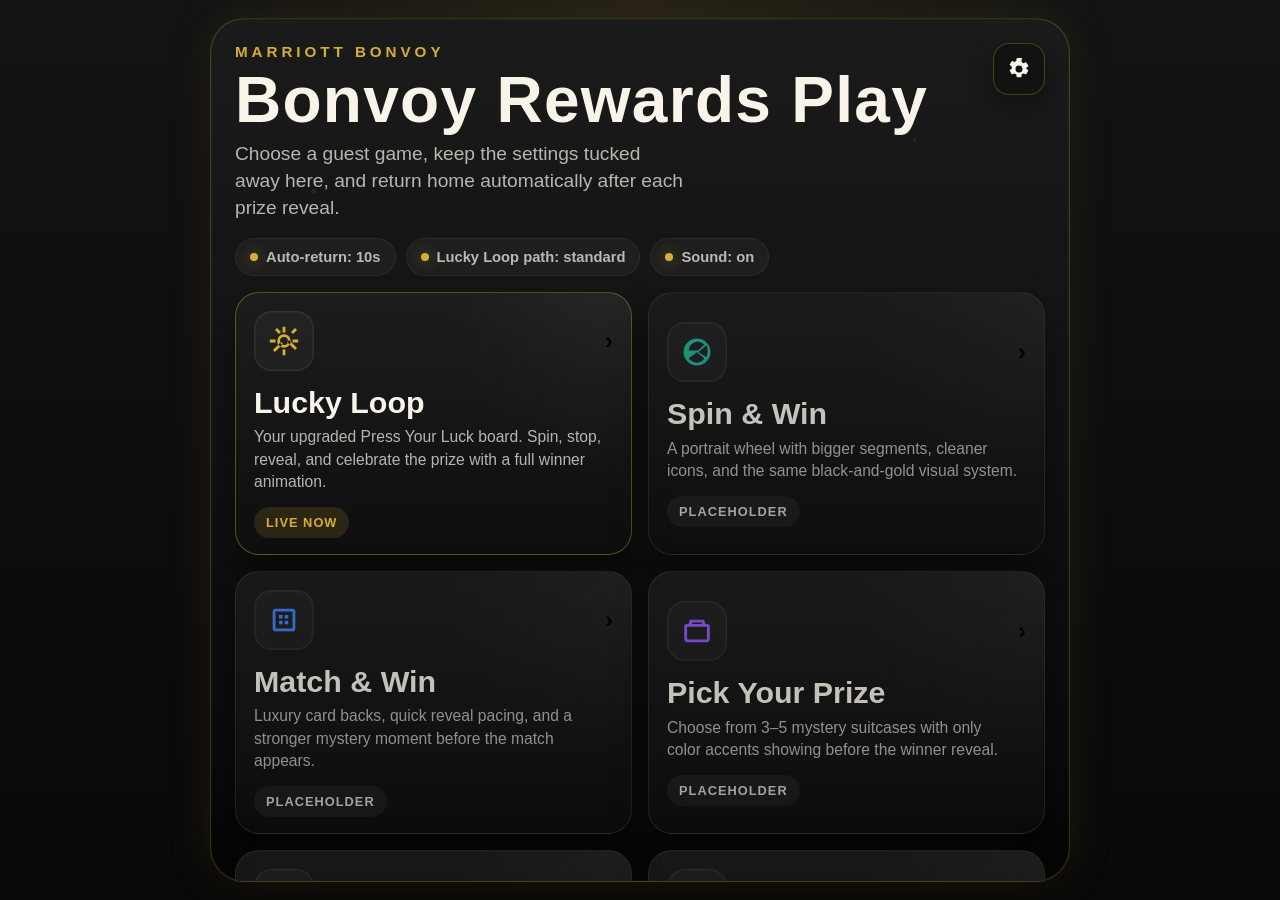
==== index.html @ b02a5aad "Add files via upload" ====
<!DOCTYPE html>
<html lang="en">
<head>
  <meta charset="UTF-8" />
  <meta name="viewport" content="width=device-width, initial-scale=1.0" />
  <title>Bonvoy Rewards Play</title>
  <style>
    :root {
      --bg-1: #090909;
      --bg-2: #131313;
      --panel: rgba(16, 16, 16, 0.9);
      --panel-2: rgba(26, 26, 26, 0.95);
      --gold: #d4af37;
      --gold-soft: rgba(212, 175, 55, 0.22);
      --text: #f8f4ea;
      --muted: rgba(248, 244, 234, 0.72);
      --line: rgba(255,255,255,0.08);
      --shadow: 0 18px 36px rgba(0,0,0,0.45);
      --teal: #20b59a;
      --blue: #3d87ff;
      --purple: #9858ff;
      --amber: #ffb341;
    }

    * { box-sizing: border-box; }
    html, body {
      margin: 0;
      min-height: 100%;
      background:
        radial-gradient(circle at top, rgba(212,175,55,0.08), transparent 35%),
        linear-gradient(180deg, var(--bg-2), var(--bg-1));
      color: var(--text);
      font-family: Arial, Helvetica, sans-serif;
    }

    body {
      min-height: 100vh;
      overflow: hidden;
    }

    .shell {
      min-height: 100vh;
      padding: 18px;
      display: flex;
      align-items: center;
      justify-content: center;
      position: relative;
    }

    .app {
      width: min(100%, 860px);
      height: min(100vh - 36px, 1480px);
      border-radius: 34px;
      border: 1px solid rgba(212,175,55,0.24);
      background:
        linear-gradient(180deg, rgba(28,28,28,0.98), rgba(8,8,8,0.98));
      box-shadow:
        0 0 0 1px rgba(255,255,255,0.03) inset,
        0 0 48px rgba(212,175,55,0.12),
        var(--shadow);
      padding: 24px 24px 20px;
      display: grid;
      grid-template-rows: auto auto 1fr auto;
      gap: 16px;
      position: relative;
      overflow: hidden;
    }

    .sparkles,
    .sparkles::before,
    .sparkles::after {
      position: absolute;
      inset: 0;
      content: "";
      pointer-events: none;
      background-image:
        radial-gradient(circle at 12% 20%, rgba(212,175,55,0.22) 0 2px, transparent 3px),
        radial-gradient(circle at 82% 14%, rgba(212,175,55,0.18) 0 1.5px, transparent 2px),
        radial-gradient(circle at 28% 70%, rgba(212,175,55,0.12) 0 2px, transparent 3px),
        radial-gradient(circle at 76% 74%, rgba(212,175,55,0.18) 0 2px, transparent 3px);
      opacity: 0.45;
    }

    .sparkles::before { transform: scale(1.08); opacity: 0.18; }
    .sparkles::after { transform: scale(0.94); opacity: 0.16; }

    .topbar {
      display: flex;
      align-items: flex-start;
      justify-content: space-between;
      gap: 12px;
      position: relative;
      z-index: 1;
    }

    .eyebrow {
      color: var(--gold);
      font-size: 0.95rem;
      letter-spacing: 0.26em;
      text-transform: uppercase;
      font-weight: 700;
      margin-bottom: 10px;
    }

    h1 {
      margin: 0;
      font-size: clamp(2.2rem, 5vw, 4.4rem);
      line-height: 0.96;
      letter-spacing: 0.02em;
    }

    .subtitle {
      margin: 10px 0 0;
      color: var(--muted);
      font-size: clamp(0.95rem, 1.8vw, 1.2rem);
      max-width: 28rem;
      line-height: 1.4;
    }

    .settings-btn {
      border: 1px solid rgba(212,175,55,0.28);
      background: rgba(18,18,18,0.9);
      color: var(--text);
      width: 52px;
      height: 52px;
      border-radius: 16px;
      cursor: pointer;
      display: grid;
      place-items: center;
      box-shadow: 0 10px 24px rgba(0,0,0,0.32);
      transition: transform 0.18s ease, box-shadow 0.18s ease, border-color 0.18s ease;
      flex: 0 0 auto;
    }

    .settings-btn:hover,
    .settings-btn:focus-visible {
      transform: translateY(-1px);
      border-color: rgba(212,175,55,0.55);
      box-shadow: 0 0 24px rgba(212,175,55,0.16);
      outline: none;
    }

    .settings-btn svg { width: 24px; height: 24px; fill: currentColor; }

    .status-row {
      display: flex;
      gap: 10px;
      flex-wrap: wrap;
      position: relative;
      z-index: 1;
    }

    .pill {
      display: inline-flex;
      align-items: center;
      gap: 8px;
      padding: 10px 14px;
      border-radius: 999px;
      background: rgba(255,255,255,0.04);
      border: 1px solid rgba(255,255,255,0.06);
      color: var(--muted);
      font-size: 0.92rem;
      font-weight: 700;
    }

    .pill .dot {
      width: 8px;
      height: 8px;
      border-radius: 50%;
      background: var(--gold);
      box-shadow: 0 0 14px rgba(212,175,55,0.5);
    }

    .grid {
      position: relative;
      z-index: 1;
      display: grid;
      grid-template-columns: repeat(2, minmax(0, 1fr));
      gap: 16px;
      align-content: start;
    }

    .tile {
      position: relative;
      overflow: hidden;
      padding: 18px 18px 16px;
      border-radius: 24px;
      border: 1px solid rgba(212,175,55,0.16);
      background:
        linear-gradient(180deg, rgba(30,30,30,0.96), rgba(14,14,14,0.98));
      min-height: 180px;
      box-shadow: var(--shadow);
      transition: transform 0.2s ease, box-shadow 0.2s ease, border-color 0.2s ease;
      text-align: left;
      cursor: pointer;
    }

    .tile:before {
      content: "";
      position: absolute;
      inset: 0;
      background: radial-gradient(circle at top right, rgba(255,255,255,0.08), transparent 40%);
      opacity: 0.5;
      pointer-events: none;
    }

    .tile:hover,
    .tile:focus-visible {
      transform: translateY(-2px);
      border-color: rgba(212,175,55,0.34);
      box-shadow: 0 0 28px rgba(212,175,55,0.11), var(--shadow);
      outline: none;
    }

    .tile.disabled {
      opacity: 0.78;
      cursor: default;
    }

    .tile-top {
      display: flex;
      align-items: center;
      justify-content: space-between;
      gap: 8px;
      position: relative;
      z-index: 1;
    }

    .tile-icon {
      width: 60px;
      height: 60px;
      border-radius: 18px;
      display: grid;
      place-items: center;
      border: 1px solid rgba(255,255,255,0.08);
      background: rgba(255,255,255,0.03);
      box-shadow: inset 0 0 0 1px rgba(255,255,255,0.03);
    }

    .tile-icon svg { width: 34px; height: 34px; fill: currentColor; }
    .tile-arrow {
      font-size: 1.5rem;
      color: rgba(248,244,234,0.55);
      font-weight: 700;
    }

    .tile h2 {
      margin: 16px 0 8px;
      font-size: clamp(1.38rem, 2.5vw, 1.9rem);
      line-height: 1.03;
      position: relative;
      z-index: 1;
    }

    .tile p {
      margin: 0;
      color: var(--muted);
      line-height: 1.42;
      font-size: 0.98rem;
      position: relative;
      z-index: 1;
      max-width: 22rem;
    }

    .tile .tag {
      margin-top: 14px;
      display: inline-flex;
      padding: 8px 12px;
      border-radius: 999px;
      font-size: 0.8rem;
      font-weight: 800;
      letter-spacing: 0.08em;
      text-transform: uppercase;
      background: rgba(255,255,255,0.05);
      color: rgba(248,244,234,0.82);
      position: relative;
      z-index: 1;
    }

    .tile.active-tile { border-color: rgba(212,175,55,0.38); }
    .tile.active-tile .tag { background: rgba(212,175,55,0.14); color: var(--gold); }

    .tile.teal { color: var(--teal); }
    .tile.blue { color: var(--blue); }
    .tile.gold { color: var(--gold); }
    .tile.purple { color: var(--purple); }
    .tile.amber { color: var(--amber); }
    .tile.neutral { color: #d9d1ba; }

    .tile h2, .tile p, .tile .tag, .tile-arrow { color: initial; }
    .tile h2 { color: var(--text); }
    .tile p { color: var(--muted); }
    .tile .tag { color: rgba(248,244,234,0.82); }

    .footer {
      position: relative;
      z-index: 1;
      display: flex;
      align-items: center;
      justify-content: space-between;
      gap: 12px;
      flex-wrap: wrap;
      color: var(--muted);
      font-size: 0.9rem;
      padding-top: 4px;
    }

    .footer strong { color: var(--gold); }

    .modal-backdrop {
      position: fixed;
      inset: 0;
      background: rgba(0,0,0,0.56);
      backdrop-filter: blur(6px);
      display: none;
      align-items: center;
      justify-content: center;
      padding: 24px;
      z-index: 100;
    }

    .modal-backdrop.open { display: flex; }

    .modal {
      width: min(100%, 520px);
      border-radius: 26px;
      border: 1px solid rgba(212,175,55,0.22);
      background: linear-gradient(180deg, rgba(24,24,24,0.98), rgba(10,10,10,0.99));
      box-shadow: 0 30px 70px rgba(0,0,0,0.5);
      padding: 22px;
      position: relative;
      color: var(--text);
    }

    .modal h3 {
      margin: 0 0 6px;
      font-size: 1.6rem;
    }

    .modal .modal-sub {
      margin: 0 0 18px;
      color: var(--muted);
      line-height: 1.45;
    }

    .form-grid {
      display: grid;
      gap: 14px;
    }

    .field {
      padding: 14px;
      border-radius: 18px;
      border: 1px solid rgba(255,255,255,0.08);
      background: rgba(255,255,255,0.03);
    }

    .field-header {
      display: flex;
      align-items: center;
      justify-content: space-between;
      gap: 12px;
      margin-bottom: 8px;
    }

    .field strong { display: block; font-size: 1rem; }
    .field small { color: var(--muted); display: block; line-height: 1.35; }

    .switch {
      appearance: none;
      width: 56px;
      height: 32px;
      border-radius: 999px;
      background: rgba(255,255,255,0.15);
      border: 1px solid rgba(255,255,255,0.12);
      position: relative;
      cursor: pointer;
      transition: background 0.18s ease;
    }

    .switch::after {
      content: "";
      position: absolute;
      top: 3px;
      left: 3px;
      width: 24px;
      height: 24px;
      border-radius: 50%;
      background: #fff;
      transition: transform 0.18s ease;
    }

    .switch:checked {
      background: rgba(212,175,55,0.42);
      border-color: rgba(212,175,55,0.48);
    }

    .switch:checked::after { transform: translateX(24px); }

    .number-row {
      display: flex;
      align-items: center;
      gap: 12px;
      margin-top: 8px;
    }

    .number-row input {
      width: 110px;
      border-radius: 14px;
      border: 1px solid rgba(255,255,255,0.12);
      background: rgba(0,0,0,0.35);
      color: var(--text);
      padding: 11px 12px;
      font-size: 1rem;
      font-weight: 700;
    }

    .modal-actions {
      display: flex;
      justify-content: flex-end;
      gap: 10px;
      margin-top: 18px;
    }

    .btn {
      border: 0;
      border-radius: 14px;
      padding: 12px 16px;
      font-size: 0.95rem;
      font-weight: 800;
      cursor: pointer;
    }

    .btn.secondary {
      background: rgba(255,255,255,0.08);
      color: var(--text);
    }

    .btn.primary {
      background: linear-gradient(180deg, #e2c258, #bc9427);
      color: #111;
    }

    .toast {
      position: fixed;
      left: 50%;
      bottom: 24px;
      transform: translateX(-50%) translateY(20px);
      padding: 12px 16px;
      border-radius: 999px;
      background: rgba(18,18,18,0.94);
      border: 1px solid rgba(212,175,55,0.22);
      color: var(--text);
      box-shadow: var(--shadow);
      opacity: 0;
      pointer-events: none;
      transition: opacity 0.22s ease, transform 0.22s ease;
      z-index: 200;
      font-weight: 700;
    }

    .toast.show {
      opacity: 1;
      transform: translateX(-50%) translateY(0);
    }

    @media (max-width: 780px) {
      .shell { padding: 10px; }
      .app {
        width: 100%;
        height: calc(100vh - 20px);
        padding: 18px;
        border-radius: 26px;
      }
      .grid { grid-template-columns: 1fr; }
      .tile { min-height: 156px; }
      .footer { font-size: 0.84rem; }
    }
  </style>
</head>
<body>
  <div class="shell">
    <div class="app">
      <div class="sparkles"></div>

      <div class="topbar">
        <div>
          <div class="eyebrow">Marriott Bonvoy</div>
          <h1>Bonvoy Rewards Play</h1>
          <p class="subtitle">Choose a guest game, keep the settings tucked away here, and return home automatically after each prize reveal.</p>
        </div>
        <button class="settings-btn" id="openSettings" aria-label="Open settings">
          <svg viewBox="0 0 24 24" aria-hidden="true"><path d="M19.14 12.94c.04-.31.06-.63.06-.94s-.02-.63-.06-.94l2.03-1.58a.5.5 0 0 0 .12-.64l-1.92-3.32a.5.5 0 0 0-.6-.22l-2.39.96a7.18 7.18 0 0 0-1.63-.94l-.36-2.54A.5.5 0 0 0 13.9 1h-3.8a.5.5 0 0 0-.49.42l-.36 2.54c-.58.23-1.13.54-1.63.94l-2.39-.96a.5.5 0 0 0-.6.22L2.71 7.48a.5.5 0 0 0 .12.64l2.03 1.58c-.04.31-.06.63-.06.94s.02.63.06.94l-2.03 1.58a.5.5 0 0 0-.12.64l1.92 3.32a.5.5 0 0 0 .6.22l2.39-.96c.5.4 1.05.71 1.63.94l.36 2.54a.5.5 0 0 0 .49.42h3.8a.5.5 0 0 0 .49-.42l.36-2.54c.58-.23 1.13-.54 1.63-.94l2.39.96a.5.5 0 0 0 .6-.22l1.92-3.32a.5.5 0 0 0-.12-.64l-2.03-1.58ZM12 15.5A3.5 3.5 0 1 1 12 8.5a3.5 3.5 0 0 1 0 7Z"/></svg>
        </button>
      </div>

      <div class="status-row">
        <div class="pill"><span class="dot"></span><span id="statusAuto">Auto-return off</span></div>
        <div class="pill"><span class="dot"></span><span id="statusPath">Lucky Loop path: standard</span></div>
        <div class="pill"><span class="dot"></span><span id="statusSound">Sound: on</span></div>
      </div>

      <div class="grid">
        <button class="tile active-tile gold" data-link="lucky-loop.html">
          <div class="tile-top">
            <div class="tile-icon">
              <svg viewBox="0 0 24 24"><path d="M11 2h2v4h-2V2Zm0 16h2v4h-2v-4ZM2 11h4v2H2v-2Zm16 0h4v2h-4v-2ZM5.64 4.22l1.41-1.41 2.83 2.83-1.41 1.41-2.83-2.83Zm8.48 8.48 1.41-1.41 5.66 5.66-1.41 1.41-5.66-5.66ZM4.22 18.36l5.66-5.66 1.41 1.41-5.66 5.66-1.41-1.41Zm12.72-12.72 2.83-2.83 1.41 1.41-2.83 2.83-1.41-1.41ZM12 7.2a4.8 4.8 0 1 0 0 9.6 4.8 4.8 0 0 0 0-9.6Zm0 2a2.8 2.8 0 1 1 0 5.6 2.8 2.8 0 0 1 0-5.6Z"/></svg>
            </div>
            <div class="tile-arrow">›</div>
          </div>
          <h2>Lucky Loop</h2>
          <p>Your upgraded Press Your Luck board. Spin, stop, reveal, and celebrate the prize with a full winner animation.</p>
          <span class="tag">Live now</span>
        </button>

        <button class="tile teal disabled" data-soon="Spin &amp; Win is next in line.">
          <div class="tile-top">
            <div class="tile-icon">
              <svg viewBox="0 0 24 24"><path d="M12 2.5a9.5 9.5 0 1 0 9.5 9.5A9.51 9.51 0 0 0 12 2.5Zm0 2a7.4 7.4 0 0 1 5.23 2.17L12.71 11H6.08A7.49 7.49 0 0 1 12 4.5Zm0 15a7.49 7.49 0 0 1-5.92-2.9l5.92-4.4 5.23 4.33A7.4 7.4 0 0 1 12 19.5ZM13 12l5.68-4.72A7.45 7.45 0 0 1 19.5 12a7.4 7.4 0 0 1-1.02 3.77L13 12Z"/></svg>
            </div>
            <div class="tile-arrow">›</div>
          </div>
          <h2>Spin &amp; Win</h2>
          <p>A portrait wheel with bigger segments, cleaner icons, and the same black-and-gold visual system.</p>
          <span class="tag">Placeholder</span>
        </button>

        <button class="tile blue disabled" data-soon="Match &amp; Win placeholder ready.">
          <div class="tile-top">
            <div class="tile-icon">
              <svg viewBox="0 0 24 24"><path d="M6 4h12a2 2 0 0 1 2 2v12a2 2 0 0 1-2 2H6a2 2 0 0 1-2-2V6a2 2 0 0 1 2-2Zm0 2v12h12V6H6Zm2.5 2.5h2.5V11H8.5V8.5Zm4 0H15V11h-2.5V8.5Zm-4 4h2.5V15H8.5v-2.5Zm4 0H15V15h-2.5v-2.5Z"/></svg>
            </div>
            <div class="tile-arrow">›</div>
          </div>
          <h2>Match &amp; Win</h2>
          <p>Luxury card backs, quick reveal pacing, and a stronger mystery moment before the match appears.</p>
          <span class="tag">Placeholder</span>
        </button>

        <button class="tile purple disabled" data-soon="Pick Your Prize placeholder ready.">
          <div class="tile-top">
            <div class="tile-icon">
              <svg viewBox="0 0 24 24"><path d="M7 4h10l1 3h1a2 2 0 0 1 2 2v8.5A2.5 2.5 0 0 1 18.5 20h-13A2.5 2.5 0 0 1 3 17.5V9a2 2 0 0 1 2-2h1l1-3Zm1.44 3h7.12l-.34-1H8.78l-.34 1ZM5 9v8.5c0 .28.22.5.5.5h13a.5.5 0 0 0 .5-.5V9H5Z"/></svg>
            </div>
            <div class="tile-arrow">›</div>
          </div>
          <h2>Pick Your Prize</h2>
          <p>Choose from 3–5 mystery suitcases with only color accents showing before the winner reveal.</p>
          <span class="tag">Placeholder</span>
        </button>

        <button class="tile amber disabled" data-soon="Points Jackpot placeholder ready.">
          <div class="tile-top">
            <div class="tile-icon">
              <svg viewBox="0 0 24 24"><path d="M4 5h16a2 2 0 0 1 2 2v10a2 2 0 0 1-2 2H4a2 2 0 0 1-2-2V7a2 2 0 0 1 2-2Zm0 2v10h16V7H4Zm2 2h3v6H6V9Zm4.5 0h3v6h-3V9Zm4.5 0h3v6h-3V9Z"/></svg>
            </div>
            <div class="tile-arrow">›</div>
          </div>
          <h2>Points Jackpot</h2>
          <p>Weighted number reels built to favor smaller wins while still leaving room for a fun bigger hit.</p>
          <span class="tag">Placeholder</span>
        </button>

        <button class="tile neutral disabled" data-soon="More game slots are ready when you are.">
          <div class="tile-top">
            <div class="tile-icon">
              <svg viewBox="0 0 24 24"><path d="M11 4h2v7h7v2h-7v7h-2v-7H4v-2h7V4Z"/></svg>
            </div>
            <div class="tile-arrow">›</div>
          </div>
          <h2>Coming Soon</h2>
          <p>Reserved for future seasonal games, holiday promos, or property-specific one-off experiences.</p>
          <span class="tag">Placeholder</span>
        </button>
      </div>

      <div class="footer">
        <div><strong>Current live game:</strong> Lucky Loop</div>
        <div>Main settings stay here so every game can stay clean and guest-facing.</div>
      </div>
    </div>
  </div>

  <div class="modal-backdrop" id="settingsModal" aria-hidden="true">
    <div class="modal" role="dialog" aria-modal="true" aria-labelledby="settingsTitle">
      <h3 id="settingsTitle">Game Center Settings</h3>
      <p class="modal-sub">Keep all operator controls here so the guest games stay clean. These settings apply to Lucky Loop right now and can be expanded later.</p>

      <div class="form-grid">
        <div class="field">
          <div class="field-header">
            <div>
              <strong>Lucky Loop random path</strong>
              <small>Turns on the less predictable highlight path from your current game.</small>
            </div>
            <input class="switch" id="settingRandomPath" type="checkbox" />
          </div>
        </div>

        <div class="field">
          <div class="field-header">
            <div>
              <strong>Lucky Loop sound</strong>
              <small>Leave this on for full win chimes and tile ticks.</small>
            </div>
            <input class="switch" id="settingSound" type="checkbox" />
          </div>
        </div>

        <div class="field">
          <div class="field-header">
            <div>
              <strong>Return to home after prize reveal</strong>
              <small>When enabled, the game returns to this menu after the configured number of seconds.</small>
            </div>
            <input class="switch" id="settingAutoReturn" type="checkbox" />
          </div>
          <div class="number-row">
            <input id="settingReturnSeconds" type="number" min="3" max="45" step="1" />
            <small>seconds</small>
          </div>
        </div>
      </div>

      <div class="modal-actions">
        <button class="btn secondary" id="cancelSettings" type="button">Cancel</button>
        <button class="btn primary" id="saveSettings" type="button">Save Settings</button>
      </div>
    </div>
  </div>

  <div class="toast" id="toast"></div>

  <script>
    const STORAGE_KEY = 'bonvoyRewardsPlaySettings';
    const DEFAULT_SETTINGS = {
      appName: 'Bonvoy Rewards Play',
      autoReturnEnabled: true,
      autoReturnSeconds: 10,
      luckyLoopRandomPath: false,
      luckyLoopSound: true
    };

    function getSettings() {
      try {
        const saved = JSON.parse(localStorage.getItem(STORAGE_KEY) || '{}');
        return { ...DEFAULT_SETTINGS, ...saved };
      } catch (err) {
        return { ...DEFAULT_SETTINGS };
      }
    }

    function saveSettings(settings) {
      localStorage.setItem(STORAGE_KEY, JSON.stringify(settings));
    }

    const modal = document.getElementById('settingsModal');
    const toast = document.getElementById('toast');
    const statusAuto = document.getElementById('statusAuto');
    const statusPath = document.getElementById('statusPath');
    const statusSound = document.getElementById('statusSound');

    const settingRandomPath = document.getElementById('settingRandomPath');
    const settingSound = document.getElementById('settingSound');
    const settingAutoReturn = document.getElementById('settingAutoReturn');
    const settingReturnSeconds = document.getElementById('settingReturnSeconds');

    function renderStatuses() {
      const settings = getSettings();
      statusAuto.textContent = settings.autoReturnEnabled
        ? `Auto-return: ${settings.autoReturnSeconds}s`
        : 'Auto-return off';
      statusPath.textContent = `Lucky Loop path: ${settings.luckyLoopRandomPath ? 'random' : 'standard'}`;
      statusSound.textContent = `Sound: ${settings.luckyLoopSound ? 'on' : 'off'}`;
    }

    function openModal() {
      const settings = getSettings();
      settingRandomPath.checked = !!settings.luckyLoopRandomPath;
      settingSound.checked = !!settings.luckyLoopSound;
      settingAutoReturn.checked = !!settings.autoReturnEnabled;
      settingReturnSeconds.value = settings.autoReturnSeconds;
      modal.classList.add('open');
      modal.setAttribute('aria-hidden', 'false');
    }

    function closeModal() {
      modal.classList.remove('open');
      modal.setAttribute('aria-hidden', 'true');
    }

    let toastTimer = null;
    function showToast(message) {
      toast.textContent = message;
      toast.classList.add('show');
      if (toastTimer) clearTimeout(toastTimer);
      toastTimer = setTimeout(() => toast.classList.remove('show'), 2200);
    }

    document.getElementById('openSettings').addEventListener('click', openModal);
    document.getElementById('cancelSettings').addEventListener('click', closeModal);
    modal.addEventListener('click', (e) => {
      if (e.target === modal) closeModal();
    });

    document.getElementById('saveSettings').addEventListener('click', () => {
      const seconds = Math.max(3, Math.min(45, Number(settingReturnSeconds.value || DEFAULT_SETTINGS.autoReturnSeconds)));
      const settings = {
        ...getSettings(),
        luckyLoopRandomPath: settingRandomPath.checked,
        luckyLoopSound: settingSound.checked,
        autoReturnEnabled: settingAutoReturn.checked,
        autoReturnSeconds: seconds
      };
      saveSettings(settings);
      renderStatuses();
      closeModal();
      showToast('Settings saved');
    });

    document.querySelectorAll('.tile').forEach((tile) => {
      tile.addEventListener('click', () => {
        const link = tile.dataset.link;
        const soon = tile.dataset.soon;
        if (link) {
          window.location.href = link;
          return;
        }
        if (soon) showToast(soon);
      });
    });

    window.addEventListener('keydown', (e) => {
      if (e.key === 'Escape') closeModal();
    });

    renderStatuses();
  </script>
</body>
</html>
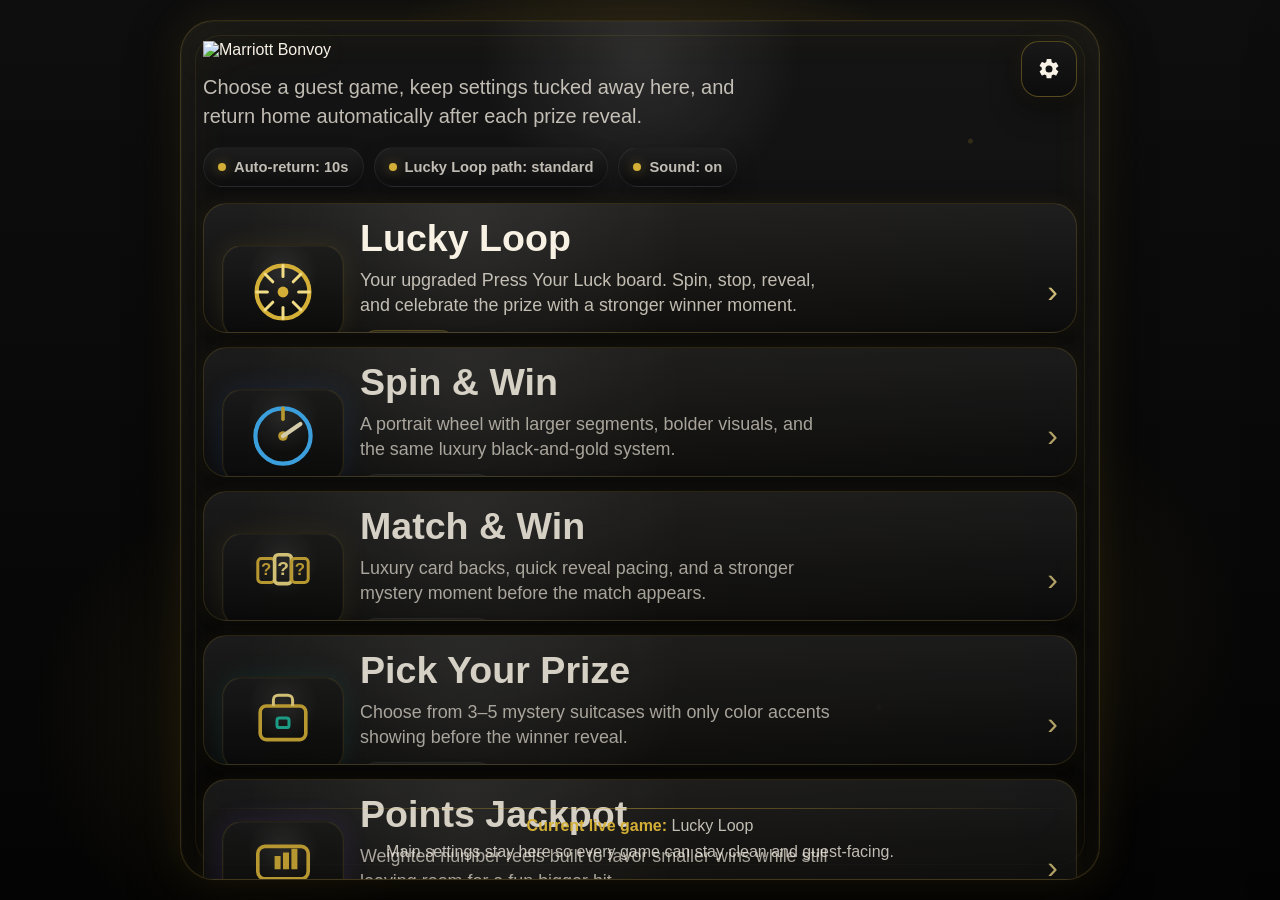
==== commit f86b132a: "Add files via upload" ====
--- a/index.html
+++ b/index.html
@@ -6,735 +6,507 @@
   <title>Bonvoy Rewards Play</title>
   <style>
     :root {
-      --bg-1: #090909;
-      --bg-2: #131313;
-      --panel: rgba(16, 16, 16, 0.9);
-      --panel-2: rgba(26, 26, 26, 0.95);
-      --gold: #d4af37;
-      --gold-soft: rgba(212, 175, 55, 0.22);
-      --text: #f8f4ea;
-      --muted: rgba(248, 244, 234, 0.72);
-      --line: rgba(255,255,255,0.08);
-      --shadow: 0 18px 36px rgba(0,0,0,0.45);
-      --teal: #20b59a;
-      --blue: #3d87ff;
-      --purple: #9858ff;
-      --amber: #ffb341;
-    }
-
-    * { box-sizing: border-box; }
-    html, body {
-      margin: 0;
-      min-height: 100%;
+      --bg:#050505;
+      --bg2:#111111;
+      --panel:#0d0d0d;
+      --panel2:#161616;
+      --gold:#d4af37;
+      --gold-strong:#f0cf68;
+      --gold-soft:rgba(212,175,55,.18);
+      --text:#f8f2e6;
+      --muted:rgba(248,242,230,.76);
+      --line:rgba(212,175,55,.22);
+      --shadow:0 18px 50px rgba(0,0,0,.55);
+      --card-shadow:0 12px 32px rgba(0,0,0,.45), 0 0 18px rgba(212,175,55,.08);
+    }
+    *{box-sizing:border-box}
+    html,body{height:100%;margin:0}
+    body{
+      font-family: Arial, Helvetica, sans-serif;
+      color:var(--text);
       background:
-        radial-gradient(circle at top, rgba(212,175,55,0.08), transparent 35%),
-        linear-gradient(180deg, var(--bg-2), var(--bg-1));
-      color: var(--text);
-      font-family: Arial, Helvetica, sans-serif;
-    }
-
-    body {
-      min-height: 100vh;
-      overflow: hidden;
-    }
-
-    .shell {
-      min-height: 100vh;
-      padding: 18px;
-      display: flex;
-      align-items: center;
-      justify-content: center;
-      position: relative;
-    }
-
-    .app {
-      width: min(100%, 860px);
-      height: min(100vh - 36px, 1480px);
-      border-radius: 34px;
-      border: 1px solid rgba(212,175,55,0.24);
+        radial-gradient(circle at 50% 10%, rgba(212,175,55,.12), transparent 24%),
+        radial-gradient(circle at 20% 80%, rgba(212,175,55,.08), transparent 18%),
+        radial-gradient(circle at 80% 70%, rgba(212,175,55,.07), transparent 18%),
+        linear-gradient(180deg,#0e0e0e 0%, #040404 100%);
+      overflow:hidden;
+    }
+    .screen{
+      height:100vh;
+      width:100vw;
+      padding:20px;
+      display:flex;
+      justify-content:center;
+      align-items:center;
+    }
+    .frame{
+      position:relative;
+      width:min(100%, 920px);
+      height:min(calc(100vh - 40px), 1600px);
+      border-radius:34px;
+      border:1px solid var(--line);
       background:
-        linear-gradient(180deg, rgba(28,28,28,0.98), rgba(8,8,8,0.98));
+        linear-gradient(180deg, rgba(21,21,21,.985), rgba(6,6,6,.995));
       box-shadow:
-        0 0 0 1px rgba(255,255,255,0.03) inset,
-        0 0 48px rgba(212,175,55,0.12),
+        inset 0 0 0 1px rgba(255,255,255,.03),
+        inset 0 0 60px rgba(212,175,55,.06),
+        0 0 42px rgba(212,175,55,.12),
         var(--shadow);
-      padding: 24px 24px 20px;
-      display: grid;
-      grid-template-rows: auto auto 1fr auto;
-      gap: 16px;
-      position: relative;
-      overflow: hidden;
-    }
-
-    .sparkles,
-    .sparkles::before,
-    .sparkles::after {
-      position: absolute;
-      inset: 0;
-      content: "";
-      pointer-events: none;
-      background-image:
-        radial-gradient(circle at 12% 20%, rgba(212,175,55,0.22) 0 2px, transparent 3px),
-        radial-gradient(circle at 82% 14%, rgba(212,175,55,0.18) 0 1.5px, transparent 2px),
-        radial-gradient(circle at 28% 70%, rgba(212,175,55,0.12) 0 2px, transparent 3px),
-        radial-gradient(circle at 76% 74%, rgba(212,175,55,0.18) 0 2px, transparent 3px);
-      opacity: 0.45;
-    }
-
-    .sparkles::before { transform: scale(1.08); opacity: 0.18; }
-    .sparkles::after { transform: scale(0.94); opacity: 0.16; }
-
-    .topbar {
-      display: flex;
-      align-items: flex-start;
-      justify-content: space-between;
-      gap: 12px;
-      position: relative;
-      z-index: 1;
-    }
-
-    .eyebrow {
-      color: var(--gold);
-      font-size: 0.95rem;
-      letter-spacing: 0.26em;
-      text-transform: uppercase;
-      font-weight: 700;
-      margin-bottom: 10px;
-    }
-
-    h1 {
-      margin: 0;
-      font-size: clamp(2.2rem, 5vw, 4.4rem);
-      line-height: 0.96;
-      letter-spacing: 0.02em;
-    }
-
-    .subtitle {
-      margin: 10px 0 0;
-      color: var(--muted);
-      font-size: clamp(0.95rem, 1.8vw, 1.2rem);
-      max-width: 28rem;
-      line-height: 1.4;
-    }
-
-    .settings-btn {
-      border: 1px solid rgba(212,175,55,0.28);
-      background: rgba(18,18,18,0.9);
-      color: var(--text);
-      width: 52px;
-      height: 52px;
-      border-radius: 16px;
-      cursor: pointer;
-      display: grid;
-      place-items: center;
-      box-shadow: 0 10px 24px rgba(0,0,0,0.32);
-      transition: transform 0.18s ease, box-shadow 0.18s ease, border-color 0.18s ease;
-      flex: 0 0 auto;
-    }
-
-    .settings-btn:hover,
-    .settings-btn:focus-visible {
-      transform: translateY(-1px);
-      border-color: rgba(212,175,55,0.55);
-      box-shadow: 0 0 24px rgba(212,175,55,0.16);
-      outline: none;
-    }
-
-    .settings-btn svg { width: 24px; height: 24px; fill: currentColor; }
-
-    .status-row {
-      display: flex;
-      gap: 10px;
-      flex-wrap: wrap;
-      position: relative;
-      z-index: 1;
-    }
-
-    .pill {
-      display: inline-flex;
-      align-items: center;
-      gap: 8px;
-      padding: 10px 14px;
-      border-radius: 999px;
-      background: rgba(255,255,255,0.04);
-      border: 1px solid rgba(255,255,255,0.06);
-      color: var(--muted);
-      font-size: 0.92rem;
-      font-weight: 700;
-    }
-
-    .pill .dot {
-      width: 8px;
-      height: 8px;
-      border-radius: 50%;
-      background: var(--gold);
-      box-shadow: 0 0 14px rgba(212,175,55,0.5);
-    }
-
-    .grid {
-      position: relative;
-      z-index: 1;
-      display: grid;
-      grid-template-columns: repeat(2, minmax(0, 1fr));
-      gap: 16px;
-      align-content: start;
-    }
-
-    .tile {
-      position: relative;
-      overflow: hidden;
-      padding: 18px 18px 16px;
-      border-radius: 24px;
-      border: 1px solid rgba(212,175,55,0.16);
+      overflow:hidden;
+      display:grid;
+      grid-template-rows:auto auto 1fr auto;
+      gap:16px;
+      padding:20px 22px 18px;
+    }
+    .frame::before,
+    .frame::after{
+      content:"";
+      position:absolute;
+      inset:0;
+      pointer-events:none;
+    }
+    .frame::before{
       background:
-        linear-gradient(180deg, rgba(30,30,30,0.96), rgba(14,14,14,0.98));
-      min-height: 180px;
-      box-shadow: var(--shadow);
-      transition: transform 0.2s ease, box-shadow 0.2s ease, border-color 0.2s ease;
-      text-align: left;
-      cursor: pointer;
-    }
-
-    .tile:before {
-      content: "";
-      position: absolute;
-      inset: 0;
-      background: radial-gradient(circle at top right, rgba(255,255,255,0.08), transparent 40%);
-      opacity: 0.5;
-      pointer-events: none;
-    }
-
-    .tile:hover,
-    .tile:focus-visible {
-      transform: translateY(-2px);
-      border-color: rgba(212,175,55,0.34);
-      box-shadow: 0 0 28px rgba(212,175,55,0.11), var(--shadow);
-      outline: none;
-    }
-
-    .tile.disabled {
-      opacity: 0.78;
-      cursor: default;
-    }
-
-    .tile-top {
-      display: flex;
-      align-items: center;
-      justify-content: space-between;
-      gap: 8px;
-      position: relative;
-      z-index: 1;
-    }
-
-    .tile-icon {
-      width: 60px;
-      height: 60px;
-      border-radius: 18px;
-      display: grid;
-      place-items: center;
-      border: 1px solid rgba(255,255,255,0.08);
-      background: rgba(255,255,255,0.03);
-      box-shadow: inset 0 0 0 1px rgba(255,255,255,0.03);
-    }
-
-    .tile-icon svg { width: 34px; height: 34px; fill: currentColor; }
-    .tile-arrow {
-      font-size: 1.5rem;
-      color: rgba(248,244,234,0.55);
-      font-weight: 700;
-    }
-
-    .tile h2 {
-      margin: 16px 0 8px;
-      font-size: clamp(1.38rem, 2.5vw, 1.9rem);
-      line-height: 1.03;
-      position: relative;
-      z-index: 1;
-    }
-
-    .tile p {
-      margin: 0;
-      color: var(--muted);
-      line-height: 1.42;
-      font-size: 0.98rem;
-      position: relative;
-      z-index: 1;
-      max-width: 22rem;
-    }
-
-    .tile .tag {
-      margin-top: 14px;
-      display: inline-flex;
-      padding: 8px 12px;
-      border-radius: 999px;
-      font-size: 0.8rem;
-      font-weight: 800;
-      letter-spacing: 0.08em;
-      text-transform: uppercase;
-      background: rgba(255,255,255,0.05);
-      color: rgba(248,244,234,0.82);
-      position: relative;
-      z-index: 1;
-    }
-
-    .tile.active-tile { border-color: rgba(212,175,55,0.38); }
-    .tile.active-tile .tag { background: rgba(212,175,55,0.14); color: var(--gold); }
-
-    .tile.teal { color: var(--teal); }
-    .tile.blue { color: var(--blue); }
-    .tile.gold { color: var(--gold); }
-    .tile.purple { color: var(--purple); }
-    .tile.amber { color: var(--amber); }
-    .tile.neutral { color: #d9d1ba; }
-
-    .tile h2, .tile p, .tile .tag, .tile-arrow { color: initial; }
-    .tile h2 { color: var(--text); }
-    .tile p { color: var(--muted); }
-    .tile .tag { color: rgba(248,244,234,0.82); }
-
-    .footer {
-      position: relative;
-      z-index: 1;
-      display: flex;
-      align-items: center;
-      justify-content: space-between;
-      gap: 12px;
-      flex-wrap: wrap;
-      color: var(--muted);
-      font-size: 0.9rem;
-      padding-top: 4px;
-    }
-
-    .footer strong { color: var(--gold); }
-
-    .modal-backdrop {
-      position: fixed;
-      inset: 0;
-      background: rgba(0,0,0,0.56);
-      backdrop-filter: blur(6px);
-      display: none;
-      align-items: center;
-      justify-content: center;
-      padding: 24px;
-      z-index: 100;
-    }
-
-    .modal-backdrop.open { display: flex; }
-
-    .modal {
-      width: min(100%, 520px);
-      border-radius: 26px;
-      border: 1px solid rgba(212,175,55,0.22);
-      background: linear-gradient(180deg, rgba(24,24,24,0.98), rgba(10,10,10,0.99));
-      box-shadow: 0 30px 70px rgba(0,0,0,0.5);
-      padding: 22px;
-      position: relative;
-      color: var(--text);
-    }
-
-    .modal h3 {
-      margin: 0 0 6px;
-      font-size: 1.6rem;
-    }
-
-    .modal .modal-sub {
-      margin: 0 0 18px;
-      color: var(--muted);
-      line-height: 1.45;
-    }
-
-    .form-grid {
-      display: grid;
-      gap: 14px;
-    }
-
-    .field {
-      padding: 14px;
-      border-radius: 18px;
-      border: 1px solid rgba(255,255,255,0.08);
-      background: rgba(255,255,255,0.03);
-    }
-
-    .field-header {
-      display: flex;
-      align-items: center;
-      justify-content: space-between;
-      gap: 12px;
-      margin-bottom: 8px;
-    }
-
-    .field strong { display: block; font-size: 1rem; }
-    .field small { color: var(--muted); display: block; line-height: 1.35; }
-
-    .switch {
-      appearance: none;
-      width: 56px;
-      height: 32px;
-      border-radius: 999px;
-      background: rgba(255,255,255,0.15);
-      border: 1px solid rgba(255,255,255,0.12);
-      position: relative;
-      cursor: pointer;
-      transition: background 0.18s ease;
-    }
-
-    .switch::after {
-      content: "";
-      position: absolute;
-      top: 3px;
-      left: 3px;
-      width: 24px;
-      height: 24px;
-      border-radius: 50%;
-      background: #fff;
-      transition: transform 0.18s ease;
-    }
-
-    .switch:checked {
-      background: rgba(212,175,55,0.42);
-      border-color: rgba(212,175,55,0.48);
-    }
-
-    .switch:checked::after { transform: translateX(24px); }
-
-    .number-row {
-      display: flex;
-      align-items: center;
-      gap: 12px;
-      margin-top: 8px;
-    }
-
-    .number-row input {
-      width: 110px;
-      border-radius: 14px;
-      border: 1px solid rgba(255,255,255,0.12);
-      background: rgba(0,0,0,0.35);
-      color: var(--text);
-      padding: 11px 12px;
-      font-size: 1rem;
-      font-weight: 700;
-    }
-
-    .modal-actions {
-      display: flex;
-      justify-content: flex-end;
-      gap: 10px;
-      margin-top: 18px;
-    }
-
-    .btn {
-      border: 0;
-      border-radius: 14px;
-      padding: 12px 16px;
-      font-size: 0.95rem;
-      font-weight: 800;
-      cursor: pointer;
-    }
-
-    .btn.secondary {
-      background: rgba(255,255,255,0.08);
-      color: var(--text);
-    }
-
-    .btn.primary {
-      background: linear-gradient(180deg, #e2c258, #bc9427);
-      color: #111;
-    }
-
-    .toast {
-      position: fixed;
-      left: 50%;
-      bottom: 24px;
-      transform: translateX(-50%) translateY(20px);
-      padding: 12px 16px;
-      border-radius: 999px;
-      background: rgba(18,18,18,0.94);
-      border: 1px solid rgba(212,175,55,0.22);
-      color: var(--text);
-      box-shadow: var(--shadow);
-      opacity: 0;
-      pointer-events: none;
-      transition: opacity 0.22s ease, transform 0.22s ease;
-      z-index: 200;
-      font-weight: 700;
-    }
-
-    .toast.show {
-      opacity: 1;
-      transform: translateX(-50%) translateY(0);
-    }
-
-    @media (max-width: 780px) {
-      .shell { padding: 10px; }
-      .app {
-        width: 100%;
-        height: calc(100vh - 20px);
-        padding: 18px;
-        border-radius: 26px;
-      }
-      .grid { grid-template-columns: 1fr; }
-      .tile { min-height: 156px; }
-      .footer { font-size: 0.84rem; }
+        radial-gradient(circle at 12% 18%, rgba(212,175,55,.22) 0 2px, transparent 3px),
+        radial-gradient(circle at 86% 14%, rgba(212,175,55,.18) 0 2px, transparent 3px),
+        radial-gradient(circle at 20% 76%, rgba(212,175,55,.14) 0 2px, transparent 3px),
+        radial-gradient(circle at 76% 80%, rgba(212,175,55,.2) 0 2px, transparent 3px),
+        radial-gradient(circle at 50% 4%, rgba(255,255,255,.12), transparent 18%);
+      opacity:.9;
+    }
+    .frame::after{
+      inset:14px;
+      border-radius:26px;
+      border:1px solid rgba(212,175,55,.1);
+    }
+    .topline{
+      position:relative;
+      z-index:1;
+      display:flex;
+      align-items:flex-start;
+      justify-content:space-between;
+      gap:16px;
+    }
+    .brand{
+      display:grid;
+      gap:12px;
+      max-width:80%;
+    }
+    .brand img{
+      width:min(100%, 520px);
+      max-width:100%;
+      height:auto;
+      display:block;
+      filter: drop-shadow(0 0 18px rgba(212,175,55,.12));
+    }
+    .subtitle{
+      color:var(--muted);
+      font-size:clamp(1rem, 1.65vw, 1.25rem);
+      line-height:1.45;
+      max-width:34rem;
+      margin-top:2px;
+    }
+    .settings-btn{
+      width:56px;height:56px;border-radius:18px;
+      border:1px solid rgba(212,175,55,.34);
+      background:linear-gradient(180deg, #181818, #0c0c0c);
+      color:var(--text);
+      display:grid;place-items:center;cursor:pointer;
+      box-shadow: var(--card-shadow);
+      transition:transform .18s ease, border-color .18s ease, box-shadow .18s ease;
+    }
+    .settings-btn:hover,.settings-btn:focus-visible{transform:translateY(-1px);border-color:rgba(212,175,55,.55);box-shadow:0 0 24px rgba(212,175,55,.14), var(--card-shadow);outline:none}
+    .settings-btn svg{width:24px;height:24px;fill:currentColor}
+    .status-row{
+      position:relative;z-index:1;
+      display:flex;flex-wrap:wrap;gap:10px;
+    }
+    .pill{
+      display:inline-flex;align-items:center;gap:8px;
+      min-height:40px;
+      padding:8px 14px;border-radius:999px;
+      background:linear-gradient(180deg, rgba(31,31,31,.96), rgba(14,14,14,.98));
+      border:1px solid rgba(255,255,255,.06);
+      color:var(--muted);font-weight:700;font-size:.92rem;
+      box-shadow:0 8px 20px rgba(0,0,0,.28);
+    }
+    .pill .dot{width:8px;height:8px;border-radius:50%;background:var(--gold);box-shadow:0 0 12px rgba(212,175,55,.4)}
+    .games{
+      position:relative;z-index:1;
+      display:grid;
+      grid-template-columns:1fr;
+      gap:14px;
+      align-content:start;
+      min-height:0;
+    }
+    .game-card{
+      position:relative;
+      display:grid;
+      grid-template-columns:122px 1fr 34px;
+      gap:16px;
+      align-items:center;
+      min-height:130px;
+      padding:16px 18px;
+      border-radius:24px;
+      border:1px solid rgba(212,175,55,.18);
+      background:
+        radial-gradient(circle at 30% 25%, rgba(255,255,255,.08), transparent 35%),
+        linear-gradient(180deg, rgba(31,31,31,.98), rgba(12,12,12,.99));
+      box-shadow:var(--card-shadow);
+      text-decoration:none;
+      color:inherit;
+      overflow:hidden;
+      transition: transform .2s ease, border-color .2s ease, box-shadow .2s ease;
+    }
+    .game-card::after{
+      content:"";
+      position:absolute;inset:0;
+      background:linear-gradient(90deg, transparent, rgba(212,175,55,.06), transparent);
+      opacity:.35;pointer-events:none;
+    }
+    .game-card:hover,.game-card:focus-visible{transform:translateY(-2px);border-color:rgba(212,175,55,.4);box-shadow:0 0 30px rgba(212,175,55,.12), var(--card-shadow);outline:none}
+    .icon-hero{
+      position:relative;
+      height:94px;
+      border-radius:20px;
+      display:grid;
+      place-items:center;
+      background:
+        radial-gradient(circle at 50% 30%, rgba(255,255,255,.09), transparent 40%),
+        linear-gradient(180deg, rgba(28,28,28,.94), rgba(10,10,10,.98));
+      border:1px solid rgba(212,175,55,.16);
+      box-shadow: inset 0 0 0 1px rgba(255,255,255,.03), 0 0 22px rgba(212,175,55,.08);
+    }
+    .icon-hero svg{width:72px;height:72px;display:block}
+    .accent-gold .icon-hero{box-shadow: inset 0 0 0 1px rgba(255,255,255,.03), 0 0 24px rgba(212,175,55,.12)}
+    .accent-blue .icon-hero{box-shadow: inset 0 0 0 1px rgba(255,255,255,.03), 0 0 24px rgba(61,135,255,.14)}
+    .accent-teal .icon-hero{box-shadow: inset 0 0 0 1px rgba(255,255,255,.03), 0 0 24px rgba(32,181,154,.14)}
+    .accent-purple .icon-hero{box-shadow: inset 0 0 0 1px rgba(255,255,255,.03), 0 0 24px rgba(152,88,255,.16)}
+    .game-title{font-size:clamp(1.8rem, 3.2vw, 2.35rem);font-weight:900;line-height:1;margin:0 0 10px}
+    .game-desc{margin:0;color:var(--muted);font-size:clamp(.95rem,1.5vw,1.12rem);line-height:1.42;max-width:30rem}
+    .badge{display:inline-flex;margin-top:12px;padding:8px 12px;border-radius:999px;font-weight:800;font-size:.82rem;letter-spacing:.06em;text-transform:uppercase;background:rgba(255,255,255,.04);border:1px solid rgba(255,255,255,.06);color:var(--muted)}
+    .badge.live{color:#fff6cb;background:rgba(212,175,55,.14);border-color:rgba(212,175,55,.2)}
+    .arrow{font-size:2rem;color:#f0d989;opacity:.85;text-align:right}
+    .footer{
+      position:relative;z-index:1;
+      display:grid;gap:8px;align-content:end;
+      min-height:96px;
+      padding-top:8px;
+    }
+    .footer-line{height:1px;background:linear-gradient(90deg, transparent, rgba(212,175,55,.45), transparent)}
+    .footer-copy{color:var(--muted);font-size:1rem;text-align:center}
+    .footer-copy strong{color:var(--gold)}
+    .drawer-backdrop{
+      position:fixed;inset:0;background:rgba(0,0,0,.45);backdrop-filter:blur(3px);
+      display:none;z-index:90;
+    }
+    .drawer-backdrop.show{display:block}
+    .drawer{
+      position:fixed;top:20px;right:20px;bottom:20px;width:min(86vw, 430px);
+      background:linear-gradient(180deg, rgba(20,20,20,.99), rgba(7,7,7,.995));
+      border:1px solid rgba(212,175,55,.24);border-radius:28px;
+      box-shadow:0 20px 70px rgba(0,0,0,.55), 0 0 26px rgba(212,175,55,.12);
+      padding:20px 18px 18px;z-index:100;transform:translateX(115%);
+      transition:transform .24s ease;display:grid;grid-template-rows:auto 1fr auto;gap:14px;
+    }
+    .drawer.show{transform:translateX(0)}
+    .drawer h2{margin:0;font-size:1.7rem}
+    .drawer p{margin:6px 0 0;color:var(--muted);line-height:1.45}
+    .settings-grid{display:grid;gap:14px;align-content:start;overflow:auto;padding-right:4px}
+    .setting-card{padding:14px;border-radius:20px;background:linear-gradient(180deg, rgba(29,29,29,.97), rgba(13,13,13,.99));border:1px solid rgba(255,255,255,.06)}
+    .setting-title{font-size:1rem;font-weight:800;margin:0 0 6px}
+    .setting-help{margin:0 0 12px;color:var(--muted);font-size:.92rem;line-height:1.45}
+    .row{display:flex;align-items:center;justify-content:space-between;gap:12px;flex-wrap:wrap}
+    .segmented{display:inline-flex;gap:8px;flex-wrap:wrap}
+    .segmented button,.small-btn{
+      border:1px solid rgba(255,255,255,.08);
+      background:rgba(255,255,255,.04);color:var(--text);cursor:pointer;
+      min-height:38px;padding:8px 12px;border-radius:12px;font-weight:800
+    }
+    .segmented button.active{background:rgba(212,175,55,.16);border-color:rgba(212,175,55,.28);color:#fff6cc}
+    .small-btn{background:rgba(212,175,55,.12);border-color:rgba(212,175,55,.18)}
+    .switch{position:relative;display:inline-flex;align-items:center;gap:10px;font-weight:800}
+    .switch input{display:none}
+    .track{width:56px;height:32px;background:#2a2a2a;border-radius:999px;position:relative;border:1px solid rgba(255,255,255,.08);transition:.18s}
+    .track::after{content:"";position:absolute;top:3px;left:3px;width:24px;height:24px;border-radius:50%;background:#fff;transition:.18s}
+    .switch input:checked + .track{background:rgba(212,175,55,.34);border-color:rgba(212,175,55,.45)}
+    .switch input:checked + .track::after{left:27px;background:#ffe89c}
+    .seconds-wrap{display:flex;align-items:center;gap:8px}
+    .seconds-wrap input{width:86px;min-height:40px;background:#121212;color:var(--text);border:1px solid rgba(255,255,255,.08);border-radius:12px;padding:8px 10px;font-size:1rem;font-weight:800}
+    .drawer-actions{display:flex;justify-content:flex-end;gap:10px}
+    .placeholder{opacity:.86}
+    @media (max-width: 760px){
+      .screen{padding:10px}
+      .frame{height:calc(100vh - 20px);padding:16px 16px 14px;gap:12px;border-radius:28px}
+      .topline{align-items:flex-start}
+      .brand{max-width:calc(100% - 68px)}
+      .brand img{width:min(100%, 420px)}
+      .subtitle{font-size:.98rem;max-width:unset}
+      .games{gap:12px}
+      .game-card{grid-template-columns:82px 1fr 22px;min-height:108px;padding:14px 14px}
+      .icon-hero{height:72px;border-radius:16px}
+      .icon-hero svg{width:52px;height:52px}
+      .game-title{font-size:1.5rem}
+      .game-desc{font-size:.94rem;max-width:unset}
+      .badge{margin-top:10px}
+      .footer{min-height:74px}
+      .drawer{top:10px;right:10px;bottom:10px;width:min(92vw,420px)}
     }
   </style>
 </head>
 <body>
-  <div class="shell">
-    <div class="app">
-      <div class="sparkles"></div>
-
-      <div class="topbar">
-        <div>
-          <div class="eyebrow">Marriott Bonvoy</div>
-          <h1>Bonvoy Rewards Play</h1>
-          <p class="subtitle">Choose a guest game, keep the settings tucked away here, and return home automatically after each prize reveal.</p>
-        </div>
-        <button class="settings-btn" id="openSettings" aria-label="Open settings">
-          <svg viewBox="0 0 24 24" aria-hidden="true"><path d="M19.14 12.94c.04-.31.06-.63.06-.94s-.02-.63-.06-.94l2.03-1.58a.5.5 0 0 0 .12-.64l-1.92-3.32a.5.5 0 0 0-.6-.22l-2.39.96a7.18 7.18 0 0 0-1.63-.94l-.36-2.54A.5.5 0 0 0 13.9 1h-3.8a.5.5 0 0 0-.49.42l-.36 2.54c-.58.23-1.13.54-1.63.94l-2.39-.96a.5.5 0 0 0-.6.22L2.71 7.48a.5.5 0 0 0 .12.64l2.03 1.58c-.04.31-.06.63-.06.94s.02.63.06.94l-2.03 1.58a.5.5 0 0 0-.12.64l1.92 3.32a.5.5 0 0 0 .6.22l2.39-.96c.5.4 1.05.71 1.63.94l.36 2.54a.5.5 0 0 0 .49.42h3.8a.5.5 0 0 0 .49-.42l.36-2.54c.58-.23 1.13-.54 1.63-.94l2.39.96a.5.5 0 0 0 .6-.22l1.92-3.32a.5.5 0 0 0-.12-.64l-2.03-1.58ZM12 15.5A3.5 3.5 0 1 1 12 8.5a3.5 3.5 0 0 1 0 7Z"/></svg>
+  <div class="screen">
+    <main class="frame">
+      <div class="topline">
+        <div class="brand">
+          <img src="BONVOY_WORDMARK_2C_REV_RGB.png" alt="Marriott Bonvoy" />
+          <div class="subtitle">Choose a guest game, keep settings tucked away here, and return home automatically after each prize reveal.</div>
+        </div>
+        <button class="settings-btn" id="settingsBtn" aria-label="Open settings">
+          <svg viewBox="0 0 24 24" aria-hidden="true"><path d="M19.14 12.94a7.96 7.96 0 0 0 .06-.94c0-.32-.02-.63-.06-.94l2.03-1.58a.5.5 0 0 0 .12-.64l-1.92-3.32a.5.5 0 0 0-.6-.22l-2.39.96a7.41 7.41 0 0 0-1.63-.94l-.36-2.54A.5.5 0 0 0 13.9 2h-3.8a.5.5 0 0 0-.49.42l-.36 2.54c-.58.22-1.12.54-1.63.94l-2.39-.96a.5.5 0 0 0-.6.22L2.71 8.48a.5.5 0 0 0 .12.64l2.03 1.58c-.04.31-.06.62-.06.94s.02.63.06.94L2.83 14.2a.5.5 0 0 0-.12.64l1.92 3.32c.13.22.39.31.6.22l2.39-.96c.5.4 1.05.72 1.63.94l.36 2.54c.04.24.24.42.49.42h3.8c.25 0 .45-.18.49-.42l.36-2.54c.58-.22 1.13-.54 1.63-.94l2.39.96c.22.09.47 0 .6-.22l1.92-3.32a.5.5 0 0 0-.12-.64l-2.03-1.58ZM12 15.5A3.5 3.5 0 1 1 12 8.5a3.5 3.5 0 0 1 0 7Z"/></svg>
         </button>
       </div>
 
-      <div class="status-row">
-        <div class="pill"><span class="dot"></span><span id="statusAuto">Auto-return off</span></div>
-        <div class="pill"><span class="dot"></span><span id="statusPath">Lucky Loop path: standard</span></div>
-        <div class="pill"><span class="dot"></span><span id="statusSound">Sound: on</span></div>
-      </div>
-
-      <div class="grid">
-        <button class="tile active-tile gold" data-link="lucky-loop.html">
-          <div class="tile-top">
-            <div class="tile-icon">
-              <svg viewBox="0 0 24 24"><path d="M11 2h2v4h-2V2Zm0 16h2v4h-2v-4ZM2 11h4v2H2v-2Zm16 0h4v2h-4v-2ZM5.64 4.22l1.41-1.41 2.83 2.83-1.41 1.41-2.83-2.83Zm8.48 8.48 1.41-1.41 5.66 5.66-1.41 1.41-5.66-5.66ZM4.22 18.36l5.66-5.66 1.41 1.41-5.66 5.66-1.41-1.41Zm12.72-12.72 2.83-2.83 1.41 1.41-2.83 2.83-1.41-1.41ZM12 7.2a4.8 4.8 0 1 0 0 9.6 4.8 4.8 0 0 0 0-9.6Zm0 2a2.8 2.8 0 1 1 0 5.6 2.8 2.8 0 0 1 0-5.6Z"/></svg>
-            </div>
-            <div class="tile-arrow">›</div>
-          </div>
-          <h2>Lucky Loop</h2>
-          <p>Your upgraded Press Your Luck board. Spin, stop, reveal, and celebrate the prize with a full winner animation.</p>
-          <span class="tag">Live now</span>
-        </button>
-
-        <button class="tile teal disabled" data-soon="Spin &amp; Win is next in line.">
-          <div class="tile-top">
-            <div class="tile-icon">
-              <svg viewBox="0 0 24 24"><path d="M12 2.5a9.5 9.5 0 1 0 9.5 9.5A9.51 9.51 0 0 0 12 2.5Zm0 2a7.4 7.4 0 0 1 5.23 2.17L12.71 11H6.08A7.49 7.49 0 0 1 12 4.5Zm0 15a7.49 7.49 0 0 1-5.92-2.9l5.92-4.4 5.23 4.33A7.4 7.4 0 0 1 12 19.5ZM13 12l5.68-4.72A7.45 7.45 0 0 1 19.5 12a7.4 7.4 0 0 1-1.02 3.77L13 12Z"/></svg>
-            </div>
-            <div class="tile-arrow">›</div>
-          </div>
-          <h2>Spin &amp; Win</h2>
-          <p>A portrait wheel with bigger segments, cleaner icons, and the same black-and-gold visual system.</p>
-          <span class="tag">Placeholder</span>
-        </button>
-
-        <button class="tile blue disabled" data-soon="Match &amp; Win placeholder ready.">
-          <div class="tile-top">
-            <div class="tile-icon">
-              <svg viewBox="0 0 24 24"><path d="M6 4h12a2 2 0 0 1 2 2v12a2 2 0 0 1-2 2H6a2 2 0 0 1-2-2V6a2 2 0 0 1 2-2Zm0 2v12h12V6H6Zm2.5 2.5h2.5V11H8.5V8.5Zm4 0H15V11h-2.5V8.5Zm-4 4h2.5V15H8.5v-2.5Zm4 0H15V15h-2.5v-2.5Z"/></svg>
-            </div>
-            <div class="tile-arrow">›</div>
-          </div>
-          <h2>Match &amp; Win</h2>
-          <p>Luxury card backs, quick reveal pacing, and a stronger mystery moment before the match appears.</p>
-          <span class="tag">Placeholder</span>
-        </button>
-
-        <button class="tile purple disabled" data-soon="Pick Your Prize placeholder ready.">
-          <div class="tile-top">
-            <div class="tile-icon">
-              <svg viewBox="0 0 24 24"><path d="M7 4h10l1 3h1a2 2 0 0 1 2 2v8.5A2.5 2.5 0 0 1 18.5 20h-13A2.5 2.5 0 0 1 3 17.5V9a2 2 0 0 1 2-2h1l1-3Zm1.44 3h7.12l-.34-1H8.78l-.34 1ZM5 9v8.5c0 .28.22.5.5.5h13a.5.5 0 0 0 .5-.5V9H5Z"/></svg>
-            </div>
-            <div class="tile-arrow">›</div>
-          </div>
-          <h2>Pick Your Prize</h2>
-          <p>Choose from 3–5 mystery suitcases with only color accents showing before the winner reveal.</p>
-          <span class="tag">Placeholder</span>
-        </button>
-
-        <button class="tile amber disabled" data-soon="Points Jackpot placeholder ready.">
-          <div class="tile-top">
-            <div class="tile-icon">
-              <svg viewBox="0 0 24 24"><path d="M4 5h16a2 2 0 0 1 2 2v10a2 2 0 0 1-2 2H4a2 2 0 0 1-2-2V7a2 2 0 0 1 2-2Zm0 2v10h16V7H4Zm2 2h3v6H6V9Zm4.5 0h3v6h-3V9Zm4.5 0h3v6h-3V9Z"/></svg>
-            </div>
-            <div class="tile-arrow">›</div>
-          </div>
-          <h2>Points Jackpot</h2>
-          <p>Weighted number reels built to favor smaller wins while still leaving room for a fun bigger hit.</p>
-          <span class="tag">Placeholder</span>
-        </button>
-
-        <button class="tile neutral disabled" data-soon="More game slots are ready when you are.">
-          <div class="tile-top">
-            <div class="tile-icon">
-              <svg viewBox="0 0 24 24"><path d="M11 4h2v7h7v2h-7v7h-2v-7H4v-2h7V4Z"/></svg>
-            </div>
-            <div class="tile-arrow">›</div>
-          </div>
-          <h2>Coming Soon</h2>
-          <p>Reserved for future seasonal games, holiday promos, or property-specific one-off experiences.</p>
-          <span class="tag">Placeholder</span>
-        </button>
-      </div>
-
-      <div class="footer">
-        <div><strong>Current live game:</strong> Lucky Loop</div>
-        <div>Main settings stay here so every game can stay clean and guest-facing.</div>
-      </div>
+      <div class="status-row" id="statusRow"></div>
+
+      <section class="games">
+        <a class="game-card accent-gold" href="lucky-loop.html">
+          <div class="icon-hero">
+            <svg viewBox="0 0 120 120" aria-hidden="true">
+              <circle cx="60" cy="60" r="44" fill="none" stroke="#d4af37" stroke-width="7"/>
+              <circle cx="60" cy="60" r="9" fill="#d4af37"/>
+              <path d="M60 16v18M60 86v18M16 60h18M86 60h18M30 30l13 13M77 77l13 13M90 30 77 43M43 77 30 90" stroke="#f2dd87" stroke-width="5" stroke-linecap="round"/>
+            </svg>
+          </div>
+          <div>
+            <h2 class="game-title">Lucky Loop</h2>
+            <p class="game-desc">Your upgraded Press Your Luck board. Spin, stop, reveal, and celebrate the prize with a stronger winner moment.</p>
+            <span class="badge live">Live now</span>
+          </div>
+          <div class="arrow">›</div>
+        </a>
+
+        <div class="game-card accent-blue placeholder" tabindex="0">
+          <div class="icon-hero">
+            <svg viewBox="0 0 120 120" aria-hidden="true"><circle cx="60" cy="60" r="46" fill="none" stroke="#43b7ff" stroke-width="7"/><path d="M60 14v18" stroke="#d4af37" stroke-width="6" stroke-linecap="round"/><circle cx="60" cy="60" r="8" fill="#d4af37"/><path d="M60 60 89 40" stroke="#f5ebc4" stroke-width="7" stroke-linecap="round"/></svg>
+          </div>
+          <div>
+            <h2 class="game-title">Spin &amp; Win</h2>
+            <p class="game-desc">A portrait wheel with larger segments, bolder visuals, and the same luxury black-and-gold system.</p>
+            <span class="badge">Placeholder</span>
+          </div>
+          <div class="arrow">›</div>
+        </div>
+
+        <div class="game-card accent-gold placeholder" tabindex="0">
+          <div class="icon-hero">
+            <svg viewBox="0 0 120 120" aria-hidden="true"><rect x="18" y="24" width="28" height="40" rx="6" fill="none" stroke="#d4af37" stroke-width="5"/><rect x="46" y="18" width="28" height="48" rx="6" fill="none" stroke="#f2dd87" stroke-width="6"/><rect x="74" y="24" width="28" height="40" rx="6" fill="none" stroke="#d4af37" stroke-width="5"/><text x="32" y="51" text-anchor="middle" font-size="28" fill="#d4af37" font-weight="900">?</text><text x="60" y="51" text-anchor="middle" font-size="32" fill="#f2dd87" font-weight="900">?</text><text x="88" y="51" text-anchor="middle" font-size="28" fill="#d4af37" font-weight="900">?</text></svg>
+          </div>
+          <div>
+            <h2 class="game-title">Match &amp; Win</h2>
+            <p class="game-desc">Luxury card backs, quick reveal pacing, and a stronger mystery moment before the match appears.</p>
+            <span class="badge">Placeholder</span>
+          </div>
+          <div class="arrow">›</div>
+        </div>
+
+        <div class="game-card accent-teal placeholder" tabindex="0">
+          <div class="icon-hero">
+            <svg viewBox="0 0 120 120" aria-hidden="true"><rect x="22" y="30" width="76" height="56" rx="10" fill="none" stroke="#d4af37" stroke-width="6"/><path d="M44 30v-10c0-5 4-8 8-8h16c4 0 8 3 8 8v10" fill="none" stroke="#f2dd87" stroke-width="5"/><rect x="50" y="50" width="20" height="16" rx="4" fill="none" stroke="#20b59a" stroke-width="5"/></svg>
+          </div>
+          <div>
+            <h2 class="game-title">Pick Your Prize</h2>
+            <p class="game-desc">Choose from 3–5 mystery suitcases with only color accents showing before the winner reveal.</p>
+            <span class="badge">Placeholder</span>
+          </div>
+          <div class="arrow">›</div>
+        </div>
+
+        <div class="game-card accent-purple placeholder" tabindex="0">
+          <div class="icon-hero">
+            <svg viewBox="0 0 120 120" aria-hidden="true"><rect x="18" y="24" width="84" height="54" rx="12" fill="none" stroke="#d4af37" stroke-width="6"/><path d="M46 40h10v22H46zM60 34h10v28H60zM74 28h10v34H74z" fill="#d4af37"/><path d="M28 92h64" stroke="#9b63ff" stroke-width="6" stroke-linecap="round"/></svg>
+          </div>
+          <div>
+            <h2 class="game-title">Points Jackpot</h2>
+            <p class="game-desc">Weighted number reels built to favor smaller wins while still leaving room for a fun bigger hit.</p>
+            <span class="badge">Placeholder</span>
+          </div>
+          <div class="arrow">›</div>
+        </div>
+
+        <div class="game-card placeholder" tabindex="0">
+          <div class="icon-hero">
+            <svg viewBox="0 0 120 120" aria-hidden="true"><path d="M60 28v64M28 60h64" stroke="#d4af37" stroke-width="8" stroke-linecap="round"/></svg>
+          </div>
+          <div>
+            <h2 class="game-title">Coming Soon</h2>
+            <p class="game-desc">Reserved for seasonal games, holiday promos, or property-specific one-off experiences.</p>
+            <span class="badge">Placeholder</span>
+          </div>
+          <div class="arrow">›</div>
+        </div>
+      </section>
+
+      <footer class="footer">
+        <div class="footer-line"></div>
+        <div class="footer-copy"><strong>Current live game:</strong> Lucky Loop</div>
+        <div class="footer-copy">Main settings stay here so every game can stay clean and guest-facing.</div>
+      </footer>
+    </main>
+  </div>
+
+  <div class="drawer-backdrop" id="drawerBackdrop"></div>
+  <aside class="drawer" id="drawer" aria-hidden="true">
+    <div>
+      <h2>Game settings</h2>
+      <p>Keep controls here so the guest screens stay clean. These settings currently affect Lucky Loop and home return timing.</p>
     </div>
-  </div>
-
-  <div class="modal-backdrop" id="settingsModal" aria-hidden="true">
-    <div class="modal" role="dialog" aria-modal="true" aria-labelledby="settingsTitle">
-      <h3 id="settingsTitle">Game Center Settings</h3>
-      <p class="modal-sub">Keep all operator controls here so the guest games stay clean. These settings apply to Lucky Loop right now and can be expanded later.</p>
-
-      <div class="form-grid">
-        <div class="field">
-          <div class="field-header">
-            <div>
-              <strong>Lucky Loop random path</strong>
-              <small>Turns on the less predictable highlight path from your current game.</small>
-            </div>
-            <input class="switch" id="settingRandomPath" type="checkbox" />
-          </div>
-        </div>
-
-        <div class="field">
-          <div class="field-header">
-            <div>
-              <strong>Lucky Loop sound</strong>
-              <small>Leave this on for full win chimes and tile ticks.</small>
-            </div>
-            <input class="switch" id="settingSound" type="checkbox" />
-          </div>
-        </div>
-
-        <div class="field">
-          <div class="field-header">
-            <div>
-              <strong>Return to home after prize reveal</strong>
-              <small>When enabled, the game returns to this menu after the configured number of seconds.</small>
-            </div>
-            <input class="switch" id="settingAutoReturn" type="checkbox" />
-          </div>
-          <div class="number-row">
-            <input id="settingReturnSeconds" type="number" min="3" max="45" step="1" />
-            <small>seconds</small>
-          </div>
-        </div>
-      </div>
-
-      <div class="modal-actions">
-        <button class="btn secondary" id="cancelSettings" type="button">Cancel</button>
-        <button class="btn primary" id="saveSettings" type="button">Save Settings</button>
-      </div>
+    <div class="settings-grid">
+      <section class="setting-card">
+        <h3 class="setting-title">Lucky Loop path</h3>
+        <p class="setting-help">Choose the board travel style for the live game.</p>
+        <div class="segmented" id="pathButtons">
+          <button type="button" data-path="standard">Standard</button>
+          <button type="button" data-path="random">Random</button>
+        </div>
+      </section>
+
+      <section class="setting-card">
+        <h3 class="setting-title">Lucky Loop sound</h3>
+        <p class="setting-help">Turn game sound on or off from the main hub.</p>
+        <label class="switch">
+          <input type="checkbox" id="soundToggle" />
+          <span class="track"></span>
+          <span id="soundLabel">On</span>
+        </label>
+      </section>
+
+      <section class="setting-card">
+        <h3 class="setting-title">Auto-return to home</h3>
+        <p class="setting-help">After a prize is shown, go back to the game menu automatically.</p>
+        <div class="row">
+          <label class="switch">
+            <input type="checkbox" id="autoReturnToggle" />
+            <span class="track"></span>
+            <span id="returnLabel">On</span>
+          </label>
+          <div class="seconds-wrap">
+            <input type="number" id="autoReturnSeconds" min="3" max="60" step="1" />
+            <span>sec</span>
+          </div>
+        </div>
+      </section>
     </div>
-  </div>
-
-  <div class="toast" id="toast"></div>
+    <div class="drawer-actions">
+      <button class="small-btn" type="button" id="closeDrawerBtn">Done</button>
+    </div>
+  </aside>
 
   <script>
     const STORAGE_KEY = 'bonvoyRewardsPlaySettings';
-    const DEFAULT_SETTINGS = {
-      appName: 'Bonvoy Rewards Play',
+    const defaults = {
       autoReturnEnabled: true,
       autoReturnSeconds: 10,
       luckyLoopRandomPath: false,
       luckyLoopSound: true
     };
 
-    function getSettings() {
+    const settingsBtn = document.getElementById('settingsBtn');
+    const drawer = document.getElementById('drawer');
+    const drawerBackdrop = document.getElementById('drawerBackdrop');
+    const closeDrawerBtn = document.getElementById('closeDrawerBtn');
+    const pathButtons = [...document.querySelectorAll('#pathButtons button')];
+    const soundToggle = document.getElementById('soundToggle');
+    const autoReturnToggle = document.getElementById('autoReturnToggle');
+    const autoReturnSeconds = document.getElementById('autoReturnSeconds');
+    const soundLabel = document.getElementById('soundLabel');
+    const returnLabel = document.getElementById('returnLabel');
+    const statusRow = document.getElementById('statusRow');
+
+    function loadSettings(){
       try {
-        const saved = JSON.parse(localStorage.getItem(STORAGE_KEY) || '{}');
-        return { ...DEFAULT_SETTINGS, ...saved };
-      } catch (err) {
-        return { ...DEFAULT_SETTINGS };
+        return { ...defaults, ...(JSON.parse(localStorage.getItem(STORAGE_KEY)) || {}) };
+      } catch (e) {
+        return { ...defaults };
       }
     }
 
-    function saveSettings(settings) {
+    function saveSettings(settings){
       localStorage.setItem(STORAGE_KEY, JSON.stringify(settings));
     }
 
-    const modal = document.getElementById('settingsModal');
-    const toast = document.getElementById('toast');
-    const statusAuto = document.getElementById('statusAuto');
-    const statusPath = document.getElementById('statusPath');
-    const statusSound = document.getElementById('statusSound');
-
-    const settingRandomPath = document.getElementById('settingRandomPath');
-    const settingSound = document.getElementById('settingSound');
-    const settingAutoReturn = document.getElementById('settingAutoReturn');
-    const settingReturnSeconds = document.getElementById('settingReturnSeconds');
-
-    function renderStatuses() {
-      const settings = getSettings();
-      statusAuto.textContent = settings.autoReturnEnabled
-        ? `Auto-return: ${settings.autoReturnSeconds}s`
-        : 'Auto-return off';
-      statusPath.textContent = `Lucky Loop path: ${settings.luckyLoopRandomPath ? 'random' : 'standard'}`;
-      statusSound.textContent = `Sound: ${settings.luckyLoopSound ? 'on' : 'off'}`;
-    }
-
-    function openModal() {
-      const settings = getSettings();
-      settingRandomPath.checked = !!settings.luckyLoopRandomPath;
-      settingSound.checked = !!settings.luckyLoopSound;
-      settingAutoReturn.checked = !!settings.autoReturnEnabled;
-      settingReturnSeconds.value = settings.autoReturnSeconds;
-      modal.classList.add('open');
-      modal.setAttribute('aria-hidden', 'false');
-    }
-
-    function closeModal() {
-      modal.classList.remove('open');
-      modal.setAttribute('aria-hidden', 'true');
-    }
-
-    let toastTimer = null;
-    function showToast(message) {
-      toast.textContent = message;
-      toast.classList.add('show');
-      if (toastTimer) clearTimeout(toastTimer);
-      toastTimer = setTimeout(() => toast.classList.remove('show'), 2200);
-    }
-
-    document.getElementById('openSettings').addEventListener('click', openModal);
-    document.getElementById('cancelSettings').addEventListener('click', closeModal);
-    modal.addEventListener('click', (e) => {
-      if (e.target === modal) closeModal();
+    let settings = loadSettings();
+
+    function renderStatus(){
+      statusRow.innerHTML = '';
+      const items = [
+        settings.autoReturnEnabled ? `Auto-return: ${settings.autoReturnSeconds}s` : 'Auto-return: off',
+        `Lucky Loop path: ${settings.luckyLoopRandomPath ? 'random' : 'standard'}`,
+        `Sound: ${settings.luckyLoopSound ? 'on' : 'off'}`
+      ];
+      items.forEach(text => {
+        const pill = document.createElement('div');
+        pill.className = 'pill';
+        pill.innerHTML = '<span class="dot"></span><span>' + text + '</span>';
+        statusRow.appendChild(pill);
+      });
+    }
+
+    function renderDrawer(){
+      pathButtons.forEach(btn => btn.classList.toggle('active', btn.dataset.path === (settings.luckyLoopRandomPath ? 'random' : 'standard')));
+      soundToggle.checked = !!settings.luckyLoopSound;
+      autoReturnToggle.checked = !!settings.autoReturnEnabled;
+      autoReturnSeconds.value = settings.autoReturnSeconds;
+      autoReturnSeconds.disabled = !settings.autoReturnEnabled;
+      soundLabel.textContent = settings.luckyLoopSound ? 'On' : 'Off';
+      returnLabel.textContent = settings.autoReturnEnabled ? 'On' : 'Off';
+      renderStatus();
+    }
+
+    function openDrawer(){
+      drawer.classList.add('show');
+      drawerBackdrop.classList.add('show');
+      drawer.setAttribute('aria-hidden', 'false');
+    }
+    function closeDrawer(){
+      drawer.classList.remove('show');
+      drawerBackdrop.classList.remove('show');
+      drawer.setAttribute('aria-hidden', 'true');
+    }
+
+    settingsBtn.addEventListener('click', openDrawer);
+    closeDrawerBtn.addEventListener('click', closeDrawer);
+    drawerBackdrop.addEventListener('click', closeDrawer);
+    document.addEventListener('keydown', (e)=>{ if(e.key === 'Escape') closeDrawer(); });
+
+    pathButtons.forEach(btn => btn.addEventListener('click', () => {
+      settings.luckyLoopRandomPath = btn.dataset.path === 'random';
+      saveSettings(settings);
+      renderDrawer();
+    }));
+
+    soundToggle.addEventListener('change', () => {
+      settings.luckyLoopSound = soundToggle.checked;
+      saveSettings(settings);
+      renderDrawer();
     });
 
-    document.getElementById('saveSettings').addEventListener('click', () => {
-      const seconds = Math.max(3, Math.min(45, Number(settingReturnSeconds.value || DEFAULT_SETTINGS.autoReturnSeconds)));
-      const settings = {
-        ...getSettings(),
-        luckyLoopRandomPath: settingRandomPath.checked,
-        luckyLoopSound: settingSound.checked,
-        autoReturnEnabled: settingAutoReturn.checked,
-        autoReturnSeconds: seconds
-      };
+    autoReturnToggle.addEventListener('change', () => {
+      settings.autoReturnEnabled = autoReturnToggle.checked;
       saveSettings(settings);
-      renderStatuses();
-      closeModal();
-      showToast('Settings saved');
+      renderDrawer();
     });
 
-    document.querySelectorAll('.tile').forEach((tile) => {
-      tile.addEventListener('click', () => {
-        const link = tile.dataset.link;
-        const soon = tile.dataset.soon;
-        if (link) {
-          window.location.href = link;
-          return;
-        }
-        if (soon) showToast(soon);
-      });
+    autoReturnSeconds.addEventListener('change', () => {
+      let n = parseInt(autoReturnSeconds.value || defaults.autoReturnSeconds, 10);
+      if (Number.isNaN(n)) n = defaults.autoReturnSeconds;
+      n = Math.max(3, Math.min(60, n));
+      settings.autoReturnSeconds = n;
+      saveSettings(settings);
+      renderDrawer();
     });
 
-    window.addEventListener('keydown', (e) => {
-      if (e.key === 'Escape') closeModal();
-    });
-
-    renderStatuses();
+    renderDrawer();
   </script>
 </body>
 </html>
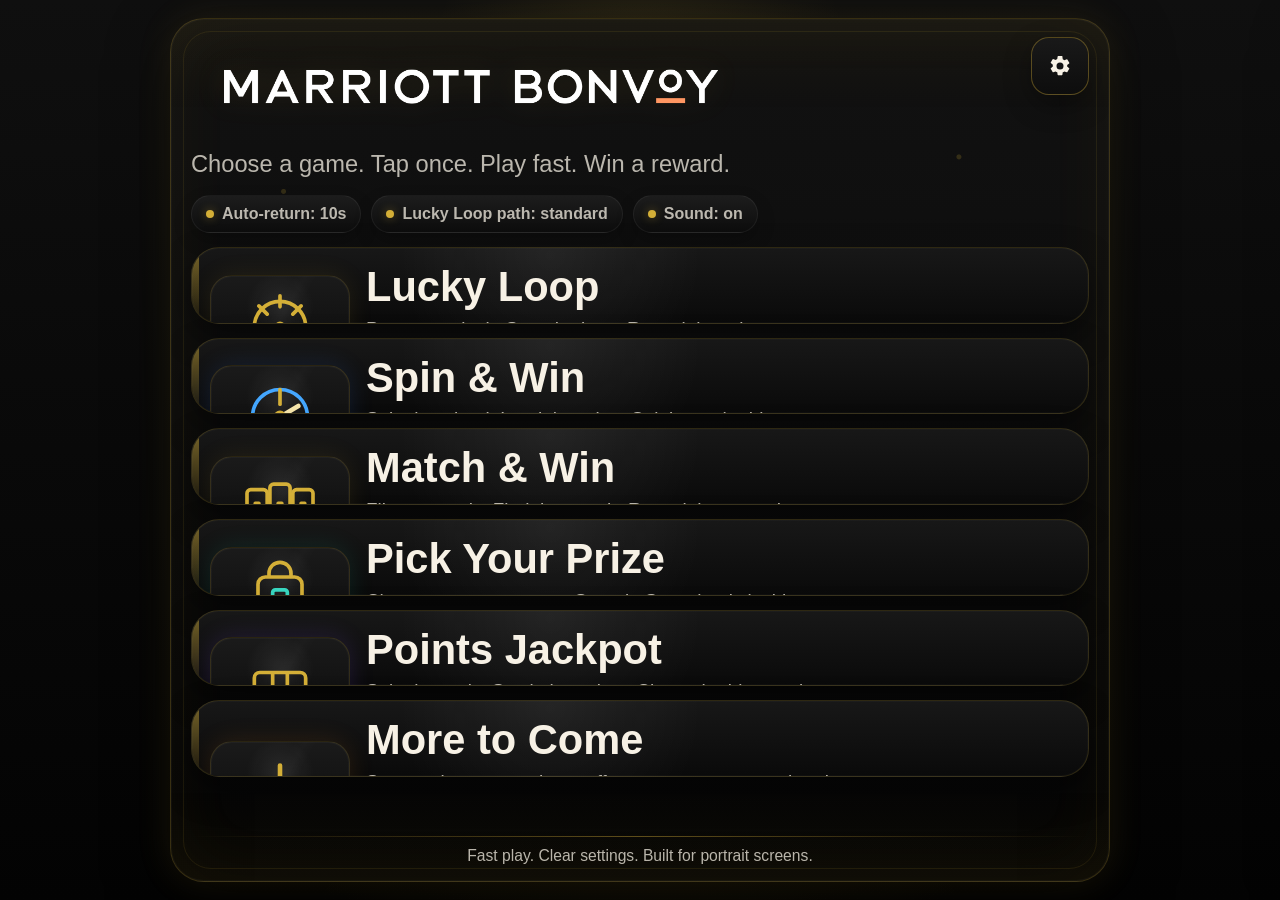
==== commit 7b724beb: "Add files via upload" ====
--- a/index.html
+++ b/index.html
@@ -1,512 +1,177 @@
 <!DOCTYPE html>
 <html lang="en">
 <head>
-  <meta charset="UTF-8" />
-  <meta name="viewport" content="width=device-width, initial-scale=1.0" />
-  <title>Bonvoy Rewards Play</title>
-  <style>
-    :root {
-      --bg:#050505;
-      --bg2:#111111;
-      --panel:#0d0d0d;
-      --panel2:#161616;
-      --gold:#d4af37;
-      --gold-strong:#f0cf68;
-      --gold-soft:rgba(212,175,55,.18);
-      --text:#f8f2e6;
-      --muted:rgba(248,242,230,.76);
-      --line:rgba(212,175,55,.22);
-      --shadow:0 18px 50px rgba(0,0,0,.55);
-      --card-shadow:0 12px 32px rgba(0,0,0,.45), 0 0 18px rgba(212,175,55,.08);
-    }
-    *{box-sizing:border-box}
-    html,body{height:100%;margin:0}
-    body{
-      font-family: Arial, Helvetica, sans-serif;
-      color:var(--text);
-      background:
-        radial-gradient(circle at 50% 10%, rgba(212,175,55,.12), transparent 24%),
-        radial-gradient(circle at 20% 80%, rgba(212,175,55,.08), transparent 18%),
-        radial-gradient(circle at 80% 70%, rgba(212,175,55,.07), transparent 18%),
-        linear-gradient(180deg,#0e0e0e 0%, #040404 100%);
-      overflow:hidden;
-    }
-    .screen{
-      height:100vh;
-      width:100vw;
-      padding:20px;
-      display:flex;
-      justify-content:center;
-      align-items:center;
-    }
-    .frame{
-      position:relative;
-      width:min(100%, 920px);
-      height:min(calc(100vh - 40px), 1600px);
-      border-radius:34px;
-      border:1px solid var(--line);
-      background:
-        linear-gradient(180deg, rgba(21,21,21,.985), rgba(6,6,6,.995));
-      box-shadow:
-        inset 0 0 0 1px rgba(255,255,255,.03),
-        inset 0 0 60px rgba(212,175,55,.06),
-        0 0 42px rgba(212,175,55,.12),
-        var(--shadow);
-      overflow:hidden;
-      display:grid;
-      grid-template-rows:auto auto 1fr auto;
-      gap:16px;
-      padding:20px 22px 18px;
-    }
-    .frame::before,
-    .frame::after{
-      content:"";
-      position:absolute;
-      inset:0;
-      pointer-events:none;
-    }
-    .frame::before{
-      background:
-        radial-gradient(circle at 12% 18%, rgba(212,175,55,.22) 0 2px, transparent 3px),
-        radial-gradient(circle at 86% 14%, rgba(212,175,55,.18) 0 2px, transparent 3px),
-        radial-gradient(circle at 20% 76%, rgba(212,175,55,.14) 0 2px, transparent 3px),
-        radial-gradient(circle at 76% 80%, rgba(212,175,55,.2) 0 2px, transparent 3px),
-        radial-gradient(circle at 50% 4%, rgba(255,255,255,.12), transparent 18%);
-      opacity:.9;
-    }
-    .frame::after{
-      inset:14px;
-      border-radius:26px;
-      border:1px solid rgba(212,175,55,.1);
-    }
-    .topline{
-      position:relative;
-      z-index:1;
-      display:flex;
-      align-items:flex-start;
-      justify-content:space-between;
-      gap:16px;
-    }
-    .brand{
-      display:grid;
-      gap:12px;
-      max-width:80%;
-    }
-    .brand img{
-      width:min(100%, 520px);
-      max-width:100%;
-      height:auto;
-      display:block;
-      filter: drop-shadow(0 0 18px rgba(212,175,55,.12));
-    }
-    .subtitle{
-      color:var(--muted);
-      font-size:clamp(1rem, 1.65vw, 1.25rem);
-      line-height:1.45;
-      max-width:34rem;
-      margin-top:2px;
-    }
-    .settings-btn{
-      width:56px;height:56px;border-radius:18px;
-      border:1px solid rgba(212,175,55,.34);
-      background:linear-gradient(180deg, #181818, #0c0c0c);
-      color:var(--text);
-      display:grid;place-items:center;cursor:pointer;
-      box-shadow: var(--card-shadow);
-      transition:transform .18s ease, border-color .18s ease, box-shadow .18s ease;
-    }
-    .settings-btn:hover,.settings-btn:focus-visible{transform:translateY(-1px);border-color:rgba(212,175,55,.55);box-shadow:0 0 24px rgba(212,175,55,.14), var(--card-shadow);outline:none}
-    .settings-btn svg{width:24px;height:24px;fill:currentColor}
-    .status-row{
-      position:relative;z-index:1;
-      display:flex;flex-wrap:wrap;gap:10px;
-    }
-    .pill{
-      display:inline-flex;align-items:center;gap:8px;
-      min-height:40px;
-      padding:8px 14px;border-radius:999px;
-      background:linear-gradient(180deg, rgba(31,31,31,.96), rgba(14,14,14,.98));
-      border:1px solid rgba(255,255,255,.06);
-      color:var(--muted);font-weight:700;font-size:.92rem;
-      box-shadow:0 8px 20px rgba(0,0,0,.28);
-    }
-    .pill .dot{width:8px;height:8px;border-radius:50%;background:var(--gold);box-shadow:0 0 12px rgba(212,175,55,.4)}
-    .games{
-      position:relative;z-index:1;
-      display:grid;
-      grid-template-columns:1fr;
-      gap:14px;
-      align-content:start;
-      min-height:0;
-    }
-    .game-card{
-      position:relative;
-      display:grid;
-      grid-template-columns:122px 1fr 34px;
-      gap:16px;
-      align-items:center;
-      min-height:130px;
-      padding:16px 18px;
-      border-radius:24px;
-      border:1px solid rgba(212,175,55,.18);
-      background:
-        radial-gradient(circle at 30% 25%, rgba(255,255,255,.08), transparent 35%),
-        linear-gradient(180deg, rgba(31,31,31,.98), rgba(12,12,12,.99));
-      box-shadow:var(--card-shadow);
-      text-decoration:none;
-      color:inherit;
-      overflow:hidden;
-      transition: transform .2s ease, border-color .2s ease, box-shadow .2s ease;
-    }
-    .game-card::after{
-      content:"";
-      position:absolute;inset:0;
-      background:linear-gradient(90deg, transparent, rgba(212,175,55,.06), transparent);
-      opacity:.35;pointer-events:none;
-    }
-    .game-card:hover,.game-card:focus-visible{transform:translateY(-2px);border-color:rgba(212,175,55,.4);box-shadow:0 0 30px rgba(212,175,55,.12), var(--card-shadow);outline:none}
-    .icon-hero{
-      position:relative;
-      height:94px;
-      border-radius:20px;
-      display:grid;
-      place-items:center;
-      background:
-        radial-gradient(circle at 50% 30%, rgba(255,255,255,.09), transparent 40%),
-        linear-gradient(180deg, rgba(28,28,28,.94), rgba(10,10,10,.98));
-      border:1px solid rgba(212,175,55,.16);
-      box-shadow: inset 0 0 0 1px rgba(255,255,255,.03), 0 0 22px rgba(212,175,55,.08);
-    }
-    .icon-hero svg{width:72px;height:72px;display:block}
-    .accent-gold .icon-hero{box-shadow: inset 0 0 0 1px rgba(255,255,255,.03), 0 0 24px rgba(212,175,55,.12)}
-    .accent-blue .icon-hero{box-shadow: inset 0 0 0 1px rgba(255,255,255,.03), 0 0 24px rgba(61,135,255,.14)}
-    .accent-teal .icon-hero{box-shadow: inset 0 0 0 1px rgba(255,255,255,.03), 0 0 24px rgba(32,181,154,.14)}
-    .accent-purple .icon-hero{box-shadow: inset 0 0 0 1px rgba(255,255,255,.03), 0 0 24px rgba(152,88,255,.16)}
-    .game-title{font-size:clamp(1.8rem, 3.2vw, 2.35rem);font-weight:900;line-height:1;margin:0 0 10px}
-    .game-desc{margin:0;color:var(--muted);font-size:clamp(.95rem,1.5vw,1.12rem);line-height:1.42;max-width:30rem}
-    .badge{display:inline-flex;margin-top:12px;padding:8px 12px;border-radius:999px;font-weight:800;font-size:.82rem;letter-spacing:.06em;text-transform:uppercase;background:rgba(255,255,255,.04);border:1px solid rgba(255,255,255,.06);color:var(--muted)}
-    .badge.live{color:#fff6cb;background:rgba(212,175,55,.14);border-color:rgba(212,175,55,.2)}
-    .arrow{font-size:2rem;color:#f0d989;opacity:.85;text-align:right}
-    .footer{
-      position:relative;z-index:1;
-      display:grid;gap:8px;align-content:end;
-      min-height:96px;
-      padding-top:8px;
-    }
-    .footer-line{height:1px;background:linear-gradient(90deg, transparent, rgba(212,175,55,.45), transparent)}
-    .footer-copy{color:var(--muted);font-size:1rem;text-align:center}
-    .footer-copy strong{color:var(--gold)}
-    .drawer-backdrop{
-      position:fixed;inset:0;background:rgba(0,0,0,.45);backdrop-filter:blur(3px);
-      display:none;z-index:90;
-    }
-    .drawer-backdrop.show{display:block}
-    .drawer{
-      position:fixed;top:20px;right:20px;bottom:20px;width:min(86vw, 430px);
-      background:linear-gradient(180deg, rgba(20,20,20,.99), rgba(7,7,7,.995));
-      border:1px solid rgba(212,175,55,.24);border-radius:28px;
-      box-shadow:0 20px 70px rgba(0,0,0,.55), 0 0 26px rgba(212,175,55,.12);
-      padding:20px 18px 18px;z-index:100;transform:translateX(115%);
-      transition:transform .24s ease;display:grid;grid-template-rows:auto 1fr auto;gap:14px;
-    }
-    .drawer.show{transform:translateX(0)}
-    .drawer h2{margin:0;font-size:1.7rem}
-    .drawer p{margin:6px 0 0;color:var(--muted);line-height:1.45}
-    .settings-grid{display:grid;gap:14px;align-content:start;overflow:auto;padding-right:4px}
-    .setting-card{padding:14px;border-radius:20px;background:linear-gradient(180deg, rgba(29,29,29,.97), rgba(13,13,13,.99));border:1px solid rgba(255,255,255,.06)}
-    .setting-title{font-size:1rem;font-weight:800;margin:0 0 6px}
-    .setting-help{margin:0 0 12px;color:var(--muted);font-size:.92rem;line-height:1.45}
-    .row{display:flex;align-items:center;justify-content:space-between;gap:12px;flex-wrap:wrap}
-    .segmented{display:inline-flex;gap:8px;flex-wrap:wrap}
-    .segmented button,.small-btn{
-      border:1px solid rgba(255,255,255,.08);
-      background:rgba(255,255,255,.04);color:var(--text);cursor:pointer;
-      min-height:38px;padding:8px 12px;border-radius:12px;font-weight:800
-    }
-    .segmented button.active{background:rgba(212,175,55,.16);border-color:rgba(212,175,55,.28);color:#fff6cc}
-    .small-btn{background:rgba(212,175,55,.12);border-color:rgba(212,175,55,.18)}
-    .switch{position:relative;display:inline-flex;align-items:center;gap:10px;font-weight:800}
-    .switch input{display:none}
-    .track{width:56px;height:32px;background:#2a2a2a;border-radius:999px;position:relative;border:1px solid rgba(255,255,255,.08);transition:.18s}
-    .track::after{content:"";position:absolute;top:3px;left:3px;width:24px;height:24px;border-radius:50%;background:#fff;transition:.18s}
-    .switch input:checked + .track{background:rgba(212,175,55,.34);border-color:rgba(212,175,55,.45)}
-    .switch input:checked + .track::after{left:27px;background:#ffe89c}
-    .seconds-wrap{display:flex;align-items:center;gap:8px}
-    .seconds-wrap input{width:86px;min-height:40px;background:#121212;color:var(--text);border:1px solid rgba(255,255,255,.08);border-radius:12px;padding:8px 10px;font-size:1rem;font-weight:800}
-    .drawer-actions{display:flex;justify-content:flex-end;gap:10px}
-    .placeholder{opacity:.86}
-    @media (max-width: 760px){
-      .screen{padding:10px}
-      .frame{height:calc(100vh - 20px);padding:16px 16px 14px;gap:12px;border-radius:28px}
-      .topline{align-items:flex-start}
-      .brand{max-width:calc(100% - 68px)}
-      .brand img{width:min(100%, 420px)}
-      .subtitle{font-size:.98rem;max-width:unset}
-      .games{gap:12px}
-      .game-card{grid-template-columns:82px 1fr 22px;min-height:108px;padding:14px 14px}
-      .icon-hero{height:72px;border-radius:16px}
-      .icon-hero svg{width:52px;height:52px}
-      .game-title{font-size:1.5rem}
-      .game-desc{font-size:.94rem;max-width:unset}
-      .badge{margin-top:10px}
-      .footer{min-height:74px}
-      .drawer{top:10px;right:10px;bottom:10px;width:min(92vw,420px)}
-    }
-  </style>
+<meta charset="UTF-8" />
+<meta name="viewport" content="width=device-width, initial-scale=1.0" />
+<title>Bonvoy Rewards Play</title>
+<style>
+:root{--bg:#040404;--bg2:#0d0d0d;--panel:#101010;--panel2:#171717;--gold:#d4af37;--gold2:#f0d37a;--line:rgba(212,175,55,.24);--soft:rgba(212,175,55,.10);--text:#f7f1e5;--muted:rgba(247,241,229,.74);--shadow:0 20px 60px rgba(0,0,0,.55);}
+*{box-sizing:border-box} html,body{height:100%;margin:0}
+body{font-family:Arial,Helvetica,sans-serif;color:var(--text);background:radial-gradient(circle at 50% 8%, rgba(212,175,55,.12), transparent 20%), radial-gradient(circle at 50% 120%, rgba(212,175,55,.08), transparent 30%), linear-gradient(180deg,#0f0f0f 0%, #030303 100%);overflow:hidden;}
+.screen{height:100vh;padding:18px;display:flex;justify-content:center;align-items:center}
+.frame{position:relative;width:min(100%,940px);height:min(calc(100vh - 36px), 1600px);border-radius:34px;border:1px solid var(--line);background:linear-gradient(180deg, rgba(18,18,18,.995), rgba(5,5,5,.998));box-shadow:inset 0 0 0 1px rgba(255,255,255,.03), inset 0 0 70px rgba(212,175,55,.05), 0 0 36px rgba(212,175,55,.10), var(--shadow);overflow:hidden;padding:18px 20px 16px;display:grid;grid-template-rows:auto auto 1fr auto;gap:14px}
+.frame:before,.frame:after{content:"";position:absolute;inset:0;pointer-events:none}
+.frame:before{background:radial-gradient(circle at 12% 20%, rgba(212,175,55,.2) 0 2px, transparent 3px),radial-gradient(circle at 84% 16%, rgba(212,175,55,.2) 0 2px, transparent 3px),radial-gradient(circle at 14% 84%, rgba(212,175,55,.16) 0 2px, transparent 3px),radial-gradient(circle at 86% 86%, rgba(212,175,55,.16) 0 2px, transparent 3px),linear-gradient(180deg, rgba(212,175,55,.04), transparent 12%, transparent 88%, rgba(212,175,55,.04));opacity:.95}
+.frame:after{inset:12px;border-radius:28px;border:1px solid rgba(212,175,55,.10)}
+.top{position:relative;z-index:1;display:flex;justify-content:space-between;gap:14px;align-items:flex-start}
+.brand{display:grid;gap:14px;max-width:80%}
+.brand img{width:min(100%,560px);height:auto;display:block;filter:drop-shadow(0 0 14px rgba(212,175,55,.12))}
+.kicker{color:var(--gold2);font-size:.95rem;letter-spacing:.26em;text-transform:uppercase;font-weight:800}
+.headline{font-size:clamp(1.25rem,1.85vw,1.55rem);line-height:1.38;color:var(--muted);max-width:34rem;margin-top:-2px}
+.settings-btn{width:58px;height:58px;border-radius:18px;border:1px solid rgba(212,175,55,.36);background:linear-gradient(180deg,#191919,#0d0d0d);color:var(--text);display:grid;place-items:center;cursor:pointer;box-shadow:0 10px 28px rgba(0,0,0,.32)}
+.settings-btn svg{width:24px;height:24px;fill:currentColor}
+.status-row{display:flex;gap:10px;flex-wrap:wrap;position:relative;z-index:1}
+.pill{display:inline-flex;align-items:center;gap:8px;padding:9px 14px;border-radius:999px;background:linear-gradient(180deg, rgba(29,29,29,.97), rgba(13,13,13,.99));border:1px solid rgba(255,255,255,.06);box-shadow:0 8px 18px rgba(0,0,0,.22);font-weight:800;color:var(--muted)}
+.dot{width:8px;height:8px;border-radius:50%;background:var(--gold);box-shadow:0 0 10px rgba(212,175,55,.4)}
+.games{position:relative;z-index:1;display:grid;grid-template-columns:1fr;gap:14px;align-content:start;min-height:0}
+.game{position:relative;display:grid;grid-template-columns:140px 1fr 28px;gap:16px;align-items:center;padding:18px 18px;border-radius:28px;border:1px solid rgba(212,175,55,.18);background:radial-gradient(circle at 40% 10%, rgba(255,255,255,.06), transparent 28%), linear-gradient(180deg, rgba(24,24,24,.98), rgba(10,10,10,.995));box-shadow:0 14px 34px rgba(0,0,0,.38), inset 0 0 0 1px rgba(255,255,255,.02);text-decoration:none;color:inherit;overflow:hidden;transition:transform .18s ease,border-color .18s ease,box-shadow .18s ease}
+.game:hover,.game:focus-visible{transform:translateY(-2px);border-color:rgba(212,175,55,.38);box-shadow:0 0 24px rgba(212,175,55,.10),0 14px 34px rgba(0,0,0,.4);outline:none}
+.game:before{content:"";position:absolute;left:0;top:0;bottom:0;width:7px;background:linear-gradient(180deg, rgba(212,175,55,.8), rgba(212,175,55,.08));opacity:.65}
+.thumb{position:relative;height:104px;border-radius:22px;border:1px solid rgba(212,175,55,.16);background:radial-gradient(circle at 50% 30%, rgba(255,255,255,.08), transparent 34%), linear-gradient(180deg, rgba(27,27,27,.98), rgba(9,9,9,.995));display:grid;place-items:center;box-shadow:inset 0 0 0 1px rgba(255,255,255,.03)}
+.thumb:after{content:"";position:absolute;inset:0;border-radius:22px;background:linear-gradient(120deg, transparent 0 42%, rgba(255,255,255,.06) 48%, transparent 54%);opacity:.25}
+.thumb svg{width:88px;height:88px;display:block}
+.game-title{font-size:clamp(2rem,3.25vw,2.8rem);font-weight:900;line-height:1;margin:0 0 8px}
+.game-desc{margin:0;color:var(--muted);font-size:clamp(1rem,1.55vw,1.18rem);line-height:1.42;max-width:32rem}
+.badge{display:inline-flex;align-items:center;margin-top:12px;padding:8px 12px;border-radius:999px;font-weight:900;letter-spacing:.06em;text-transform:uppercase;font-size:.8rem;border:1px solid rgba(255,255,255,.06);background:rgba(255,255,255,.04);color:var(--muted)}
+.badge.live{background:rgba(212,175,55,.16);border-color:rgba(212,175,55,.2);color:#fff3bf}
+.arrow{font-size:2.1rem;color:#f0d57f;opacity:.88;text-align:right}
+.accent-gold .thumb{box-shadow:inset 0 0 0 1px rgba(255,255,255,.03),0 0 24px rgba(212,175,55,.10)}
+.accent-blue .thumb{box-shadow:inset 0 0 0 1px rgba(255,255,255,.03),0 0 24px rgba(58,127,255,.14)}
+.accent-teal .thumb{box-shadow:inset 0 0 0 1px rgba(255,255,255,.03),0 0 24px rgba(27,183,158,.14)}
+.accent-purple .thumb{box-shadow:inset 0 0 0 1px rgba(255,255,255,.03),0 0 24px rgba(139,88,255,.16)}
+.accent-amber .thumb{box-shadow:inset 0 0 0 1px rgba(255,255,255,.03),0 0 24px rgba(207,119,34,.15)}
+.footer{position:relative;z-index:1;display:grid;align-content:end;gap:10px;min-height:74px}
+.line{height:1px;background:linear-gradient(90deg, transparent, rgba(212,175,55,.42), transparent)}
+.footer-copy{text-align:center;color:var(--muted);font-size:.98rem}
+.drawer-backdrop{position:fixed;inset:0;background:rgba(0,0,0,.46);backdrop-filter:blur(3px);display:none;z-index:90}
+.drawer-backdrop.show{display:block}
+.drawer{position:fixed;top:18px;right:18px;bottom:18px;width:min(88vw,430px);background:linear-gradient(180deg, rgba(20,20,20,.99), rgba(7,7,7,.998));border:1px solid rgba(212,175,55,.24);border-radius:28px;padding:18px;box-shadow:0 20px 70px rgba(0,0,0,.55),0 0 28px rgba(212,175,55,.10);transform:translateX(115%);transition:transform .22s ease;z-index:100;display:grid;grid-template-rows:auto 1fr auto;gap:14px}
+.drawer.show{transform:translateX(0)}
+.drawer h2{margin:0;font-size:1.7rem} .drawer p{margin:6px 0 0;color:var(--muted);line-height:1.45}
+.settings-grid{display:grid;gap:14px;align-content:start;overflow:auto}
+.setting-card{padding:14px;border-radius:18px;background:linear-gradient(180deg, rgba(29,29,29,.98), rgba(12,12,12,.99));border:1px solid rgba(255,255,255,.06)}
+.setting-title{margin:0 0 6px;font-size:1rem;font-weight:900} .setting-help{margin:0 0 12px;color:var(--muted);font-size:.92rem;line-height:1.42}
+.row{display:flex;align-items:center;justify-content:space-between;gap:12px;flex-wrap:wrap}
+.segmented{display:inline-flex;gap:8px;flex-wrap:wrap}
+.segmented button,.small-btn{border:1px solid rgba(255,255,255,.08);background:rgba(255,255,255,.04);color:var(--text);cursor:pointer;min-height:38px;padding:8px 12px;border-radius:12px;font-weight:800}
+.segmented button.active{background:rgba(212,175,55,.16);border-color:rgba(212,175,55,.28);color:#fff3bf}
+.small-btn{background:rgba(212,175,55,.12);border-color:rgba(212,175,55,.18)}
+.switch{display:inline-flex;align-items:center;gap:10px;font-weight:800} .switch input{display:none}
+.track{width:56px;height:32px;background:#2a2a2a;border-radius:999px;position:relative;border:1px solid rgba(255,255,255,.08);transition:.18s} .track:after{content:"";position:absolute;top:3px;left:3px;width:24px;height:24px;border-radius:50%;background:#fff;transition:.18s}
+.switch input:checked + .track{background:rgba(212,175,55,.34);border-color:rgba(212,175,55,.45)} .switch input:checked + .track:after{left:27px;background:#ffe89c}
+.seconds-wrap{display:flex;align-items:center;gap:8px} .seconds-wrap input{width:86px;min-height:40px;background:#121212;color:var(--text);border:1px solid rgba(255,255,255,.08);border-radius:12px;padding:8px 10px;font-size:1rem;font-weight:800}
+.drawer-actions{display:flex;justify-content:flex-end;gap:10px}
+@media (max-width:760px){.screen{padding:10px} .frame{height:calc(100vh - 20px);padding:14px 14px 12px;border-radius:28px} .game{grid-template-columns:108px 1fr 22px;padding:14px 14px;min-height:120px} .thumb{height:88px} .thumb svg{width:74px;height:74px} .game-title{font-size:1.65rem} .brand img{width:min(100%,420px)} .headline{font-size:.98rem} .settings-btn{width:52px;height:52px} }
+</style>
 </head>
 <body>
-  <div class="screen">
-    <main class="frame">
-      <div class="topline">
-        <div class="brand">
-          <img src="BONVOY_WORDMARK_2C_REV_RGB.png" alt="Marriott Bonvoy" />
-          <div class="subtitle">Choose a guest game, keep settings tucked away here, and return home automatically after each prize reveal.</div>
-        </div>
-        <button class="settings-btn" id="settingsBtn" aria-label="Open settings">
-          <svg viewBox="0 0 24 24" aria-hidden="true"><path d="M19.14 12.94a7.96 7.96 0 0 0 .06-.94c0-.32-.02-.63-.06-.94l2.03-1.58a.5.5 0 0 0 .12-.64l-1.92-3.32a.5.5 0 0 0-.6-.22l-2.39.96a7.41 7.41 0 0 0-1.63-.94l-.36-2.54A.5.5 0 0 0 13.9 2h-3.8a.5.5 0 0 0-.49.42l-.36 2.54c-.58.22-1.12.54-1.63.94l-2.39-.96a.5.5 0 0 0-.6.22L2.71 8.48a.5.5 0 0 0 .12.64l2.03 1.58c-.04.31-.06.62-.06.94s.02.63.06.94L2.83 14.2a.5.5 0 0 0-.12.64l1.92 3.32c.13.22.39.31.6.22l2.39-.96c.5.4 1.05.72 1.63.94l.36 2.54c.04.24.24.42.49.42h3.8c.25 0 .45-.18.49-.42l.36-2.54c.58-.22 1.13-.54 1.63-.94l2.39.96c.22.09.47 0 .6-.22l1.92-3.32a.5.5 0 0 0-.12-.64l-2.03-1.58ZM12 15.5A3.5 3.5 0 1 1 12 8.5a3.5 3.5 0 0 1 0 7Z"/></svg>
-        </button>
-      </div>
+<div class="screen"><main class="frame">
+  <section class="top">
+    <div class="brand">
+      <img src="[data-uri]" alt="Marriott Bonvoy" />
+      <div class="headline">Choose a game. Tap once. Play fast. Win a reward.</div>
+    </div>
+    <button class="settings-btn" id="settingsBtn" aria-label="Open settings"><svg viewBox="0 0 24 24"><path d="M19.14 12.94c.04-.31.06-.63.06-.94s-.02-.63-.06-.94l2.03-1.58a.5.5 0 0 0 .12-.64l-1.92-3.32a.5.5 0 0 0-.6-.22l-2.39.96a7.26 7.26 0 0 0-1.63-.94l-.36-2.54A.5.5 0 0 0 13.9 2h-3.8a.5.5 0 0 0-.49.42l-.36 2.54c-.58.22-1.13.54-1.63.94l-2.39-.96a.5.5 0 0 0-.6.22L2.71 8.48a.5.5 0 0 0 .12.64l2.03 1.58c-.04.31-.06.63-.06.94s.02.63.06.94l-2.03 1.58a.5.5 0 0 0-.12.64l1.92 3.32c.13.22.39.31.6.22l2.39-.96c.5.4 1.05.72 1.63.94l.36 2.54c.04.24.25.42.49.42h3.8c.24 0 .45-.18.49-.42l.36-2.54c.58-.22 1.13-.54 1.63-.94l2.39.96c.22.09.47 0 .6-.22l1.92-3.32a.5.5 0 0 0-.12-.64l-2.03-1.58ZM12 15.5A3.5 3.5 0 1 1 12 8.5a3.5 3.5 0 0 1 0 7Z"/></svg></button>
+  </section>
+  <section class="status-row">
+    <div class="pill"><span class="dot"></span><span id="statusReturn">Auto-return: 10s</span></div>
+    <div class="pill"><span class="dot"></span><span id="statusPath">Lucky Loop path: standard</span></div>
+    <div class="pill"><span class="dot"></span><span id="statusSound">Sound: on</span></div>
+  </section>
+  <section class="games">
+    <a class="game accent-gold" href="lucky-loop.html">
+      <div class="thumb"><svg viewBox="0 0 96 96" fill="none"><circle cx="48" cy="48" r="28" stroke="#D4AF37" stroke-width="4"/><circle cx="48" cy="48" r="6" fill="#D4AF37"/><path d="M48 14v12M48 70v12M14 48h12M70 48h12M25 25l9 9M62 62l9 9M71 25l-9 9M34 62l-9 9" stroke="#D4AF37" stroke-width="4" stroke-linecap="round"/></svg></div>
+      <div><h3 class="game-title">Lucky Loop</h3><p class="game-desc">Press your luck. Stop the loop. Reveal the prize.</p><span class="badge live">Live now</span></div><div class="arrow">›</div>
+    </a>
+    <a class="game accent-blue" href="spin-win.html">
+      <div class="thumb"><svg viewBox="0 0 96 96" fill="none"><circle cx="48" cy="48" r="30" stroke="#44A7FF" stroke-width="4"/><path d="M48 18v16" stroke="#D4AF37" stroke-width="4" stroke-linecap="round"/><path d="M48 48 68 36" stroke="#F6E5AA" stroke-width="5" stroke-linecap="round"/><circle cx="48" cy="48" r="7" fill="#D4AF37"/></svg></div>
+      <div><h3 class="game-title">Spin &amp; Win</h3><p class="game-desc">Spin the wheel. Land the prize. Celebrate the hit.</p><span class="badge">Ready next</span></div><div class="arrow">›</div>
+    </a>
+    <a class="game accent-gold" href="#" onclick="return false;">
+      <div class="thumb"><svg viewBox="0 0 96 96" fill="none"><rect x="12" y="28" width="22" height="28" rx="4" stroke="#D4AF37" stroke-width="4"/><rect x="37" y="22" width="22" height="34" rx="4" stroke="#D4AF37" stroke-width="4"/><rect x="62" y="28" width="22" height="28" rx="4" stroke="#D4AF37" stroke-width="4"/><path d="M21 43h4m21 0h4m21 0h4" stroke="#D4AF37" stroke-width="4" stroke-linecap="round"/></svg></div>
+      <div><h3 class="game-title">Match &amp; Win</h3><p class="game-desc">Flip two cards. Find the match. Reveal the reward.</p><span class="badge">Coming soon</span></div><div class="arrow">›</div>
+    </a>
+    <a class="game accent-teal" href="#" onclick="return false;">
+      <div class="thumb"><svg viewBox="0 0 96 96" fill="none"><rect x="24" y="24" width="48" height="44" rx="8" stroke="#D4AF37" stroke-width="4"/><path d="M36 24v-4a12 12 0 0 1 24 0v4" stroke="#D4AF37" stroke-width="4"/><rect x="40" y="38" width="16" height="14" rx="3" stroke="#37D7C0" stroke-width="4"/></svg></div>
+      <div><h3 class="game-title">Pick Your Prize</h3><p class="game-desc">Choose a mystery case. Open it. See what is inside.</p><span class="badge">Coming soon</span></div><div class="arrow">›</div>
+    </a>
+    <a class="game accent-purple" href="#" onclick="return false;">
+      <div class="thumb"><svg viewBox="0 0 96 96" fill="none"><rect x="20" y="30" width="56" height="36" rx="6" stroke="#D4AF37" stroke-width="4"/><path d="M40 30v36M56 30v36" stroke="#D4AF37" stroke-width="4"/><path d="M25 72h46" stroke="#9858FF" stroke-width="4" stroke-linecap="round"/></svg></div>
+      <div><h3 class="game-title">Points Jackpot</h3><p class="game-desc">Spin the reels. Stack the points. Chase the bigger win.</p><span class="badge">Coming soon</span></div><div class="arrow">›</div>
+    </a>
+    <a class="game accent-amber" href="#" onclick="return false;">
+      <div class="thumb"><svg viewBox="0 0 96 96" fill="none"><path d="M48 18v60M18 48h60" stroke="#D4AF37" stroke-width="5" stroke-linecap="round"/></svg></div>
+      <div><h3 class="game-title">More to Come</h3><p class="game-desc">Seasonal games and one-off guest moments can drop in here.</p><span class="badge">Open slot</span></div><div class="arrow">›</div>
+    </a>
+  </section>
+  <section class="footer"><div class="line"></div><div class="footer-copy">Fast play. Clear settings. Built for portrait screens.</div></section>
+</main></div>
+<div class="drawer-backdrop" id="drawerBackdrop"></div>
+<aside class="drawer" id="drawer" aria-hidden="true">
+  <div><h2>Game settings</h2><p>Update Lucky Loop here. The live game stays guest-facing and clean.</p></div>
+  <div class="settings-grid">
+    <div class="setting-card"><div class="setting-title">Lucky Loop path</div><p class="setting-help">Choose the standard loop or a random jump path.</p><div class="segmented"><button id="pathStandard">Standard</button><button id="pathRandom">Random</button></div></div>
+    <div class="setting-card"><div class="setting-title">Sound</div><p class="setting-help">Turn game audio on or off.</p><label class="switch"><input type="checkbox" id="soundToggle"><span class="track"></span><span id="soundLabel">On</span></label></div>
+    <div class="setting-card"><div class="setting-title">Auto-return to menu</div><p class="setting-help">Send the guest back to the main menu after the prize reveal.</p><div class="row"><label class="switch"><input type="checkbox" id="returnToggle"><span class="track"></span><span id="returnLabel">On</span></label><div class="seconds-wrap"><span>Seconds</span><input id="secondsInput" type="number" min="3" max="30" step="1"></div></div></div>
+  </div>
+  <div class="drawer-actions"><button class="small-btn" id="closeDrawer">Done</button></div>
+</aside>
+<script>
 
-      <div class="status-row" id="statusRow"></div>
+const STORAGE_KEY = "bonvoyRewardsPlaySettings";
+function loadSettings(){
+  try{
+    const raw = localStorage.getItem(STORAGE_KEY);
+    const parsed = raw ? JSON.parse(raw) : {};
+    return {
+      randomPath: !!parsed.randomPath,
+      soundOn: parsed.soundOn !== false,
+      autoReturnOn: parsed.autoReturnOn !== false,
+      autoReturnSeconds: Math.max(3, Math.min(30, Number(parsed.autoReturnSeconds || 10)))
+    };
+  } catch(e){
+    return { randomPath:false, soundOn:true, autoReturnOn:true, autoReturnSeconds:10 };
+  }
+}
+function saveSettings(next){ localStorage.setItem(STORAGE_KEY, JSON.stringify(next)); }
 
-      <section class="games">
-        <a class="game-card accent-gold" href="lucky-loop.html">
-          <div class="icon-hero">
-            <svg viewBox="0 0 120 120" aria-hidden="true">
-              <circle cx="60" cy="60" r="44" fill="none" stroke="#d4af37" stroke-width="7"/>
-              <circle cx="60" cy="60" r="9" fill="#d4af37"/>
-              <path d="M60 16v18M60 86v18M16 60h18M86 60h18M30 30l13 13M77 77l13 13M90 30 77 43M43 77 30 90" stroke="#f2dd87" stroke-width="5" stroke-linecap="round"/>
-            </svg>
-          </div>
-          <div>
-            <h2 class="game-title">Lucky Loop</h2>
-            <p class="game-desc">Your upgraded Press Your Luck board. Spin, stop, reveal, and celebrate the prize with a stronger winner moment.</p>
-            <span class="badge live">Live now</span>
-          </div>
-          <div class="arrow">›</div>
-        </a>
-
-        <div class="game-card accent-blue placeholder" tabindex="0">
-          <div class="icon-hero">
-            <svg viewBox="0 0 120 120" aria-hidden="true"><circle cx="60" cy="60" r="46" fill="none" stroke="#43b7ff" stroke-width="7"/><path d="M60 14v18" stroke="#d4af37" stroke-width="6" stroke-linecap="round"/><circle cx="60" cy="60" r="8" fill="#d4af37"/><path d="M60 60 89 40" stroke="#f5ebc4" stroke-width="7" stroke-linecap="round"/></svg>
-          </div>
-          <div>
-            <h2 class="game-title">Spin &amp; Win</h2>
-            <p class="game-desc">A portrait wheel with larger segments, bolder visuals, and the same luxury black-and-gold system.</p>
-            <span class="badge">Placeholder</span>
-          </div>
-          <div class="arrow">›</div>
-        </div>
-
-        <div class="game-card accent-gold placeholder" tabindex="0">
-          <div class="icon-hero">
-            <svg viewBox="0 0 120 120" aria-hidden="true"><rect x="18" y="24" width="28" height="40" rx="6" fill="none" stroke="#d4af37" stroke-width="5"/><rect x="46" y="18" width="28" height="48" rx="6" fill="none" stroke="#f2dd87" stroke-width="6"/><rect x="74" y="24" width="28" height="40" rx="6" fill="none" stroke="#d4af37" stroke-width="5"/><text x="32" y="51" text-anchor="middle" font-size="28" fill="#d4af37" font-weight="900">?</text><text x="60" y="51" text-anchor="middle" font-size="32" fill="#f2dd87" font-weight="900">?</text><text x="88" y="51" text-anchor="middle" font-size="28" fill="#d4af37" font-weight="900">?</text></svg>
-          </div>
-          <div>
-            <h2 class="game-title">Match &amp; Win</h2>
-            <p class="game-desc">Luxury card backs, quick reveal pacing, and a stronger mystery moment before the match appears.</p>
-            <span class="badge">Placeholder</span>
-          </div>
-          <div class="arrow">›</div>
-        </div>
-
-        <div class="game-card accent-teal placeholder" tabindex="0">
-          <div class="icon-hero">
-            <svg viewBox="0 0 120 120" aria-hidden="true"><rect x="22" y="30" width="76" height="56" rx="10" fill="none" stroke="#d4af37" stroke-width="6"/><path d="M44 30v-10c0-5 4-8 8-8h16c4 0 8 3 8 8v10" fill="none" stroke="#f2dd87" stroke-width="5"/><rect x="50" y="50" width="20" height="16" rx="4" fill="none" stroke="#20b59a" stroke-width="5"/></svg>
-          </div>
-          <div>
-            <h2 class="game-title">Pick Your Prize</h2>
-            <p class="game-desc">Choose from 3–5 mystery suitcases with only color accents showing before the winner reveal.</p>
-            <span class="badge">Placeholder</span>
-          </div>
-          <div class="arrow">›</div>
-        </div>
-
-        <div class="game-card accent-purple placeholder" tabindex="0">
-          <div class="icon-hero">
-            <svg viewBox="0 0 120 120" aria-hidden="true"><rect x="18" y="24" width="84" height="54" rx="12" fill="none" stroke="#d4af37" stroke-width="6"/><path d="M46 40h10v22H46zM60 34h10v28H60zM74 28h10v34H74z" fill="#d4af37"/><path d="M28 92h64" stroke="#9b63ff" stroke-width="6" stroke-linecap="round"/></svg>
-          </div>
-          <div>
-            <h2 class="game-title">Points Jackpot</h2>
-            <p class="game-desc">Weighted number reels built to favor smaller wins while still leaving room for a fun bigger hit.</p>
-            <span class="badge">Placeholder</span>
-          </div>
-          <div class="arrow">›</div>
-        </div>
-
-        <div class="game-card placeholder" tabindex="0">
-          <div class="icon-hero">
-            <svg viewBox="0 0 120 120" aria-hidden="true"><path d="M60 28v64M28 60h64" stroke="#d4af37" stroke-width="8" stroke-linecap="round"/></svg>
-          </div>
-          <div>
-            <h2 class="game-title">Coming Soon</h2>
-            <p class="game-desc">Reserved for seasonal games, holiday promos, or property-specific one-off experiences.</p>
-            <span class="badge">Placeholder</span>
-          </div>
-          <div class="arrow">›</div>
-        </div>
-      </section>
-
-      <footer class="footer">
-        <div class="footer-line"></div>
-        <div class="footer-copy"><strong>Current live game:</strong> Lucky Loop</div>
-        <div class="footer-copy">Main settings stay here so every game can stay clean and guest-facing.</div>
-      </footer>
-    </main>
-  </div>
-
-  <div class="drawer-backdrop" id="drawerBackdrop"></div>
-  <aside class="drawer" id="drawer" aria-hidden="true">
-    <div>
-      <h2>Game settings</h2>
-      <p>Keep controls here so the guest screens stay clean. These settings currently affect Lucky Loop and home return timing.</p>
-    </div>
-    <div class="settings-grid">
-      <section class="setting-card">
-        <h3 class="setting-title">Lucky Loop path</h3>
-        <p class="setting-help">Choose the board travel style for the live game.</p>
-        <div class="segmented" id="pathButtons">
-          <button type="button" data-path="standard">Standard</button>
-          <button type="button" data-path="random">Random</button>
-        </div>
-      </section>
-
-      <section class="setting-card">
-        <h3 class="setting-title">Lucky Loop sound</h3>
-        <p class="setting-help">Turn game sound on or off from the main hub.</p>
-        <label class="switch">
-          <input type="checkbox" id="soundToggle" />
-          <span class="track"></span>
-          <span id="soundLabel">On</span>
-        </label>
-      </section>
-
-      <section class="setting-card">
-        <h3 class="setting-title">Auto-return to home</h3>
-        <p class="setting-help">After a prize is shown, go back to the game menu automatically.</p>
-        <div class="row">
-          <label class="switch">
-            <input type="checkbox" id="autoReturnToggle" />
-            <span class="track"></span>
-            <span id="returnLabel">On</span>
-          </label>
-          <div class="seconds-wrap">
-            <input type="number" id="autoReturnSeconds" min="3" max="60" step="1" />
-            <span>sec</span>
-          </div>
-        </div>
-      </section>
-    </div>
-    <div class="drawer-actions">
-      <button class="small-btn" type="button" id="closeDrawerBtn">Done</button>
-    </div>
-  </aside>
-
-  <script>
-    const STORAGE_KEY = 'bonvoyRewardsPlaySettings';
-    const defaults = {
-      autoReturnEnabled: true,
-      autoReturnSeconds: 10,
-      luckyLoopRandomPath: false,
-      luckyLoopSound: true
-    };
-
-    const settingsBtn = document.getElementById('settingsBtn');
-    const drawer = document.getElementById('drawer');
-    const drawerBackdrop = document.getElementById('drawerBackdrop');
-    const closeDrawerBtn = document.getElementById('closeDrawerBtn');
-    const pathButtons = [...document.querySelectorAll('#pathButtons button')];
-    const soundToggle = document.getElementById('soundToggle');
-    const autoReturnToggle = document.getElementById('autoReturnToggle');
-    const autoReturnSeconds = document.getElementById('autoReturnSeconds');
-    const soundLabel = document.getElementById('soundLabel');
-    const returnLabel = document.getElementById('returnLabel');
-    const statusRow = document.getElementById('statusRow');
-
-    function loadSettings(){
-      try {
-        return { ...defaults, ...(JSON.parse(localStorage.getItem(STORAGE_KEY)) || {}) };
-      } catch (e) {
-        return { ...defaults };
-      }
-    }
-
-    function saveSettings(settings){
-      localStorage.setItem(STORAGE_KEY, JSON.stringify(settings));
-    }
-
-    let settings = loadSettings();
-
-    function renderStatus(){
-      statusRow.innerHTML = '';
-      const items = [
-        settings.autoReturnEnabled ? `Auto-return: ${settings.autoReturnSeconds}s` : 'Auto-return: off',
-        `Lucky Loop path: ${settings.luckyLoopRandomPath ? 'random' : 'standard'}`,
-        `Sound: ${settings.luckyLoopSound ? 'on' : 'off'}`
-      ];
-      items.forEach(text => {
-        const pill = document.createElement('div');
-        pill.className = 'pill';
-        pill.innerHTML = '<span class="dot"></span><span>' + text + '</span>';
-        statusRow.appendChild(pill);
-      });
-    }
-
-    function renderDrawer(){
-      pathButtons.forEach(btn => btn.classList.toggle('active', btn.dataset.path === (settings.luckyLoopRandomPath ? 'random' : 'standard')));
-      soundToggle.checked = !!settings.luckyLoopSound;
-      autoReturnToggle.checked = !!settings.autoReturnEnabled;
-      autoReturnSeconds.value = settings.autoReturnSeconds;
-      autoReturnSeconds.disabled = !settings.autoReturnEnabled;
-      soundLabel.textContent = settings.luckyLoopSound ? 'On' : 'Off';
-      returnLabel.textContent = settings.autoReturnEnabled ? 'On' : 'Off';
-      renderStatus();
-    }
-
-    function openDrawer(){
-      drawer.classList.add('show');
-      drawerBackdrop.classList.add('show');
-      drawer.setAttribute('aria-hidden', 'false');
-    }
-    function closeDrawer(){
-      drawer.classList.remove('show');
-      drawerBackdrop.classList.remove('show');
-      drawer.setAttribute('aria-hidden', 'true');
-    }
-
-    settingsBtn.addEventListener('click', openDrawer);
-    closeDrawerBtn.addEventListener('click', closeDrawer);
-    drawerBackdrop.addEventListener('click', closeDrawer);
-    document.addEventListener('keydown', (e)=>{ if(e.key === 'Escape') closeDrawer(); });
-
-    pathButtons.forEach(btn => btn.addEventListener('click', () => {
-      settings.luckyLoopRandomPath = btn.dataset.path === 'random';
-      saveSettings(settings);
-      renderDrawer();
-    }));
-
-    soundToggle.addEventListener('change', () => {
-      settings.luckyLoopSound = soundToggle.checked;
-      saveSettings(settings);
-      renderDrawer();
-    });
-
-    autoReturnToggle.addEventListener('change', () => {
-      settings.autoReturnEnabled = autoReturnToggle.checked;
-      saveSettings(settings);
-      renderDrawer();
-    });
-
-    autoReturnSeconds.addEventListener('change', () => {
-      let n = parseInt(autoReturnSeconds.value || defaults.autoReturnSeconds, 10);
-      if (Number.isNaN(n)) n = defaults.autoReturnSeconds;
-      n = Math.max(3, Math.min(60, n));
-      settings.autoReturnSeconds = n;
-      saveSettings(settings);
-      renderDrawer();
-    });
-
-    renderDrawer();
-  </script>
-</body>
-</html>
+const settingsBtn = document.getElementById('settingsBtn');
+const drawer = document.getElementById('drawer');
+const backdrop = document.getElementById('drawerBackdrop');
+const closeDrawer = document.getElementById('closeDrawer');
+const pathStandard = document.getElementById('pathStandard');
+const pathRandom = document.getElementById('pathRandom');
+const soundToggle = document.getElementById('soundToggle');
+const soundLabel = document.getElementById('soundLabel');
+const returnToggle = document.getElementById('returnToggle');
+const returnLabel = document.getElementById('returnLabel');
+const secondsInput = document.getElementById('secondsInput');
+const statusPath = document.getElementById('statusPath');
+const statusSound = document.getElementById('statusSound');
+const statusReturn = document.getElementById('statusReturn');
+let settings = loadSettings();
+function applySettings(){
+  pathStandard.classList.toggle('active', !settings.randomPath);
+  pathRandom.classList.toggle('active', settings.randomPath);
+  soundToggle.checked = settings.soundOn;
+  soundLabel.textContent = settings.soundOn ? 'On' : 'Off';
+  returnToggle.checked = settings.autoReturnOn;
+  returnLabel.textContent = settings.autoReturnOn ? 'On' : 'Off';
+  secondsInput.value = settings.autoReturnSeconds;
+  statusPath.textContent = 'Lucky Loop path: ' + (settings.randomPath ? 'random' : 'standard');
+  statusSound.textContent = 'Sound: ' + (settings.soundOn ? 'on' : 'off');
+  statusReturn.textContent = settings.autoReturnOn ? ('Auto-return: ' + settings.autoReturnSeconds + 's') : 'Auto-return: off';
+  saveSettings(settings);
+}
+function openDrawer(){ drawer.classList.add('show'); backdrop.classList.add('show'); drawer.setAttribute('aria-hidden','false'); }
+function hideDrawer(){ drawer.classList.remove('show'); backdrop.classList.remove('show'); drawer.setAttribute('aria-hidden','true'); }
+settingsBtn.addEventListener('click', openDrawer); closeDrawer.addEventListener('click', hideDrawer); backdrop.addEventListener('click', hideDrawer);
+pathStandard.addEventListener('click', ()=>{ settings.randomPath = false; applySettings(); });
+pathRandom.addEventListener('click', ()=>{ settings.randomPath = true; applySettings(); });
+soundToggle.addEventListener('change', ()=>{ settings.soundOn = soundToggle.checked; applySettings(); });
+returnToggle.addEventListener('change', ()=>{ settings.autoReturnOn = returnToggle.checked; applySettings(); });
+secondsInput.addEventListener('input', ()=>{ settings.autoReturnSeconds = Math.max(3, Math.min(30, Number(secondsInput.value||10))); applySettings(); });
+document.addEventListener('keydown', e=>{ if(e.key === 'Escape') hideDrawer(); });
+applySettings();
+</script>
+</body></html>
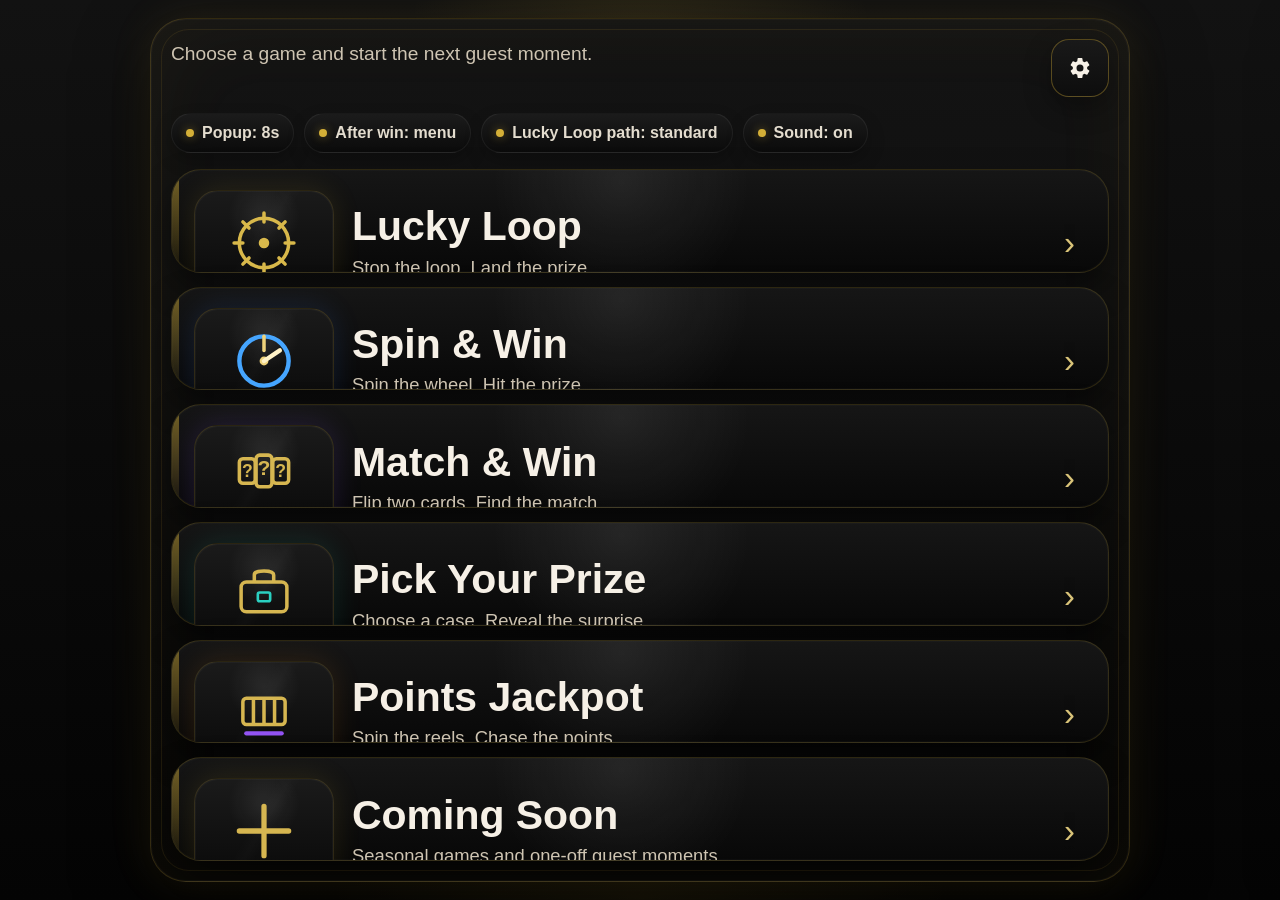
==== commit 291f18e0: "Add files via upload" ====
--- a/index.html
+++ b/index.html
@@ -1,177 +1,45 @@
-<!DOCTYPE html>
-<html lang="en">
-<head>
-<meta charset="UTF-8" />
-<meta name="viewport" content="width=device-width, initial-scale=1.0" />
-<title>Bonvoy Rewards Play</title>
-<style>
-:root{--bg:#040404;--bg2:#0d0d0d;--panel:#101010;--panel2:#171717;--gold:#d4af37;--gold2:#f0d37a;--line:rgba(212,175,55,.24);--soft:rgba(212,175,55,.10);--text:#f7f1e5;--muted:rgba(247,241,229,.74);--shadow:0 20px 60px rgba(0,0,0,.55);}
-*{box-sizing:border-box} html,body{height:100%;margin:0}
-body{font-family:Arial,Helvetica,sans-serif;color:var(--text);background:radial-gradient(circle at 50% 8%, rgba(212,175,55,.12), transparent 20%), radial-gradient(circle at 50% 120%, rgba(212,175,55,.08), transparent 30%), linear-gradient(180deg,#0f0f0f 0%, #030303 100%);overflow:hidden;}
-.screen{height:100vh;padding:18px;display:flex;justify-content:center;align-items:center}
-.frame{position:relative;width:min(100%,940px);height:min(calc(100vh - 36px), 1600px);border-radius:34px;border:1px solid var(--line);background:linear-gradient(180deg, rgba(18,18,18,.995), rgba(5,5,5,.998));box-shadow:inset 0 0 0 1px rgba(255,255,255,.03), inset 0 0 70px rgba(212,175,55,.05), 0 0 36px rgba(212,175,55,.10), var(--shadow);overflow:hidden;padding:18px 20px 16px;display:grid;grid-template-rows:auto auto 1fr auto;gap:14px}
-.frame:before,.frame:after{content:"";position:absolute;inset:0;pointer-events:none}
-.frame:before{background:radial-gradient(circle at 12% 20%, rgba(212,175,55,.2) 0 2px, transparent 3px),radial-gradient(circle at 84% 16%, rgba(212,175,55,.2) 0 2px, transparent 3px),radial-gradient(circle at 14% 84%, rgba(212,175,55,.16) 0 2px, transparent 3px),radial-gradient(circle at 86% 86%, rgba(212,175,55,.16) 0 2px, transparent 3px),linear-gradient(180deg, rgba(212,175,55,.04), transparent 12%, transparent 88%, rgba(212,175,55,.04));opacity:.95}
-.frame:after{inset:12px;border-radius:28px;border:1px solid rgba(212,175,55,.10)}
-.top{position:relative;z-index:1;display:flex;justify-content:space-between;gap:14px;align-items:flex-start}
-.brand{display:grid;gap:14px;max-width:80%}
-.brand img{width:min(100%,560px);height:auto;display:block;filter:drop-shadow(0 0 14px rgba(212,175,55,.12))}
-.kicker{color:var(--gold2);font-size:.95rem;letter-spacing:.26em;text-transform:uppercase;font-weight:800}
-.headline{font-size:clamp(1.25rem,1.85vw,1.55rem);line-height:1.38;color:var(--muted);max-width:34rem;margin-top:-2px}
-.settings-btn{width:58px;height:58px;border-radius:18px;border:1px solid rgba(212,175,55,.36);background:linear-gradient(180deg,#191919,#0d0d0d);color:var(--text);display:grid;place-items:center;cursor:pointer;box-shadow:0 10px 28px rgba(0,0,0,.32)}
-.settings-btn svg{width:24px;height:24px;fill:currentColor}
-.status-row{display:flex;gap:10px;flex-wrap:wrap;position:relative;z-index:1}
-.pill{display:inline-flex;align-items:center;gap:8px;padding:9px 14px;border-radius:999px;background:linear-gradient(180deg, rgba(29,29,29,.97), rgba(13,13,13,.99));border:1px solid rgba(255,255,255,.06);box-shadow:0 8px 18px rgba(0,0,0,.22);font-weight:800;color:var(--muted)}
-.dot{width:8px;height:8px;border-radius:50%;background:var(--gold);box-shadow:0 0 10px rgba(212,175,55,.4)}
-.games{position:relative;z-index:1;display:grid;grid-template-columns:1fr;gap:14px;align-content:start;min-height:0}
-.game{position:relative;display:grid;grid-template-columns:140px 1fr 28px;gap:16px;align-items:center;padding:18px 18px;border-radius:28px;border:1px solid rgba(212,175,55,.18);background:radial-gradient(circle at 40% 10%, rgba(255,255,255,.06), transparent 28%), linear-gradient(180deg, rgba(24,24,24,.98), rgba(10,10,10,.995));box-shadow:0 14px 34px rgba(0,0,0,.38), inset 0 0 0 1px rgba(255,255,255,.02);text-decoration:none;color:inherit;overflow:hidden;transition:transform .18s ease,border-color .18s ease,box-shadow .18s ease}
-.game:hover,.game:focus-visible{transform:translateY(-2px);border-color:rgba(212,175,55,.38);box-shadow:0 0 24px rgba(212,175,55,.10),0 14px 34px rgba(0,0,0,.4);outline:none}
-.game:before{content:"";position:absolute;left:0;top:0;bottom:0;width:7px;background:linear-gradient(180deg, rgba(212,175,55,.8), rgba(212,175,55,.08));opacity:.65}
-.thumb{position:relative;height:104px;border-radius:22px;border:1px solid rgba(212,175,55,.16);background:radial-gradient(circle at 50% 30%, rgba(255,255,255,.08), transparent 34%), linear-gradient(180deg, rgba(27,27,27,.98), rgba(9,9,9,.995));display:grid;place-items:center;box-shadow:inset 0 0 0 1px rgba(255,255,255,.03)}
-.thumb:after{content:"";position:absolute;inset:0;border-radius:22px;background:linear-gradient(120deg, transparent 0 42%, rgba(255,255,255,.06) 48%, transparent 54%);opacity:.25}
-.thumb svg{width:88px;height:88px;display:block}
-.game-title{font-size:clamp(2rem,3.25vw,2.8rem);font-weight:900;line-height:1;margin:0 0 8px}
-.game-desc{margin:0;color:var(--muted);font-size:clamp(1rem,1.55vw,1.18rem);line-height:1.42;max-width:32rem}
-.badge{display:inline-flex;align-items:center;margin-top:12px;padding:8px 12px;border-radius:999px;font-weight:900;letter-spacing:.06em;text-transform:uppercase;font-size:.8rem;border:1px solid rgba(255,255,255,.06);background:rgba(255,255,255,.04);color:var(--muted)}
-.badge.live{background:rgba(212,175,55,.16);border-color:rgba(212,175,55,.2);color:#fff3bf}
-.arrow{font-size:2.1rem;color:#f0d57f;opacity:.88;text-align:right}
-.accent-gold .thumb{box-shadow:inset 0 0 0 1px rgba(255,255,255,.03),0 0 24px rgba(212,175,55,.10)}
-.accent-blue .thumb{box-shadow:inset 0 0 0 1px rgba(255,255,255,.03),0 0 24px rgba(58,127,255,.14)}
-.accent-teal .thumb{box-shadow:inset 0 0 0 1px rgba(255,255,255,.03),0 0 24px rgba(27,183,158,.14)}
-.accent-purple .thumb{box-shadow:inset 0 0 0 1px rgba(255,255,255,.03),0 0 24px rgba(139,88,255,.16)}
-.accent-amber .thumb{box-shadow:inset 0 0 0 1px rgba(255,255,255,.03),0 0 24px rgba(207,119,34,.15)}
-.footer{position:relative;z-index:1;display:grid;align-content:end;gap:10px;min-height:74px}
-.line{height:1px;background:linear-gradient(90deg, transparent, rgba(212,175,55,.42), transparent)}
-.footer-copy{text-align:center;color:var(--muted);font-size:.98rem}
-.drawer-backdrop{position:fixed;inset:0;background:rgba(0,0,0,.46);backdrop-filter:blur(3px);display:none;z-index:90}
-.drawer-backdrop.show{display:block}
-.drawer{position:fixed;top:18px;right:18px;bottom:18px;width:min(88vw,430px);background:linear-gradient(180deg, rgba(20,20,20,.99), rgba(7,7,7,.998));border:1px solid rgba(212,175,55,.24);border-radius:28px;padding:18px;box-shadow:0 20px 70px rgba(0,0,0,.55),0 0 28px rgba(212,175,55,.10);transform:translateX(115%);transition:transform .22s ease;z-index:100;display:grid;grid-template-rows:auto 1fr auto;gap:14px}
-.drawer.show{transform:translateX(0)}
-.drawer h2{margin:0;font-size:1.7rem} .drawer p{margin:6px 0 0;color:var(--muted);line-height:1.45}
-.settings-grid{display:grid;gap:14px;align-content:start;overflow:auto}
-.setting-card{padding:14px;border-radius:18px;background:linear-gradient(180deg, rgba(29,29,29,.98), rgba(12,12,12,.99));border:1px solid rgba(255,255,255,.06)}
-.setting-title{margin:0 0 6px;font-size:1rem;font-weight:900} .setting-help{margin:0 0 12px;color:var(--muted);font-size:.92rem;line-height:1.42}
-.row{display:flex;align-items:center;justify-content:space-between;gap:12px;flex-wrap:wrap}
-.segmented{display:inline-flex;gap:8px;flex-wrap:wrap}
-.segmented button,.small-btn{border:1px solid rgba(255,255,255,.08);background:rgba(255,255,255,.04);color:var(--text);cursor:pointer;min-height:38px;padding:8px 12px;border-radius:12px;font-weight:800}
-.segmented button.active{background:rgba(212,175,55,.16);border-color:rgba(212,175,55,.28);color:#fff3bf}
-.small-btn{background:rgba(212,175,55,.12);border-color:rgba(212,175,55,.18)}
-.switch{display:inline-flex;align-items:center;gap:10px;font-weight:800} .switch input{display:none}
-.track{width:56px;height:32px;background:#2a2a2a;border-radius:999px;position:relative;border:1px solid rgba(255,255,255,.08);transition:.18s} .track:after{content:"";position:absolute;top:3px;left:3px;width:24px;height:24px;border-radius:50%;background:#fff;transition:.18s}
-.switch input:checked + .track{background:rgba(212,175,55,.34);border-color:rgba(212,175,55,.45)} .switch input:checked + .track:after{left:27px;background:#ffe89c}
-.seconds-wrap{display:flex;align-items:center;gap:8px} .seconds-wrap input{width:86px;min-height:40px;background:#121212;color:var(--text);border:1px solid rgba(255,255,255,.08);border-radius:12px;padding:8px 10px;font-size:1rem;font-weight:800}
-.drawer-actions{display:flex;justify-content:flex-end;gap:10px}
-@media (max-width:760px){.screen{padding:10px} .frame{height:calc(100vh - 20px);padding:14px 14px 12px;border-radius:28px} .game{grid-template-columns:108px 1fr 22px;padding:14px 14px;min-height:120px} .thumb{height:88px} .thumb svg{width:74px;height:74px} .game-title{font-size:1.65rem} .brand img{width:min(100%,420px)} .headline{font-size:.98rem} .settings-btn{width:52px;height:52px} }
-</style>
-</head>
-<body>
-<div class="screen"><main class="frame">
-  <section class="top">
-    <div class="brand">
-      <img src="[data-uri]" alt="Marriott Bonvoy" />
-      <div class="headline">Choose a game. Tap once. Play fast. Win a reward.</div>
-    </div>
-    <button class="settings-btn" id="settingsBtn" aria-label="Open settings"><svg viewBox="0 0 24 24"><path d="M19.14 12.94c.04-.31.06-.63.06-.94s-.02-.63-.06-.94l2.03-1.58a.5.5 0 0 0 .12-.64l-1.92-3.32a.5.5 0 0 0-.6-.22l-2.39.96a7.26 7.26 0 0 0-1.63-.94l-.36-2.54A.5.5 0 0 0 13.9 2h-3.8a.5.5 0 0 0-.49.42l-.36 2.54c-.58.22-1.13.54-1.63.94l-2.39-.96a.5.5 0 0 0-.6.22L2.71 8.48a.5.5 0 0 0 .12.64l2.03 1.58c-.04.31-.06.63-.06.94s.02.63.06.94l-2.03 1.58a.5.5 0 0 0-.12.64l1.92 3.32c.13.22.39.31.6.22l2.39-.96c.5.4 1.05.72 1.63.94l.36 2.54c.04.24.25.42.49.42h3.8c.24 0 .45-.18.49-.42l.36-2.54c.58-.22 1.13-.54 1.63-.94l2.39.96c.22.09.47 0 .6-.22l1.92-3.32a.5.5 0 0 0-.12-.64l-2.03-1.58ZM12 15.5A3.5 3.5 0 1 1 12 8.5a3.5 3.5 0 0 1 0 7Z"/></svg></button>
-  </section>
-  <section class="status-row">
-    <div class="pill"><span class="dot"></span><span id="statusReturn">Auto-return: 10s</span></div>
-    <div class="pill"><span class="dot"></span><span id="statusPath">Lucky Loop path: standard</span></div>
-    <div class="pill"><span class="dot"></span><span id="statusSound">Sound: on</span></div>
-  </section>
-  <section class="games">
-    <a class="game accent-gold" href="lucky-loop.html">
-      <div class="thumb"><svg viewBox="0 0 96 96" fill="none"><circle cx="48" cy="48" r="28" stroke="#D4AF37" stroke-width="4"/><circle cx="48" cy="48" r="6" fill="#D4AF37"/><path d="M48 14v12M48 70v12M14 48h12M70 48h12M25 25l9 9M62 62l9 9M71 25l-9 9M34 62l-9 9" stroke="#D4AF37" stroke-width="4" stroke-linecap="round"/></svg></div>
-      <div><h3 class="game-title">Lucky Loop</h3><p class="game-desc">Press your luck. Stop the loop. Reveal the prize.</p><span class="badge live">Live now</span></div><div class="arrow">›</div>
-    </a>
-    <a class="game accent-blue" href="spin-win.html">
-      <div class="thumb"><svg viewBox="0 0 96 96" fill="none"><circle cx="48" cy="48" r="30" stroke="#44A7FF" stroke-width="4"/><path d="M48 18v16" stroke="#D4AF37" stroke-width="4" stroke-linecap="round"/><path d="M48 48 68 36" stroke="#F6E5AA" stroke-width="5" stroke-linecap="round"/><circle cx="48" cy="48" r="7" fill="#D4AF37"/></svg></div>
-      <div><h3 class="game-title">Spin &amp; Win</h3><p class="game-desc">Spin the wheel. Land the prize. Celebrate the hit.</p><span class="badge">Ready next</span></div><div class="arrow">›</div>
-    </a>
-    <a class="game accent-gold" href="#" onclick="return false;">
-      <div class="thumb"><svg viewBox="0 0 96 96" fill="none"><rect x="12" y="28" width="22" height="28" rx="4" stroke="#D4AF37" stroke-width="4"/><rect x="37" y="22" width="22" height="34" rx="4" stroke="#D4AF37" stroke-width="4"/><rect x="62" y="28" width="22" height="28" rx="4" stroke="#D4AF37" stroke-width="4"/><path d="M21 43h4m21 0h4m21 0h4" stroke="#D4AF37" stroke-width="4" stroke-linecap="round"/></svg></div>
-      <div><h3 class="game-title">Match &amp; Win</h3><p class="game-desc">Flip two cards. Find the match. Reveal the reward.</p><span class="badge">Coming soon</span></div><div class="arrow">›</div>
-    </a>
-    <a class="game accent-teal" href="#" onclick="return false;">
-      <div class="thumb"><svg viewBox="0 0 96 96" fill="none"><rect x="24" y="24" width="48" height="44" rx="8" stroke="#D4AF37" stroke-width="4"/><path d="M36 24v-4a12 12 0 0 1 24 0v4" stroke="#D4AF37" stroke-width="4"/><rect x="40" y="38" width="16" height="14" rx="3" stroke="#37D7C0" stroke-width="4"/></svg></div>
-      <div><h3 class="game-title">Pick Your Prize</h3><p class="game-desc">Choose a mystery case. Open it. See what is inside.</p><span class="badge">Coming soon</span></div><div class="arrow">›</div>
-    </a>
-    <a class="game accent-purple" href="#" onclick="return false;">
-      <div class="thumb"><svg viewBox="0 0 96 96" fill="none"><rect x="20" y="30" width="56" height="36" rx="6" stroke="#D4AF37" stroke-width="4"/><path d="M40 30v36M56 30v36" stroke="#D4AF37" stroke-width="4"/><path d="M25 72h46" stroke="#9858FF" stroke-width="4" stroke-linecap="round"/></svg></div>
-      <div><h3 class="game-title">Points Jackpot</h3><p class="game-desc">Spin the reels. Stack the points. Chase the bigger win.</p><span class="badge">Coming soon</span></div><div class="arrow">›</div>
-    </a>
-    <a class="game accent-amber" href="#" onclick="return false;">
-      <div class="thumb"><svg viewBox="0 0 96 96" fill="none"><path d="M48 18v60M18 48h60" stroke="#D4AF37" stroke-width="5" stroke-linecap="round"/></svg></div>
-      <div><h3 class="game-title">More to Come</h3><p class="game-desc">Seasonal games and one-off guest moments can drop in here.</p><span class="badge">Open slot</span></div><div class="arrow">›</div>
-    </a>
-  </section>
-  <section class="footer"><div class="line"></div><div class="footer-copy">Fast play. Clear settings. Built for portrait screens.</div></section>
-</main></div>
-<div class="drawer-backdrop" id="drawerBackdrop"></div>
-<aside class="drawer" id="drawer" aria-hidden="true">
-  <div><h2>Game settings</h2><p>Update Lucky Loop here. The live game stays guest-facing and clean.</p></div>
-  <div class="settings-grid">
-    <div class="setting-card"><div class="setting-title">Lucky Loop path</div><p class="setting-help">Choose the standard loop or a random jump path.</p><div class="segmented"><button id="pathStandard">Standard</button><button id="pathRandom">Random</button></div></div>
-    <div class="setting-card"><div class="setting-title">Sound</div><p class="setting-help">Turn game audio on or off.</p><label class="switch"><input type="checkbox" id="soundToggle"><span class="track"></span><span id="soundLabel">On</span></label></div>
-    <div class="setting-card"><div class="setting-title">Auto-return to menu</div><p class="setting-help">Send the guest back to the main menu after the prize reveal.</p><div class="row"><label class="switch"><input type="checkbox" id="returnToggle"><span class="track"></span><span id="returnLabel">On</span></label><div class="seconds-wrap"><span>Seconds</span><input id="secondsInput" type="number" min="3" max="30" step="1"></div></div></div>
-  </div>
-  <div class="drawer-actions"><button class="small-btn" id="closeDrawer">Done</button></div>
-</aside>
-<script>
+<!DOCTYPE html><html lang="en"><head><meta charset="UTF-8"><meta name="viewport" content="width=device-width, initial-scale=1.0"><title>Bonvoy Rewards Play</title><style>
+:root{--gold:#d4af37;--gold2:#f5df92;--text:#f6f0e6;--muted:#cec4b2;--line:rgba(212,175,55,.22);}*{box-sizing:border-box}html,body{height:100%;margin:0}body{font-family:Arial,Helvetica,sans-serif;background:radial-gradient(circle at 50% 6%, rgba(212,175,55,.12), transparent 22%),radial-gradient(circle at 50% 100%, rgba(212,175,55,.08), transparent 28%),linear-gradient(180deg,#121212,#040404);color:var(--text);overflow:hidden}.screen{height:100vh;padding:18px;display:grid;place-items:center}.frame{position:relative;width:min(100%,980px);height:min(calc(100vh - 36px),1600px);border-radius:36px;border:1px solid var(--line);background:linear-gradient(180deg, rgba(20,20,20,.995), rgba(5,5,5,.998));box-shadow:inset 0 0 0 1px rgba(255,255,255,.03),inset 0 0 90px rgba(212,175,55,.05),0 0 44px rgba(212,175,55,.10),0 26px 70px rgba(0,0,0,.55);overflow:hidden;padding:20px;display:grid;grid-template-rows:auto auto 1fr;gap:16px}.frame:before{content:'';position:absolute;inset:10px;border-radius:28px;border:1px solid rgba(212,175,55,.11);pointer-events:none}.top{display:flex;justify-content:space-between;gap:12px;align-items:flex-start;position:relative;z-index:1}.brand{display:grid;gap:10px;max-width:72%}.brand img{width:min(100%,620px);display:block;filter:drop-shadow(0 0 14px rgba(212,175,55,.1))}.subhead{font-size:clamp(1rem,1.55vw,1.2rem);line-height:1.38;color:var(--muted);max-width:34rem;margin-top:2px}.settings-btn{width:58px;height:58px;border-radius:18px;border:1px solid rgba(212,175,55,.36);background:linear-gradient(180deg,#191919,#0d0d0d);color:var(--text);display:grid;place-items:center;cursor:pointer;box-shadow:0 10px 28px rgba(0,0,0,.32)}.settings-btn svg{width:24px;height:24px;fill:currentColor}.settings-row{display:flex;gap:10px;flex-wrap:wrap;position:relative;z-index:1}.pill{display:inline-flex;align-items:center;gap:8px;padding:10px 14px;border-radius:999px;background:linear-gradient(180deg, rgba(28,28,28,.97), rgba(11,11,11,.99));border:1px solid rgba(255,255,255,.06);box-shadow:0 8px 18px rgba(0,0,0,.22);font-weight:800;color:#e4ddcf}.dot{width:8px;height:8px;border-radius:50%;background:var(--gold);box-shadow:0 0 10px rgba(212,175,55,.45)}.games{display:grid;grid-template-columns:1fr;gap:14px;align-content:start;position:relative;z-index:1;min-height:0}.card{text-decoration:none;color:inherit;position:relative;border-radius:30px;padding:20px 20px 20px 22px;border:1px solid rgba(212,175,55,.18);background:radial-gradient(circle at 48% 12%, rgba(255,255,255,.07), transparent 26%),linear-gradient(180deg, rgba(22,22,22,.99), rgba(8,8,8,.995));box-shadow:0 16px 34px rgba(0,0,0,.38), inset 0 0 0 1px rgba(255,255,255,.02);display:grid;grid-template-columns:140px 1fr 24px;align-items:center;gap:18px;overflow:hidden;transition:transform .18s ease,border-color .18s ease,box-shadow .18s ease}.card:hover,.card:focus-visible{transform:translateY(-2px);border-color:rgba(212,175,55,.4);box-shadow:0 0 22px rgba(212,175,55,.12),0 16px 34px rgba(0,0,0,.42);outline:none}.card:before{content:'';position:absolute;left:0;top:0;bottom:0;width:7px;background:linear-gradient(180deg, rgba(212,175,55,.8), rgba(212,175,55,.08));opacity:.65}.thumb{height:106px;border-radius:24px;border:1px solid rgba(212,175,55,.16);background:radial-gradient(circle at 50% 24%, rgba(255,255,255,.08), transparent 34%),linear-gradient(180deg, rgba(27,27,27,.98), rgba(9,9,9,.995));display:grid;place-items:center;position:relative;box-shadow:inset 0 0 0 1px rgba(255,255,255,.03),0 0 28px rgba(212,175,55,.08)}.thumb:after{content:'';position:absolute;inset:0;border-radius:24px;background:linear-gradient(120deg, transparent 0 42%, rgba(255,255,255,.06) 48%, transparent 54%);opacity:.24}.thumb svg{width:88px;height:88px;display:block}.title{font-size:clamp(2.15rem,3.2vw,2.8rem);font-weight:900;line-height:.98;margin:0 0 8px}.desc{margin:0;color:var(--muted);font-size:clamp(1.02rem,1.45vw,1.15rem);line-height:1.36;max-width:32rem}.arrow{font-size:2.05rem;color:#f1d986;opacity:.9}.accent-blue .thumb{box-shadow:inset 0 0 0 1px rgba(255,255,255,.03),0 0 28px rgba(58,127,255,.15)}.accent-teal .thumb{box-shadow:inset 0 0 0 1px rgba(255,255,255,.03),0 0 28px rgba(27,183,158,.15)}.accent-purple .thumb{box-shadow:inset 0 0 0 1px rgba(255,255,255,.03),0 0 28px rgba(139,88,255,.17)}.accent-amber .thumb{box-shadow:inset 0 0 0 1px rgba(255,255,255,.03),0 0 28px rgba(207,119,34,.16)}.accent-gold .thumb{box-shadow:inset 0 0 0 1px rgba(255,255,255,.03),0 0 28px rgba(212,175,55,.13)}.drawer-backdrop{position:fixed;inset:0;background:rgba(0,0,0,.46);backdrop-filter:blur(3px);display:none;z-index:90}.drawer-backdrop.show{display:block}.drawer{position:fixed;top:18px;right:18px;bottom:18px;width:min(88vw,430px);background:linear-gradient(180deg, rgba(20,20,20,.99), rgba(7,7,7,.998));border:1px solid rgba(212,175,55,.24);border-radius:28px;padding:18px;box-shadow:0 20px 70px rgba(0,0,0,.55),0 0 28px rgba(212,175,55,.10);transform:translateX(115%);transition:transform .22s ease;z-index:100;display:grid;grid-template-rows:auto 1fr auto;gap:14px}.drawer.show{transform:translateX(0)}.drawer h2{margin:0;font-size:1.7rem}.drawer p{margin:6px 0 0;color:var(--muted);line-height:1.45}.settings-grid{display:grid;gap:14px;align-content:start;overflow:auto}.setting-card{padding:14px;border-radius:18px;background:linear-gradient(180deg, rgba(29,29,29,.98), rgba(12,12,12,.99));border:1px solid rgba(255,255,255,.06)}.setting-title{margin:0 0 6px;font-size:1rem;font-weight:900}.setting-help{margin:0 0 12px;color:var(--muted);font-size:.92rem;line-height:1.42}.row{display:flex;align-items:center;justify-content:space-between;gap:12px;flex-wrap:wrap}.segmented{display:inline-flex;gap:8px;flex-wrap:wrap}.segmented button,.small-btn{border:1px solid rgba(255,255,255,.08);background:rgba(255,255,255,.04);color:var(--text);cursor:pointer;min-height:38px;padding:8px 12px;border-radius:12px;font-weight:800}.segmented button.active{background:rgba(212,175,55,.16);border-color:rgba(212,175,55,.28);color:#fff3bf}.small-btn{background:rgba(212,175,55,.12);border-color:rgba(212,175,55,.18)}.switch{display:inline-flex;align-items:center;gap:10px;font-weight:800}.switch input{display:none}.track{width:56px;height:32px;background:#2a2a2a;border-radius:999px;position:relative;border:1px solid rgba(255,255,255,.08);transition:.18s}.track:after{content:'';position:absolute;top:3px;left:3px;width:24px;height:24px;border-radius:50%;background:#fff;transition:.18s}.switch input:checked + .track{background:rgba(212,175,55,.34);border-color:rgba(212,175,55,.45)}.switch input:checked + .track:after{left:27px;background:#ffe89c}.seconds-wrap{display:flex;align-items:center;gap:8px}.seconds-wrap input{width:86px;min-height:40px;background:#121212;color:var(--text);border:1px solid rgba(255,255,255,.08);border-radius:12px;padding:8px 10px;font-size:1rem;font-weight:800}.drawer-actions{display:flex;justify-content:flex-end;gap:10px}@media (max-width:760px){.screen{padding:10px}.frame{height:calc(100vh - 20px);padding:14px;border-radius:28px}.brand img{width:min(100%,460px)}.subhead{font-size:.98rem}.card{grid-template-columns:104px 1fr 18px;padding:14px 14px 14px 16px}.thumb{height:88px}.thumb svg{width:72px;height:72px}.title{font-size:1.7rem}}</style></head><body><div class="screen"><main class="frame"><section class="top"><div class="brand"><img src="BONVOY_WORDMARK_2C_REV_RGB.png" alt="Bonvoy" onerror="this.style.display='none'"><div class="subhead">Choose a game and start the next guest moment.</div></div><button class="settings-btn" id="settingsBtn" aria-label="Settings"><svg viewBox="0 0 24 24"><path d="M19.14,12.94a7.43,7.43,0,0,0,.05-.94,7.43,7.43,0,0,0-.05-.94l2.03-1.58a.5.5,0,0,0,.12-.64l-1.92-3.32a.5.5,0,0,0-.6-.22l-2.39.96a7.28,7.28,0,0,0-1.63-.94L14.4,2.5a.5.5,0,0,0-.49-.4H10.09a.5.5,0,0,0-.49.4L9.25,5.32a7.28,7.28,0,0,0-1.63.94l-2.39-.96a.5.5,0,0,0-.6.22L2.71,8.84a.5.5,0,0,0,.12.64L4.86,11.06a7.43,7.43,0,0,0-.05.94,7.43,7.43,0,0,0,.05.94L2.83,14.52a.5.5,0,0,0-.12.64l1.92,3.32a.5.5,0,0,0,.6.22l2.39-.96a7.28,7.28,0,0,0,1.63.94l.35,2.82a.5.5,0,0,0,.49.4h3.82a.5.5,0,0,0,.49-.4l.35-2.82a7.28,7.28,0,0,0,1.63-.94l2.39.96a.5.5,0,0,0,.6-.22l1.92-3.32a.5.5,0,0,0-.12-.64ZM12,15.5A3.5,3.5,0,1,1,15.5,12,3.5,3.5,0,0,1,12,15.5Z"/></svg></button></section><div class="settings-row" id="settingsSummary"></div><section class="games"><a class="card accent-gold" href="lucky-loop.html"><div class="thumb"><svg viewBox="0 0 100 100"><circle cx="50" cy="50" r="28" fill="none" stroke="#d8b84a" stroke-width="4"/><circle cx="50" cy="50" r="6" fill="#d8b84a"/><g stroke="#d8b84a" stroke-width="4" stroke-linecap="round"><path d="M50 16v10"/><path d="M50 74v10"/><path d="M16 50h10"/><path d="M74 50h10"/><path d="M26 26l7 7"/><path d="M67 67l7 7"/><path d="M74 26l-7 7"/><path d="M26 74l7-7"/></g></svg></div><div><h2 class="title">Lucky Loop</h2><p class="desc">Stop the loop. Land the prize.</p></div><div class="arrow">›</div></a><a class="card accent-blue" href="spin-win.html"><div class="thumb"><svg viewBox="0 0 100 100"><circle cx="50" cy="50" r="28" fill="none" stroke="#45a5ff" stroke-width="5"/><circle cx="50" cy="50" r="5" fill="#f0d37a"/><path d="M50 22v16" stroke="#f0d37a" stroke-width="4" stroke-linecap="round"/><path d="M50 50l18-12" stroke="#fff2c7" stroke-width="5" stroke-linecap="round"/></svg></div><div><h2 class="title">Spin &amp; Win</h2><p class="desc">Spin the wheel. Hit the prize.</p></div><div class="arrow">›</div></a><a class="card accent-purple" href="#"><div class="thumb"><svg viewBox="0 0 100 100"><rect x="22" y="28" width="18" height="28" rx="4" fill="none" stroke="#d6b650" stroke-width="4"/><rect x="41" y="24" width="18" height="36" rx="4" fill="none" stroke="#d6b650" stroke-width="4"/><rect x="60" y="28" width="18" height="28" rx="4" fill="none" stroke="#d6b650" stroke-width="4"/><text x="31" y="49" text-anchor="middle" font-size="20" font-weight="900" fill="#d6b650">?</text><text x="50" y="47" text-anchor="middle" font-size="24" font-weight="900" fill="#d6b650">?</text><text x="69" y="49" text-anchor="middle" font-size="20" font-weight="900" fill="#d6b650">?</text></svg></div><div><h2 class="title">Match &amp; Win</h2><p class="desc">Flip two cards. Find the match.</p></div><div class="arrow">›</div></a><a class="card accent-teal" href="#"><div class="thumb"><svg viewBox="0 0 100 100"><rect x="24" y="34" width="52" height="34" rx="6" fill="none" stroke="#d6b650" stroke-width="4"/><path d="M39 34v-8c0-6 22-6 22 0v8" fill="none" stroke="#d6b650" stroke-width="4"/><rect x="43" y="46" width="14" height="10" rx="2" fill="none" stroke="#29d0c1" stroke-width="3"/></svg></div><div><h2 class="title">Pick Your Prize</h2><p class="desc">Choose a case. Reveal the surprise.</p></div><div class="arrow">›</div></a><a class="card accent-amber" href="#"><div class="thumb"><svg viewBox="0 0 100 100"><rect x="26" y="32" width="48" height="30" rx="4" fill="none" stroke="#d6b650" stroke-width="4"/><path d="M38 32v30M50 32v30M62 32v30" stroke="#d6b650" stroke-width="4"/><path d="M30 72h40" stroke="#9252f3" stroke-width="5" stroke-linecap="round"/></svg></div><div><h2 class="title">Points Jackpot</h2><p class="desc">Spin the reels. Chase the points.</p></div><div class="arrow">›</div></a><a class="card accent-gold" href="#"><div class="thumb"><svg viewBox="0 0 100 100"><path d="M50 22v56M22 50h56" stroke="#d6b650" stroke-width="6" stroke-linecap="round"/></svg></div><div><h2 class="title">Coming Soon</h2><p class="desc">Seasonal games and one-off guest moments.</p></div><div class="arrow">›</div></a></section></main></div><div class="drawer-backdrop" id="drawerBackdrop"></div><aside class="drawer" id="drawer"><div><h2>Game Settings</h2><p>Shared settings for all games.</p></div><div class="settings-grid"><section class="setting-card"><h3 class="setting-title">Lucky Loop Path</h3><p class="setting-help">Choose the movement style for Lucky Loop.</p><div class="segmented"><button data-path="standard">Standard</button><button data-path="random">Random</button></div></section><section class="setting-card"><div class="row"><div><h3 class="setting-title">Sound</h3><p class="setting-help">Turn game sound on or off.</p></div><label class="switch"><input type="checkbox" id="soundToggle"><span class="track"></span><span id="soundText">On</span></label></div></section><section class="setting-card"><h3 class="setting-title">Popup Duration</h3><p class="setting-help">How long winner popups stay on screen.</p><div class="seconds-wrap"><input type="number" min="3" max="20" step="1" id="popupSeconds"><span>seconds</span></div></section><section class="setting-card"><h3 class="setting-title">After Win</h3><p class="setting-help">Choose where the guest goes after the popup ends.</p><div class="segmented"><button data-after="menu">Main Menu</button><button data-after="game">Back to Game</button></div></section></div><div class="drawer-actions"><button class="small-btn" id="closeSettings">Done</button></div></aside><script>
 
-const STORAGE_KEY = "bonvoyRewardsPlaySettings";
-function loadSettings(){
+const SETTINGS_KEY = 'bonvoyRewardsPlaySettings';
+const PRIZE_CSV = "https://docs.google.com/spreadsheets/d/e/2PACX-1vSghLINBiTIV-kBxQ1W5tHwMFTdJg_8SS5ut_EcagFvcszr0FLLUmV8k5gQUR7YKA/pub?gid=966349411&single=true&output=csv";
+const DEFAULT_SETTINGS = { soundOn: true, randomPath: false, popupSeconds: 8, afterWinAction: 'menu' };
+const DEFAULT_PRIZES = [
+  {label:'500 Points', accent:'blue'}, {label:'1,000 Points', accent:'blue'}, {label:'1,500 Points', accent:'blue'},
+  {label:'2,500 Points', accent:'purple'}, {label:'Free Parking', accent:'teal'}, {label:'Free Appetizer', accent:'amber'},
+  {label:'Starbucks Drink', accent:'amber'}, {label:'Breakfast for 2', accent:'teal'}, {label:'Late Checkout', accent:'gold'},
+  {label:'Gift Shop Snack/Drink', accent:'amber'}, {label:'Bonus Treat', accent:'teal'}, {label:'Room Upgrade', accent:'gold'},
+  {label:'Spin Again', accent:'purple'}, {label:'Spin Again and Win Double', accent:'purple'}
+];
+const ACCENT_COLORS = { blue:'#154fa7', teal:'#0d6a63', purple:'#6e2cb0', amber:'#915112', gold:'#6e5b19', neutral:'#3b3b3b' };
+function loadSettings(){ try{ const raw=localStorage.getItem(SETTINGS_KEY); const parsed=raw?JSON.parse(raw):{}; return {...DEFAULT_SETTINGS, ...parsed, popupSeconds:Math.max(3, Math.min(20, Number(parsed.popupSeconds ?? DEFAULT_SETTINGS.popupSeconds)))}; } catch(e){ return {...DEFAULT_SETTINGS}; } }
+function saveSettings(s){ localStorage.setItem(SETTINGS_KEY, JSON.stringify(s)); }
+function parseCsvLine(line){ const result=[]; let current='', inQuotes=false; for(let i=0;i<line.length;i++){ const ch=line[i], next=line[i+1]; if(ch==='"'){ if(inQuotes && next==='"'){ current+='"'; i++; } else inQuotes=!inQuotes; } else if(ch===',' && !inQuotes){ result.push(current.trim()); current=''; } else current+=ch; } result.push(current.trim()); return result; }
+function normalizeAccent(a){ const k=(a||'').toLowerCase(); return ACCENT_COLORS[k] ? k : 'blue'; }
+async function fetchPrizeRows(){
   try{
-    const raw = localStorage.getItem(STORAGE_KEY);
-    const parsed = raw ? JSON.parse(raw) : {};
-    return {
-      randomPath: !!parsed.randomPath,
-      soundOn: parsed.soundOn !== false,
-      autoReturnOn: parsed.autoReturnOn !== false,
-      autoReturnSeconds: Math.max(3, Math.min(30, Number(parsed.autoReturnSeconds || 10)))
-    };
-  } catch(e){
-    return { randomPath:false, soundOn:true, autoReturnOn:true, autoReturnSeconds:10 };
-  }
+    const res = await fetch(PRIZE_CSV, {cache:'no-store'}); const text = await res.text();
+    const lines = text.replace(/^\uFEFF/, '').trim().split(/\r?\n/).filter(Boolean); if(!lines.length) throw new Error('empty csv');
+    const headers = parseCsvLine(lines[0]).map(h=>h.toLowerCase());
+    const idx = { active: headers.indexOf('active'), label: headers.indexOf('prize label'), accent: headers.indexOf('accent') };
+    const rows = lines.slice(1).map(parseCsvLine).map(cols => {
+      const active = idx.active >= 0 ? (cols[idx.active] || '').trim().toLowerCase() : 'yes';
+      const label = idx.label >= 0 ? (cols[idx.label] || '').trim() : (cols[0] || '').trim();
+      const accent = idx.accent >= 0 ? normalizeAccent(cols[idx.accent] || '') : 'blue';
+      return {active, label, accent};
+    }).filter(r => r.label && (!r.active || r.active === 'yes' || r.active === 'true' || r.active === '1'));
+    return rows.length ? rows : DEFAULT_PRIZES;
+  }catch(err){ console.warn('Prize feed fallback', err); return DEFAULT_PRIZES; }
 }
-function saveSettings(next){ localStorage.setItem(STORAGE_KEY, JSON.stringify(next)); }
+function shortPrizeLabel(label){ const map={ 'Gift Shop Snack/Drink':'Gift Shop', 'Spin Again and Win Double':'Double Win', 'Free Appetizer':'Appetizer', 'Breakfast for 2':'Breakfast', 'Late Checkout':'Late Check-out', 'Starbucks Drink':'Coffee', 'Room Upgrade':'Upgrade', 'Free Parking':'Parking', 'Bonus Treat':'Bonus', 'M Club Access':'M Club' }; return map[label] || label.replace(/^Free\s+/,'').replace(/\s+Points$/,' Pts'); }
+function escapeHtml(s){ return String(s).replace(/[&<>\"]/g, c => ({'&':'&amp;','<':'&lt;','>':'&gt;','"':'&quot;'}[c])); }
+function audioTick(freq=720, dur=.07, vol=.05){ if(!loadSettings().soundOn) return; const Ctx = window.AudioContext || window.webkitAudioContext; if(!Ctx) return; if(!window.__ctx) window.__ctx = new Ctx(); const c = window.__ctx; if(c.state === 'suspended') c.resume().catch(()=>{}); const o=c.createOscillator(), g=c.createGain(); o.type='triangle'; o.frequency.value=freq; g.gain.setValueAtTime(vol, c.currentTime); g.gain.exponentialRampToValueAtTime(0.0001, c.currentTime + dur); o.connect(g); g.connect(c.destination); o.start(); o.stop(c.currentTime + dur); }
 
-const settingsBtn = document.getElementById('settingsBtn');
-const drawer = document.getElementById('drawer');
-const backdrop = document.getElementById('drawerBackdrop');
-const closeDrawer = document.getElementById('closeDrawer');
-const pathStandard = document.getElementById('pathStandard');
-const pathRandom = document.getElementById('pathRandom');
-const soundToggle = document.getElementById('soundToggle');
-const soundLabel = document.getElementById('soundLabel');
-const returnToggle = document.getElementById('returnToggle');
-const returnLabel = document.getElementById('returnLabel');
-const secondsInput = document.getElementById('secondsInput');
-const statusPath = document.getElementById('statusPath');
-const statusSound = document.getElementById('statusSound');
-const statusReturn = document.getElementById('statusReturn');
-let settings = loadSettings();
-function applySettings(){
-  pathStandard.classList.toggle('active', !settings.randomPath);
-  pathRandom.classList.toggle('active', settings.randomPath);
-  soundToggle.checked = settings.soundOn;
-  soundLabel.textContent = settings.soundOn ? 'On' : 'Off';
-  returnToggle.checked = settings.autoReturnOn;
-  returnLabel.textContent = settings.autoReturnOn ? 'On' : 'Off';
-  secondsInput.value = settings.autoReturnSeconds;
-  statusPath.textContent = 'Lucky Loop path: ' + (settings.randomPath ? 'random' : 'standard');
-  statusSound.textContent = 'Sound: ' + (settings.soundOn ? 'on' : 'off');
-  statusReturn.textContent = settings.autoReturnOn ? ('Auto-return: ' + settings.autoReturnSeconds + 's') : 'Auto-return: off';
-  saveSettings(settings);
-}
-function openDrawer(){ drawer.classList.add('show'); backdrop.classList.add('show'); drawer.setAttribute('aria-hidden','false'); }
-function hideDrawer(){ drawer.classList.remove('show'); backdrop.classList.remove('show'); drawer.setAttribute('aria-hidden','true'); }
-settingsBtn.addEventListener('click', openDrawer); closeDrawer.addEventListener('click', hideDrawer); backdrop.addEventListener('click', hideDrawer);
-pathStandard.addEventListener('click', ()=>{ settings.randomPath = false; applySettings(); });
-pathRandom.addEventListener('click', ()=>{ settings.randomPath = true; applySettings(); });
-soundToggle.addEventListener('change', ()=>{ settings.soundOn = soundToggle.checked; applySettings(); });
-returnToggle.addEventListener('change', ()=>{ settings.autoReturnOn = returnToggle.checked; applySettings(); });
-secondsInput.addEventListener('input', ()=>{ settings.autoReturnSeconds = Math.max(3, Math.min(30, Number(secondsInput.value||10))); applySettings(); });
-document.addEventListener('keydown', e=>{ if(e.key === 'Escape') hideDrawer(); });
-applySettings();
-</script>
-</body></html>+const settingsBtn=document.getElementById('settingsBtn'); const backdrop=document.getElementById('drawerBackdrop'); const drawer=document.getElementById('drawer'); const closeBtn=document.getElementById('closeSettings');
+const settingsSummary=document.getElementById('settingsSummary'); const soundToggle=document.getElementById('soundToggle'); const soundText=document.getElementById('soundText'); const popupSeconds=document.getElementById('popupSeconds'); let settings=loadSettings();
+function renderSummary(){ settingsSummary.innerHTML = '<div class="pill"><span class="dot"></span>Popup: '+settings.popupSeconds+'s</div><div class="pill"><span class="dot"></span>After win: '+(settings.afterWinAction==='menu'?'menu':'game')+'</div><div class="pill"><span class="dot"></span>Lucky Loop path: '+(settings.randomPath?'random':'standard')+'</div><div class="pill"><span class="dot"></span>Sound: '+(settings.soundOn?'on':'off')+'</div>'; }
+function syncDrawer(){ document.querySelectorAll('[data-path]').forEach(b=>b.classList.toggle('active', (b.dataset.path==='random')===settings.randomPath)); document.querySelectorAll('[data-after]').forEach(b=>b.classList.toggle('active', b.dataset.after===settings.afterWinAction)); soundToggle.checked=settings.soundOn; soundText.textContent=settings.soundOn?'On':'Off'; popupSeconds.value=settings.popupSeconds; }
+function openDrawer(){ backdrop.classList.add('show'); drawer.classList.add('show'); syncDrawer(); }
+function closeDrawer(){ backdrop.classList.remove('show'); drawer.classList.remove('show'); }
+settingsBtn.addEventListener('click', openDrawer); closeBtn.addEventListener('click', closeDrawer); backdrop.addEventListener('click', closeDrawer); document.querySelectorAll('[data-path]').forEach(btn=>btn.addEventListener('click',()=>{ settings.randomPath = btn.dataset.path==='random'; saveSettings(settings); syncDrawer(); renderSummary(); })); document.querySelectorAll('[data-after]').forEach(btn=>btn.addEventListener('click',()=>{ settings.afterWinAction = btn.dataset.after; saveSettings(settings); syncDrawer(); renderSummary(); })); soundToggle.addEventListener('change',()=>{ settings.soundOn=soundToggle.checked; soundText.textContent=settings.soundOn?'On':'Off'; saveSettings(settings); renderSummary(); }); popupSeconds.addEventListener('change',()=>{ settings.popupSeconds = Math.max(3, Math.min(20, Number(popupSeconds.value || 8))); popupSeconds.value=settings.popupSeconds; saveSettings(settings); renderSummary(); }); renderSummary();
+</script></body></html>
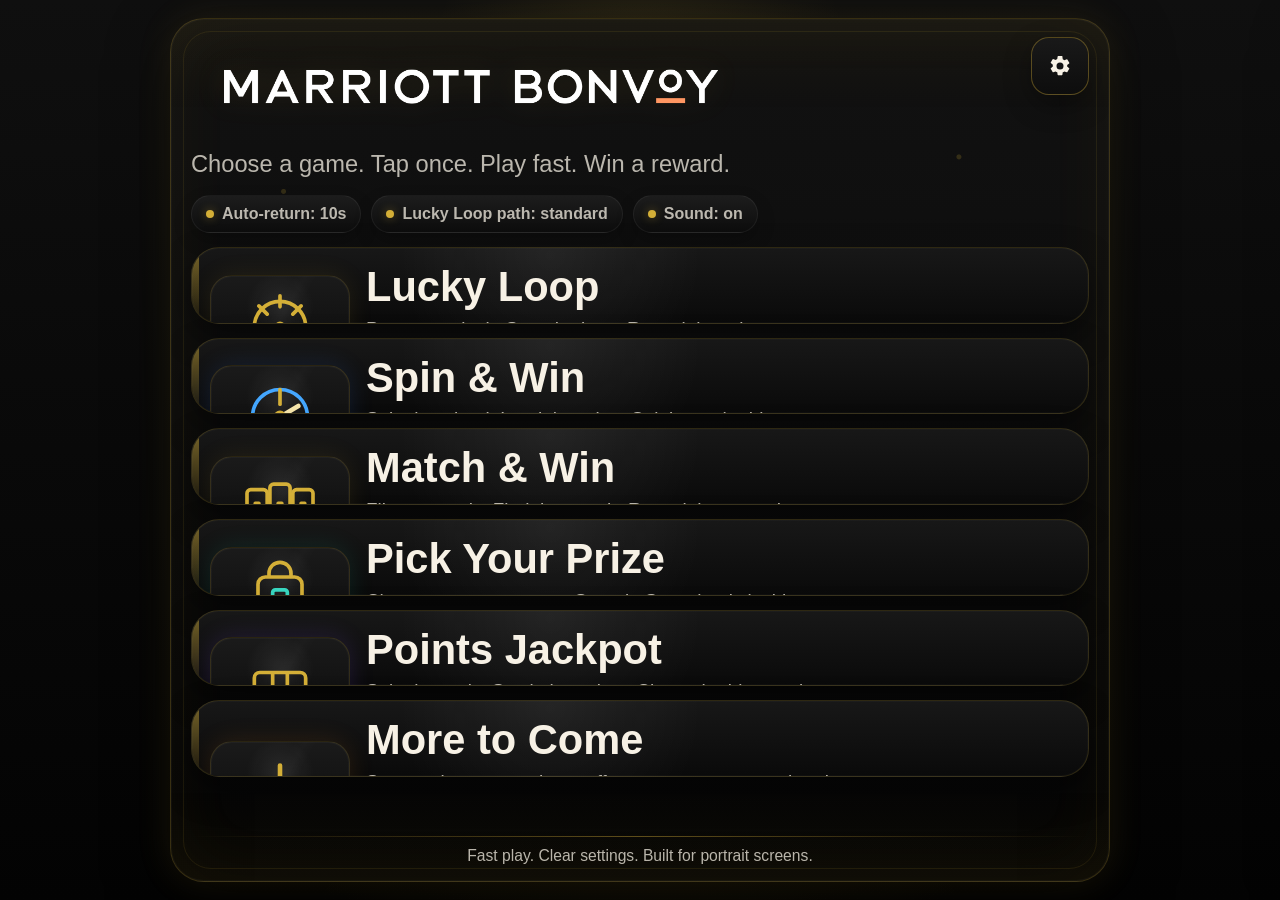
==== commit d2562847: "Add files via upload" ====
--- a/index.html
+++ b/index.html
@@ -1,45 +1,177 @@
-<!DOCTYPE html><html lang="en"><head><meta charset="UTF-8"><meta name="viewport" content="width=device-width, initial-scale=1.0"><title>Bonvoy Rewards Play</title><style>
-:root{--gold:#d4af37;--gold2:#f5df92;--text:#f6f0e6;--muted:#cec4b2;--line:rgba(212,175,55,.22);}*{box-sizing:border-box}html,body{height:100%;margin:0}body{font-family:Arial,Helvetica,sans-serif;background:radial-gradient(circle at 50% 6%, rgba(212,175,55,.12), transparent 22%),radial-gradient(circle at 50% 100%, rgba(212,175,55,.08), transparent 28%),linear-gradient(180deg,#121212,#040404);color:var(--text);overflow:hidden}.screen{height:100vh;padding:18px;display:grid;place-items:center}.frame{position:relative;width:min(100%,980px);height:min(calc(100vh - 36px),1600px);border-radius:36px;border:1px solid var(--line);background:linear-gradient(180deg, rgba(20,20,20,.995), rgba(5,5,5,.998));box-shadow:inset 0 0 0 1px rgba(255,255,255,.03),inset 0 0 90px rgba(212,175,55,.05),0 0 44px rgba(212,175,55,.10),0 26px 70px rgba(0,0,0,.55);overflow:hidden;padding:20px;display:grid;grid-template-rows:auto auto 1fr;gap:16px}.frame:before{content:'';position:absolute;inset:10px;border-radius:28px;border:1px solid rgba(212,175,55,.11);pointer-events:none}.top{display:flex;justify-content:space-between;gap:12px;align-items:flex-start;position:relative;z-index:1}.brand{display:grid;gap:10px;max-width:72%}.brand img{width:min(100%,620px);display:block;filter:drop-shadow(0 0 14px rgba(212,175,55,.1))}.subhead{font-size:clamp(1rem,1.55vw,1.2rem);line-height:1.38;color:var(--muted);max-width:34rem;margin-top:2px}.settings-btn{width:58px;height:58px;border-radius:18px;border:1px solid rgba(212,175,55,.36);background:linear-gradient(180deg,#191919,#0d0d0d);color:var(--text);display:grid;place-items:center;cursor:pointer;box-shadow:0 10px 28px rgba(0,0,0,.32)}.settings-btn svg{width:24px;height:24px;fill:currentColor}.settings-row{display:flex;gap:10px;flex-wrap:wrap;position:relative;z-index:1}.pill{display:inline-flex;align-items:center;gap:8px;padding:10px 14px;border-radius:999px;background:linear-gradient(180deg, rgba(28,28,28,.97), rgba(11,11,11,.99));border:1px solid rgba(255,255,255,.06);box-shadow:0 8px 18px rgba(0,0,0,.22);font-weight:800;color:#e4ddcf}.dot{width:8px;height:8px;border-radius:50%;background:var(--gold);box-shadow:0 0 10px rgba(212,175,55,.45)}.games{display:grid;grid-template-columns:1fr;gap:14px;align-content:start;position:relative;z-index:1;min-height:0}.card{text-decoration:none;color:inherit;position:relative;border-radius:30px;padding:20px 20px 20px 22px;border:1px solid rgba(212,175,55,.18);background:radial-gradient(circle at 48% 12%, rgba(255,255,255,.07), transparent 26%),linear-gradient(180deg, rgba(22,22,22,.99), rgba(8,8,8,.995));box-shadow:0 16px 34px rgba(0,0,0,.38), inset 0 0 0 1px rgba(255,255,255,.02);display:grid;grid-template-columns:140px 1fr 24px;align-items:center;gap:18px;overflow:hidden;transition:transform .18s ease,border-color .18s ease,box-shadow .18s ease}.card:hover,.card:focus-visible{transform:translateY(-2px);border-color:rgba(212,175,55,.4);box-shadow:0 0 22px rgba(212,175,55,.12),0 16px 34px rgba(0,0,0,.42);outline:none}.card:before{content:'';position:absolute;left:0;top:0;bottom:0;width:7px;background:linear-gradient(180deg, rgba(212,175,55,.8), rgba(212,175,55,.08));opacity:.65}.thumb{height:106px;border-radius:24px;border:1px solid rgba(212,175,55,.16);background:radial-gradient(circle at 50% 24%, rgba(255,255,255,.08), transparent 34%),linear-gradient(180deg, rgba(27,27,27,.98), rgba(9,9,9,.995));display:grid;place-items:center;position:relative;box-shadow:inset 0 0 0 1px rgba(255,255,255,.03),0 0 28px rgba(212,175,55,.08)}.thumb:after{content:'';position:absolute;inset:0;border-radius:24px;background:linear-gradient(120deg, transparent 0 42%, rgba(255,255,255,.06) 48%, transparent 54%);opacity:.24}.thumb svg{width:88px;height:88px;display:block}.title{font-size:clamp(2.15rem,3.2vw,2.8rem);font-weight:900;line-height:.98;margin:0 0 8px}.desc{margin:0;color:var(--muted);font-size:clamp(1.02rem,1.45vw,1.15rem);line-height:1.36;max-width:32rem}.arrow{font-size:2.05rem;color:#f1d986;opacity:.9}.accent-blue .thumb{box-shadow:inset 0 0 0 1px rgba(255,255,255,.03),0 0 28px rgba(58,127,255,.15)}.accent-teal .thumb{box-shadow:inset 0 0 0 1px rgba(255,255,255,.03),0 0 28px rgba(27,183,158,.15)}.accent-purple .thumb{box-shadow:inset 0 0 0 1px rgba(255,255,255,.03),0 0 28px rgba(139,88,255,.17)}.accent-amber .thumb{box-shadow:inset 0 0 0 1px rgba(255,255,255,.03),0 0 28px rgba(207,119,34,.16)}.accent-gold .thumb{box-shadow:inset 0 0 0 1px rgba(255,255,255,.03),0 0 28px rgba(212,175,55,.13)}.drawer-backdrop{position:fixed;inset:0;background:rgba(0,0,0,.46);backdrop-filter:blur(3px);display:none;z-index:90}.drawer-backdrop.show{display:block}.drawer{position:fixed;top:18px;right:18px;bottom:18px;width:min(88vw,430px);background:linear-gradient(180deg, rgba(20,20,20,.99), rgba(7,7,7,.998));border:1px solid rgba(212,175,55,.24);border-radius:28px;padding:18px;box-shadow:0 20px 70px rgba(0,0,0,.55),0 0 28px rgba(212,175,55,.10);transform:translateX(115%);transition:transform .22s ease;z-index:100;display:grid;grid-template-rows:auto 1fr auto;gap:14px}.drawer.show{transform:translateX(0)}.drawer h2{margin:0;font-size:1.7rem}.drawer p{margin:6px 0 0;color:var(--muted);line-height:1.45}.settings-grid{display:grid;gap:14px;align-content:start;overflow:auto}.setting-card{padding:14px;border-radius:18px;background:linear-gradient(180deg, rgba(29,29,29,.98), rgba(12,12,12,.99));border:1px solid rgba(255,255,255,.06)}.setting-title{margin:0 0 6px;font-size:1rem;font-weight:900}.setting-help{margin:0 0 12px;color:var(--muted);font-size:.92rem;line-height:1.42}.row{display:flex;align-items:center;justify-content:space-between;gap:12px;flex-wrap:wrap}.segmented{display:inline-flex;gap:8px;flex-wrap:wrap}.segmented button,.small-btn{border:1px solid rgba(255,255,255,.08);background:rgba(255,255,255,.04);color:var(--text);cursor:pointer;min-height:38px;padding:8px 12px;border-radius:12px;font-weight:800}.segmented button.active{background:rgba(212,175,55,.16);border-color:rgba(212,175,55,.28);color:#fff3bf}.small-btn{background:rgba(212,175,55,.12);border-color:rgba(212,175,55,.18)}.switch{display:inline-flex;align-items:center;gap:10px;font-weight:800}.switch input{display:none}.track{width:56px;height:32px;background:#2a2a2a;border-radius:999px;position:relative;border:1px solid rgba(255,255,255,.08);transition:.18s}.track:after{content:'';position:absolute;top:3px;left:3px;width:24px;height:24px;border-radius:50%;background:#fff;transition:.18s}.switch input:checked + .track{background:rgba(212,175,55,.34);border-color:rgba(212,175,55,.45)}.switch input:checked + .track:after{left:27px;background:#ffe89c}.seconds-wrap{display:flex;align-items:center;gap:8px}.seconds-wrap input{width:86px;min-height:40px;background:#121212;color:var(--text);border:1px solid rgba(255,255,255,.08);border-radius:12px;padding:8px 10px;font-size:1rem;font-weight:800}.drawer-actions{display:flex;justify-content:flex-end;gap:10px}@media (max-width:760px){.screen{padding:10px}.frame{height:calc(100vh - 20px);padding:14px;border-radius:28px}.brand img{width:min(100%,460px)}.subhead{font-size:.98rem}.card{grid-template-columns:104px 1fr 18px;padding:14px 14px 14px 16px}.thumb{height:88px}.thumb svg{width:72px;height:72px}.title{font-size:1.7rem}}</style></head><body><div class="screen"><main class="frame"><section class="top"><div class="brand"><img src="BONVOY_WORDMARK_2C_REV_RGB.png" alt="Bonvoy" onerror="this.style.display='none'"><div class="subhead">Choose a game and start the next guest moment.</div></div><button class="settings-btn" id="settingsBtn" aria-label="Settings"><svg viewBox="0 0 24 24"><path d="M19.14,12.94a7.43,7.43,0,0,0,.05-.94,7.43,7.43,0,0,0-.05-.94l2.03-1.58a.5.5,0,0,0,.12-.64l-1.92-3.32a.5.5,0,0,0-.6-.22l-2.39.96a7.28,7.28,0,0,0-1.63-.94L14.4,2.5a.5.5,0,0,0-.49-.4H10.09a.5.5,0,0,0-.49.4L9.25,5.32a7.28,7.28,0,0,0-1.63.94l-2.39-.96a.5.5,0,0,0-.6.22L2.71,8.84a.5.5,0,0,0,.12.64L4.86,11.06a7.43,7.43,0,0,0-.05.94,7.43,7.43,0,0,0,.05.94L2.83,14.52a.5.5,0,0,0-.12.64l1.92,3.32a.5.5,0,0,0,.6.22l2.39-.96a7.28,7.28,0,0,0,1.63.94l.35,2.82a.5.5,0,0,0,.49.4h3.82a.5.5,0,0,0,.49-.4l.35-2.82a7.28,7.28,0,0,0,1.63-.94l2.39.96a.5.5,0,0,0,.6-.22l1.92-3.32a.5.5,0,0,0-.12-.64ZM12,15.5A3.5,3.5,0,1,1,15.5,12,3.5,3.5,0,0,1,12,15.5Z"/></svg></button></section><div class="settings-row" id="settingsSummary"></div><section class="games"><a class="card accent-gold" href="lucky-loop.html"><div class="thumb"><svg viewBox="0 0 100 100"><circle cx="50" cy="50" r="28" fill="none" stroke="#d8b84a" stroke-width="4"/><circle cx="50" cy="50" r="6" fill="#d8b84a"/><g stroke="#d8b84a" stroke-width="4" stroke-linecap="round"><path d="M50 16v10"/><path d="M50 74v10"/><path d="M16 50h10"/><path d="M74 50h10"/><path d="M26 26l7 7"/><path d="M67 67l7 7"/><path d="M74 26l-7 7"/><path d="M26 74l7-7"/></g></svg></div><div><h2 class="title">Lucky Loop</h2><p class="desc">Stop the loop. Land the prize.</p></div><div class="arrow">›</div></a><a class="card accent-blue" href="spin-win.html"><div class="thumb"><svg viewBox="0 0 100 100"><circle cx="50" cy="50" r="28" fill="none" stroke="#45a5ff" stroke-width="5"/><circle cx="50" cy="50" r="5" fill="#f0d37a"/><path d="M50 22v16" stroke="#f0d37a" stroke-width="4" stroke-linecap="round"/><path d="M50 50l18-12" stroke="#fff2c7" stroke-width="5" stroke-linecap="round"/></svg></div><div><h2 class="title">Spin &amp; Win</h2><p class="desc">Spin the wheel. Hit the prize.</p></div><div class="arrow">›</div></a><a class="card accent-purple" href="#"><div class="thumb"><svg viewBox="0 0 100 100"><rect x="22" y="28" width="18" height="28" rx="4" fill="none" stroke="#d6b650" stroke-width="4"/><rect x="41" y="24" width="18" height="36" rx="4" fill="none" stroke="#d6b650" stroke-width="4"/><rect x="60" y="28" width="18" height="28" rx="4" fill="none" stroke="#d6b650" stroke-width="4"/><text x="31" y="49" text-anchor="middle" font-size="20" font-weight="900" fill="#d6b650">?</text><text x="50" y="47" text-anchor="middle" font-size="24" font-weight="900" fill="#d6b650">?</text><text x="69" y="49" text-anchor="middle" font-size="20" font-weight="900" fill="#d6b650">?</text></svg></div><div><h2 class="title">Match &amp; Win</h2><p class="desc">Flip two cards. Find the match.</p></div><div class="arrow">›</div></a><a class="card accent-teal" href="#"><div class="thumb"><svg viewBox="0 0 100 100"><rect x="24" y="34" width="52" height="34" rx="6" fill="none" stroke="#d6b650" stroke-width="4"/><path d="M39 34v-8c0-6 22-6 22 0v8" fill="none" stroke="#d6b650" stroke-width="4"/><rect x="43" y="46" width="14" height="10" rx="2" fill="none" stroke="#29d0c1" stroke-width="3"/></svg></div><div><h2 class="title">Pick Your Prize</h2><p class="desc">Choose a case. Reveal the surprise.</p></div><div class="arrow">›</div></a><a class="card accent-amber" href="#"><div class="thumb"><svg viewBox="0 0 100 100"><rect x="26" y="32" width="48" height="30" rx="4" fill="none" stroke="#d6b650" stroke-width="4"/><path d="M38 32v30M50 32v30M62 32v30" stroke="#d6b650" stroke-width="4"/><path d="M30 72h40" stroke="#9252f3" stroke-width="5" stroke-linecap="round"/></svg></div><div><h2 class="title">Points Jackpot</h2><p class="desc">Spin the reels. Chase the points.</p></div><div class="arrow">›</div></a><a class="card accent-gold" href="#"><div class="thumb"><svg viewBox="0 0 100 100"><path d="M50 22v56M22 50h56" stroke="#d6b650" stroke-width="6" stroke-linecap="round"/></svg></div><div><h2 class="title">Coming Soon</h2><p class="desc">Seasonal games and one-off guest moments.</p></div><div class="arrow">›</div></a></section></main></div><div class="drawer-backdrop" id="drawerBackdrop"></div><aside class="drawer" id="drawer"><div><h2>Game Settings</h2><p>Shared settings for all games.</p></div><div class="settings-grid"><section class="setting-card"><h3 class="setting-title">Lucky Loop Path</h3><p class="setting-help">Choose the movement style for Lucky Loop.</p><div class="segmented"><button data-path="standard">Standard</button><button data-path="random">Random</button></div></section><section class="setting-card"><div class="row"><div><h3 class="setting-title">Sound</h3><p class="setting-help">Turn game sound on or off.</p></div><label class="switch"><input type="checkbox" id="soundToggle"><span class="track"></span><span id="soundText">On</span></label></div></section><section class="setting-card"><h3 class="setting-title">Popup Duration</h3><p class="setting-help">How long winner popups stay on screen.</p><div class="seconds-wrap"><input type="number" min="3" max="20" step="1" id="popupSeconds"><span>seconds</span></div></section><section class="setting-card"><h3 class="setting-title">After Win</h3><p class="setting-help">Choose where the guest goes after the popup ends.</p><div class="segmented"><button data-after="menu">Main Menu</button><button data-after="game">Back to Game</button></div></section></div><div class="drawer-actions"><button class="small-btn" id="closeSettings">Done</button></div></aside><script>
+<!DOCTYPE html>
+<html lang="en">
+<head>
+<meta charset="UTF-8" />
+<meta name="viewport" content="width=device-width, initial-scale=1.0" />
+<title>Bonvoy Rewards Play</title>
+<style>
+:root{--bg:#040404;--bg2:#0d0d0d;--panel:#101010;--panel2:#171717;--gold:#d4af37;--gold2:#f0d37a;--line:rgba(212,175,55,.24);--soft:rgba(212,175,55,.10);--text:#f7f1e5;--muted:rgba(247,241,229,.74);--shadow:0 20px 60px rgba(0,0,0,.55);}
+*{box-sizing:border-box} html,body{height:100%;margin:0}
+body{font-family:Arial,Helvetica,sans-serif;color:var(--text);background:radial-gradient(circle at 50% 8%, rgba(212,175,55,.12), transparent 20%), radial-gradient(circle at 50% 120%, rgba(212,175,55,.08), transparent 30%), linear-gradient(180deg,#0f0f0f 0%, #030303 100%);overflow:hidden;}
+.screen{height:100vh;padding:18px;display:flex;justify-content:center;align-items:center}
+.frame{position:relative;width:min(100%,940px);height:min(calc(100vh - 36px), 1600px);border-radius:34px;border:1px solid var(--line);background:linear-gradient(180deg, rgba(18,18,18,.995), rgba(5,5,5,.998));box-shadow:inset 0 0 0 1px rgba(255,255,255,.03), inset 0 0 70px rgba(212,175,55,.05), 0 0 36px rgba(212,175,55,.10), var(--shadow);overflow:hidden;padding:18px 20px 16px;display:grid;grid-template-rows:auto auto 1fr auto;gap:14px}
+.frame:before,.frame:after{content:"";position:absolute;inset:0;pointer-events:none}
+.frame:before{background:radial-gradient(circle at 12% 20%, rgba(212,175,55,.2) 0 2px, transparent 3px),radial-gradient(circle at 84% 16%, rgba(212,175,55,.2) 0 2px, transparent 3px),radial-gradient(circle at 14% 84%, rgba(212,175,55,.16) 0 2px, transparent 3px),radial-gradient(circle at 86% 86%, rgba(212,175,55,.16) 0 2px, transparent 3px),linear-gradient(180deg, rgba(212,175,55,.04), transparent 12%, transparent 88%, rgba(212,175,55,.04));opacity:.95}
+.frame:after{inset:12px;border-radius:28px;border:1px solid rgba(212,175,55,.10)}
+.top{position:relative;z-index:1;display:flex;justify-content:space-between;gap:14px;align-items:flex-start}
+.brand{display:grid;gap:14px;max-width:80%}
+.brand img{width:min(100%,560px);height:auto;display:block;filter:drop-shadow(0 0 14px rgba(212,175,55,.12))}
+.kicker{color:var(--gold2);font-size:.95rem;letter-spacing:.26em;text-transform:uppercase;font-weight:800}
+.headline{font-size:clamp(1.25rem,1.85vw,1.55rem);line-height:1.38;color:var(--muted);max-width:34rem;margin-top:-2px}
+.settings-btn{width:58px;height:58px;border-radius:18px;border:1px solid rgba(212,175,55,.36);background:linear-gradient(180deg,#191919,#0d0d0d);color:var(--text);display:grid;place-items:center;cursor:pointer;box-shadow:0 10px 28px rgba(0,0,0,.32)}
+.settings-btn svg{width:24px;height:24px;fill:currentColor}
+.status-row{display:flex;gap:10px;flex-wrap:wrap;position:relative;z-index:1}
+.pill{display:inline-flex;align-items:center;gap:8px;padding:9px 14px;border-radius:999px;background:linear-gradient(180deg, rgba(29,29,29,.97), rgba(13,13,13,.99));border:1px solid rgba(255,255,255,.06);box-shadow:0 8px 18px rgba(0,0,0,.22);font-weight:800;color:var(--muted)}
+.dot{width:8px;height:8px;border-radius:50%;background:var(--gold);box-shadow:0 0 10px rgba(212,175,55,.4)}
+.games{position:relative;z-index:1;display:grid;grid-template-columns:1fr;gap:14px;align-content:start;min-height:0}
+.game{position:relative;display:grid;grid-template-columns:140px 1fr 28px;gap:16px;align-items:center;padding:18px 18px;border-radius:28px;border:1px solid rgba(212,175,55,.18);background:radial-gradient(circle at 40% 10%, rgba(255,255,255,.06), transparent 28%), linear-gradient(180deg, rgba(24,24,24,.98), rgba(10,10,10,.995));box-shadow:0 14px 34px rgba(0,0,0,.38), inset 0 0 0 1px rgba(255,255,255,.02);text-decoration:none;color:inherit;overflow:hidden;transition:transform .18s ease,border-color .18s ease,box-shadow .18s ease}
+.game:hover,.game:focus-visible{transform:translateY(-2px);border-color:rgba(212,175,55,.38);box-shadow:0 0 24px rgba(212,175,55,.10),0 14px 34px rgba(0,0,0,.4);outline:none}
+.game:before{content:"";position:absolute;left:0;top:0;bottom:0;width:7px;background:linear-gradient(180deg, rgba(212,175,55,.8), rgba(212,175,55,.08));opacity:.65}
+.thumb{position:relative;height:104px;border-radius:22px;border:1px solid rgba(212,175,55,.16);background:radial-gradient(circle at 50% 30%, rgba(255,255,255,.08), transparent 34%), linear-gradient(180deg, rgba(27,27,27,.98), rgba(9,9,9,.995));display:grid;place-items:center;box-shadow:inset 0 0 0 1px rgba(255,255,255,.03)}
+.thumb:after{content:"";position:absolute;inset:0;border-radius:22px;background:linear-gradient(120deg, transparent 0 42%, rgba(255,255,255,.06) 48%, transparent 54%);opacity:.25}
+.thumb svg{width:88px;height:88px;display:block}
+.game-title{font-size:clamp(2rem,3.25vw,2.8rem);font-weight:900;line-height:1;margin:0 0 8px}
+.game-desc{margin:0;color:var(--muted);font-size:clamp(1rem,1.55vw,1.18rem);line-height:1.42;max-width:32rem}
+.badge{display:inline-flex;align-items:center;margin-top:12px;padding:8px 12px;border-radius:999px;font-weight:900;letter-spacing:.06em;text-transform:uppercase;font-size:.8rem;border:1px solid rgba(255,255,255,.06);background:rgba(255,255,255,.04);color:var(--muted)}
+.badge.live{background:rgba(212,175,55,.16);border-color:rgba(212,175,55,.2);color:#fff3bf}
+.arrow{font-size:2.1rem;color:#f0d57f;opacity:.88;text-align:right}
+.accent-gold .thumb{box-shadow:inset 0 0 0 1px rgba(255,255,255,.03),0 0 24px rgba(212,175,55,.10)}
+.accent-blue .thumb{box-shadow:inset 0 0 0 1px rgba(255,255,255,.03),0 0 24px rgba(58,127,255,.14)}
+.accent-teal .thumb{box-shadow:inset 0 0 0 1px rgba(255,255,255,.03),0 0 24px rgba(27,183,158,.14)}
+.accent-purple .thumb{box-shadow:inset 0 0 0 1px rgba(255,255,255,.03),0 0 24px rgba(139,88,255,.16)}
+.accent-amber .thumb{box-shadow:inset 0 0 0 1px rgba(255,255,255,.03),0 0 24px rgba(207,119,34,.15)}
+.footer{position:relative;z-index:1;display:grid;align-content:end;gap:10px;min-height:74px}
+.line{height:1px;background:linear-gradient(90deg, transparent, rgba(212,175,55,.42), transparent)}
+.footer-copy{text-align:center;color:var(--muted);font-size:.98rem}
+.drawer-backdrop{position:fixed;inset:0;background:rgba(0,0,0,.46);backdrop-filter:blur(3px);display:none;z-index:90}
+.drawer-backdrop.show{display:block}
+.drawer{position:fixed;top:18px;right:18px;bottom:18px;width:min(88vw,430px);background:linear-gradient(180deg, rgba(20,20,20,.99), rgba(7,7,7,.998));border:1px solid rgba(212,175,55,.24);border-radius:28px;padding:18px;box-shadow:0 20px 70px rgba(0,0,0,.55),0 0 28px rgba(212,175,55,.10);transform:translateX(115%);transition:transform .22s ease;z-index:100;display:grid;grid-template-rows:auto 1fr auto;gap:14px}
+.drawer.show{transform:translateX(0)}
+.drawer h2{margin:0;font-size:1.7rem} .drawer p{margin:6px 0 0;color:var(--muted);line-height:1.45}
+.settings-grid{display:grid;gap:14px;align-content:start;overflow:auto}
+.setting-card{padding:14px;border-radius:18px;background:linear-gradient(180deg, rgba(29,29,29,.98), rgba(12,12,12,.99));border:1px solid rgba(255,255,255,.06)}
+.setting-title{margin:0 0 6px;font-size:1rem;font-weight:900} .setting-help{margin:0 0 12px;color:var(--muted);font-size:.92rem;line-height:1.42}
+.row{display:flex;align-items:center;justify-content:space-between;gap:12px;flex-wrap:wrap}
+.segmented{display:inline-flex;gap:8px;flex-wrap:wrap}
+.segmented button,.small-btn{border:1px solid rgba(255,255,255,.08);background:rgba(255,255,255,.04);color:var(--text);cursor:pointer;min-height:38px;padding:8px 12px;border-radius:12px;font-weight:800}
+.segmented button.active{background:rgba(212,175,55,.16);border-color:rgba(212,175,55,.28);color:#fff3bf}
+.small-btn{background:rgba(212,175,55,.12);border-color:rgba(212,175,55,.18)}
+.switch{display:inline-flex;align-items:center;gap:10px;font-weight:800} .switch input{display:none}
+.track{width:56px;height:32px;background:#2a2a2a;border-radius:999px;position:relative;border:1px solid rgba(255,255,255,.08);transition:.18s} .track:after{content:"";position:absolute;top:3px;left:3px;width:24px;height:24px;border-radius:50%;background:#fff;transition:.18s}
+.switch input:checked + .track{background:rgba(212,175,55,.34);border-color:rgba(212,175,55,.45)} .switch input:checked + .track:after{left:27px;background:#ffe89c}
+.seconds-wrap{display:flex;align-items:center;gap:8px} .seconds-wrap input{width:86px;min-height:40px;background:#121212;color:var(--text);border:1px solid rgba(255,255,255,.08);border-radius:12px;padding:8px 10px;font-size:1rem;font-weight:800}
+.drawer-actions{display:flex;justify-content:flex-end;gap:10px}
+@media (max-width:760px){.screen{padding:10px} .frame{height:calc(100vh - 20px);padding:14px 14px 12px;border-radius:28px} .game{grid-template-columns:108px 1fr 22px;padding:14px 14px;min-height:120px} .thumb{height:88px} .thumb svg{width:74px;height:74px} .game-title{font-size:1.65rem} .brand img{width:min(100%,420px)} .headline{font-size:.98rem} .settings-btn{width:52px;height:52px} }
+</style>
+</head>
+<body>
+<div class="screen"><main class="frame">
+  <section class="top">
+    <div class="brand">
+      <img src="[data-uri]" alt="Marriott Bonvoy" />
+      <div class="headline">Choose a game. Tap once. Play fast. Win a reward.</div>
+    </div>
+    <button class="settings-btn" id="settingsBtn" aria-label="Open settings"><svg viewBox="0 0 24 24"><path d="M19.14 12.94c.04-.31.06-.63.06-.94s-.02-.63-.06-.94l2.03-1.58a.5.5 0 0 0 .12-.64l-1.92-3.32a.5.5 0 0 0-.6-.22l-2.39.96a7.26 7.26 0 0 0-1.63-.94l-.36-2.54A.5.5 0 0 0 13.9 2h-3.8a.5.5 0 0 0-.49.42l-.36 2.54c-.58.22-1.13.54-1.63.94l-2.39-.96a.5.5 0 0 0-.6.22L2.71 8.48a.5.5 0 0 0 .12.64l2.03 1.58c-.04.31-.06.63-.06.94s.02.63.06.94l-2.03 1.58a.5.5 0 0 0-.12.64l1.92 3.32c.13.22.39.31.6.22l2.39-.96c.5.4 1.05.72 1.63.94l.36 2.54c.04.24.25.42.49.42h3.8c.24 0 .45-.18.49-.42l.36-2.54c.58-.22 1.13-.54 1.63-.94l2.39.96c.22.09.47 0 .6-.22l1.92-3.32a.5.5 0 0 0-.12-.64l-2.03-1.58ZM12 15.5A3.5 3.5 0 1 1 12 8.5a3.5 3.5 0 0 1 0 7Z"/></svg></button>
+  </section>
+  <section class="status-row">
+    <div class="pill"><span class="dot"></span><span id="statusReturn">Auto-return: 10s</span></div>
+    <div class="pill"><span class="dot"></span><span id="statusPath">Lucky Loop path: standard</span></div>
+    <div class="pill"><span class="dot"></span><span id="statusSound">Sound: on</span></div>
+  </section>
+  <section class="games">
+    <a class="game accent-gold" href="lucky-loop.html">
+      <div class="thumb"><svg viewBox="0 0 96 96" fill="none"><circle cx="48" cy="48" r="28" stroke="#D4AF37" stroke-width="4"/><circle cx="48" cy="48" r="6" fill="#D4AF37"/><path d="M48 14v12M48 70v12M14 48h12M70 48h12M25 25l9 9M62 62l9 9M71 25l-9 9M34 62l-9 9" stroke="#D4AF37" stroke-width="4" stroke-linecap="round"/></svg></div>
+      <div><h3 class="game-title">Lucky Loop</h3><p class="game-desc">Press your luck. Stop the loop. Reveal the prize.</p><span class="badge live">Live now</span></div><div class="arrow">›</div>
+    </a>
+    <a class="game accent-blue" href="spin-win.html">
+      <div class="thumb"><svg viewBox="0 0 96 96" fill="none"><circle cx="48" cy="48" r="30" stroke="#44A7FF" stroke-width="4"/><path d="M48 18v16" stroke="#D4AF37" stroke-width="4" stroke-linecap="round"/><path d="M48 48 68 36" stroke="#F6E5AA" stroke-width="5" stroke-linecap="round"/><circle cx="48" cy="48" r="7" fill="#D4AF37"/></svg></div>
+      <div><h3 class="game-title">Spin &amp; Win</h3><p class="game-desc">Spin the wheel. Land the prize. Celebrate the hit.</p><span class="badge">Ready next</span></div><div class="arrow">›</div>
+    </a>
+    <a class="game accent-gold" href="#" onclick="return false;">
+      <div class="thumb"><svg viewBox="0 0 96 96" fill="none"><rect x="12" y="28" width="22" height="28" rx="4" stroke="#D4AF37" stroke-width="4"/><rect x="37" y="22" width="22" height="34" rx="4" stroke="#D4AF37" stroke-width="4"/><rect x="62" y="28" width="22" height="28" rx="4" stroke="#D4AF37" stroke-width="4"/><path d="M21 43h4m21 0h4m21 0h4" stroke="#D4AF37" stroke-width="4" stroke-linecap="round"/></svg></div>
+      <div><h3 class="game-title">Match &amp; Win</h3><p class="game-desc">Flip two cards. Find the match. Reveal the reward.</p><span class="badge">Coming soon</span></div><div class="arrow">›</div>
+    </a>
+    <a class="game accent-teal" href="#" onclick="return false;">
+      <div class="thumb"><svg viewBox="0 0 96 96" fill="none"><rect x="24" y="24" width="48" height="44" rx="8" stroke="#D4AF37" stroke-width="4"/><path d="M36 24v-4a12 12 0 0 1 24 0v4" stroke="#D4AF37" stroke-width="4"/><rect x="40" y="38" width="16" height="14" rx="3" stroke="#37D7C0" stroke-width="4"/></svg></div>
+      <div><h3 class="game-title">Pick Your Prize</h3><p class="game-desc">Choose a mystery case. Open it. See what is inside.</p><span class="badge">Coming soon</span></div><div class="arrow">›</div>
+    </a>
+    <a class="game accent-purple" href="#" onclick="return false;">
+      <div class="thumb"><svg viewBox="0 0 96 96" fill="none"><rect x="20" y="30" width="56" height="36" rx="6" stroke="#D4AF37" stroke-width="4"/><path d="M40 30v36M56 30v36" stroke="#D4AF37" stroke-width="4"/><path d="M25 72h46" stroke="#9858FF" stroke-width="4" stroke-linecap="round"/></svg></div>
+      <div><h3 class="game-title">Points Jackpot</h3><p class="game-desc">Spin the reels. Stack the points. Chase the bigger win.</p><span class="badge">Coming soon</span></div><div class="arrow">›</div>
+    </a>
+    <a class="game accent-amber" href="#" onclick="return false;">
+      <div class="thumb"><svg viewBox="0 0 96 96" fill="none"><path d="M48 18v60M18 48h60" stroke="#D4AF37" stroke-width="5" stroke-linecap="round"/></svg></div>
+      <div><h3 class="game-title">More to Come</h3><p class="game-desc">Seasonal games and one-off guest moments can drop in here.</p><span class="badge">Open slot</span></div><div class="arrow">›</div>
+    </a>
+  </section>
+  <section class="footer"><div class="line"></div><div class="footer-copy">Fast play. Clear settings. Built for portrait screens.</div></section>
+</main></div>
+<div class="drawer-backdrop" id="drawerBackdrop"></div>
+<aside class="drawer" id="drawer" aria-hidden="true">
+  <div><h2>Game settings</h2><p>Update Lucky Loop here. The live game stays guest-facing and clean.</p></div>
+  <div class="settings-grid">
+    <div class="setting-card"><div class="setting-title">Lucky Loop path</div><p class="setting-help">Choose the standard loop or a random jump path.</p><div class="segmented"><button id="pathStandard">Standard</button><button id="pathRandom">Random</button></div></div>
+    <div class="setting-card"><div class="setting-title">Sound</div><p class="setting-help">Turn game audio on or off.</p><label class="switch"><input type="checkbox" id="soundToggle"><span class="track"></span><span id="soundLabel">On</span></label></div>
+    <div class="setting-card"><div class="setting-title">Auto-return to menu</div><p class="setting-help">Send the guest back to the main menu after the prize reveal.</p><div class="row"><label class="switch"><input type="checkbox" id="returnToggle"><span class="track"></span><span id="returnLabel">On</span></label><div class="seconds-wrap"><span>Seconds</span><input id="secondsInput" type="number" min="3" max="30" step="1"></div></div></div>
+  </div>
+  <div class="drawer-actions"><button class="small-btn" id="closeDrawer">Done</button></div>
+</aside>
+<script>
 
-const SETTINGS_KEY = 'bonvoyRewardsPlaySettings';
-const PRIZE_CSV = "https://docs.google.com/spreadsheets/d/e/2PACX-1vSghLINBiTIV-kBxQ1W5tHwMFTdJg_8SS5ut_EcagFvcszr0FLLUmV8k5gQUR7YKA/pub?gid=966349411&single=true&output=csv";
-const DEFAULT_SETTINGS = { soundOn: true, randomPath: false, popupSeconds: 8, afterWinAction: 'menu' };
-const DEFAULT_PRIZES = [
-  {label:'500 Points', accent:'blue'}, {label:'1,000 Points', accent:'blue'}, {label:'1,500 Points', accent:'blue'},
-  {label:'2,500 Points', accent:'purple'}, {label:'Free Parking', accent:'teal'}, {label:'Free Appetizer', accent:'amber'},
-  {label:'Starbucks Drink', accent:'amber'}, {label:'Breakfast for 2', accent:'teal'}, {label:'Late Checkout', accent:'gold'},
-  {label:'Gift Shop Snack/Drink', accent:'amber'}, {label:'Bonus Treat', accent:'teal'}, {label:'Room Upgrade', accent:'gold'},
-  {label:'Spin Again', accent:'purple'}, {label:'Spin Again and Win Double', accent:'purple'}
-];
-const ACCENT_COLORS = { blue:'#154fa7', teal:'#0d6a63', purple:'#6e2cb0', amber:'#915112', gold:'#6e5b19', neutral:'#3b3b3b' };
-function loadSettings(){ try{ const raw=localStorage.getItem(SETTINGS_KEY); const parsed=raw?JSON.parse(raw):{}; return {...DEFAULT_SETTINGS, ...parsed, popupSeconds:Math.max(3, Math.min(20, Number(parsed.popupSeconds ?? DEFAULT_SETTINGS.popupSeconds)))}; } catch(e){ return {...DEFAULT_SETTINGS}; } }
-function saveSettings(s){ localStorage.setItem(SETTINGS_KEY, JSON.stringify(s)); }
-function parseCsvLine(line){ const result=[]; let current='', inQuotes=false; for(let i=0;i<line.length;i++){ const ch=line[i], next=line[i+1]; if(ch==='"'){ if(inQuotes && next==='"'){ current+='"'; i++; } else inQuotes=!inQuotes; } else if(ch===',' && !inQuotes){ result.push(current.trim()); current=''; } else current+=ch; } result.push(current.trim()); return result; }
-function normalizeAccent(a){ const k=(a||'').toLowerCase(); return ACCENT_COLORS[k] ? k : 'blue'; }
-async function fetchPrizeRows(){
+const STORAGE_KEY = "bonvoyRewardsPlaySettings";
+function loadSettings(){
   try{
-    const res = await fetch(PRIZE_CSV, {cache:'no-store'}); const text = await res.text();
-    const lines = text.replace(/^\uFEFF/, '').trim().split(/\r?\n/).filter(Boolean); if(!lines.length) throw new Error('empty csv');
-    const headers = parseCsvLine(lines[0]).map(h=>h.toLowerCase());
-    const idx = { active: headers.indexOf('active'), label: headers.indexOf('prize label'), accent: headers.indexOf('accent') };
-    const rows = lines.slice(1).map(parseCsvLine).map(cols => {
-      const active = idx.active >= 0 ? (cols[idx.active] || '').trim().toLowerCase() : 'yes';
-      const label = idx.label >= 0 ? (cols[idx.label] || '').trim() : (cols[0] || '').trim();
-      const accent = idx.accent >= 0 ? normalizeAccent(cols[idx.accent] || '') : 'blue';
-      return {active, label, accent};
-    }).filter(r => r.label && (!r.active || r.active === 'yes' || r.active === 'true' || r.active === '1'));
-    return rows.length ? rows : DEFAULT_PRIZES;
-  }catch(err){ console.warn('Prize feed fallback', err); return DEFAULT_PRIZES; }
+    const raw = localStorage.getItem(STORAGE_KEY);
+    const parsed = raw ? JSON.parse(raw) : {};
+    return {
+      randomPath: !!parsed.randomPath,
+      soundOn: parsed.soundOn !== false,
+      autoReturnOn: parsed.autoReturnOn !== false,
+      autoReturnSeconds: Math.max(3, Math.min(30, Number(parsed.autoReturnSeconds || 10)))
+    };
+  } catch(e){
+    return { randomPath:false, soundOn:true, autoReturnOn:true, autoReturnSeconds:10 };
+  }
 }
-function shortPrizeLabel(label){ const map={ 'Gift Shop Snack/Drink':'Gift Shop', 'Spin Again and Win Double':'Double Win', 'Free Appetizer':'Appetizer', 'Breakfast for 2':'Breakfast', 'Late Checkout':'Late Check-out', 'Starbucks Drink':'Coffee', 'Room Upgrade':'Upgrade', 'Free Parking':'Parking', 'Bonus Treat':'Bonus', 'M Club Access':'M Club' }; return map[label] || label.replace(/^Free\s+/,'').replace(/\s+Points$/,' Pts'); }
-function escapeHtml(s){ return String(s).replace(/[&<>\"]/g, c => ({'&':'&amp;','<':'&lt;','>':'&gt;','"':'&quot;'}[c])); }
-function audioTick(freq=720, dur=.07, vol=.05){ if(!loadSettings().soundOn) return; const Ctx = window.AudioContext || window.webkitAudioContext; if(!Ctx) return; if(!window.__ctx) window.__ctx = new Ctx(); const c = window.__ctx; if(c.state === 'suspended') c.resume().catch(()=>{}); const o=c.createOscillator(), g=c.createGain(); o.type='triangle'; o.frequency.value=freq; g.gain.setValueAtTime(vol, c.currentTime); g.gain.exponentialRampToValueAtTime(0.0001, c.currentTime + dur); o.connect(g); g.connect(c.destination); o.start(); o.stop(c.currentTime + dur); }
+function saveSettings(next){ localStorage.setItem(STORAGE_KEY, JSON.stringify(next)); }
 
-const settingsBtn=document.getElementById('settingsBtn'); const backdrop=document.getElementById('drawerBackdrop'); const drawer=document.getElementById('drawer'); const closeBtn=document.getElementById('closeSettings');
-const settingsSummary=document.getElementById('settingsSummary'); const soundToggle=document.getElementById('soundToggle'); const soundText=document.getElementById('soundText'); const popupSeconds=document.getElementById('popupSeconds'); let settings=loadSettings();
-function renderSummary(){ settingsSummary.innerHTML = '<div class="pill"><span class="dot"></span>Popup: '+settings.popupSeconds+'s</div><div class="pill"><span class="dot"></span>After win: '+(settings.afterWinAction==='menu'?'menu':'game')+'</div><div class="pill"><span class="dot"></span>Lucky Loop path: '+(settings.randomPath?'random':'standard')+'</div><div class="pill"><span class="dot"></span>Sound: '+(settings.soundOn?'on':'off')+'</div>'; }
-function syncDrawer(){ document.querySelectorAll('[data-path]').forEach(b=>b.classList.toggle('active', (b.dataset.path==='random')===settings.randomPath)); document.querySelectorAll('[data-after]').forEach(b=>b.classList.toggle('active', b.dataset.after===settings.afterWinAction)); soundToggle.checked=settings.soundOn; soundText.textContent=settings.soundOn?'On':'Off'; popupSeconds.value=settings.popupSeconds; }
-function openDrawer(){ backdrop.classList.add('show'); drawer.classList.add('show'); syncDrawer(); }
-function closeDrawer(){ backdrop.classList.remove('show'); drawer.classList.remove('show'); }
-settingsBtn.addEventListener('click', openDrawer); closeBtn.addEventListener('click', closeDrawer); backdrop.addEventListener('click', closeDrawer); document.querySelectorAll('[data-path]').forEach(btn=>btn.addEventListener('click',()=>{ settings.randomPath = btn.dataset.path==='random'; saveSettings(settings); syncDrawer(); renderSummary(); })); document.querySelectorAll('[data-after]').forEach(btn=>btn.addEventListener('click',()=>{ settings.afterWinAction = btn.dataset.after; saveSettings(settings); syncDrawer(); renderSummary(); })); soundToggle.addEventListener('change',()=>{ settings.soundOn=soundToggle.checked; soundText.textContent=settings.soundOn?'On':'Off'; saveSettings(settings); renderSummary(); }); popupSeconds.addEventListener('change',()=>{ settings.popupSeconds = Math.max(3, Math.min(20, Number(popupSeconds.value || 8))); popupSeconds.value=settings.popupSeconds; saveSettings(settings); renderSummary(); }); renderSummary();
-</script></body></html>+const settingsBtn = document.getElementById('settingsBtn');
+const drawer = document.getElementById('drawer');
+const backdrop = document.getElementById('drawerBackdrop');
+const closeDrawer = document.getElementById('closeDrawer');
+const pathStandard = document.getElementById('pathStandard');
+const pathRandom = document.getElementById('pathRandom');
+const soundToggle = document.getElementById('soundToggle');
+const soundLabel = document.getElementById('soundLabel');
+const returnToggle = document.getElementById('returnToggle');
+const returnLabel = document.getElementById('returnLabel');
+const secondsInput = document.getElementById('secondsInput');
+const statusPath = document.getElementById('statusPath');
+const statusSound = document.getElementById('statusSound');
+const statusReturn = document.getElementById('statusReturn');
+let settings = loadSettings();
+function applySettings(){
+  pathStandard.classList.toggle('active', !settings.randomPath);
+  pathRandom.classList.toggle('active', settings.randomPath);
+  soundToggle.checked = settings.soundOn;
+  soundLabel.textContent = settings.soundOn ? 'On' : 'Off';
+  returnToggle.checked = settings.autoReturnOn;
+  returnLabel.textContent = settings.autoReturnOn ? 'On' : 'Off';
+  secondsInput.value = settings.autoReturnSeconds;
+  statusPath.textContent = 'Lucky Loop path: ' + (settings.randomPath ? 'random' : 'standard');
+  statusSound.textContent = 'Sound: ' + (settings.soundOn ? 'on' : 'off');
+  statusReturn.textContent = settings.autoReturnOn ? ('Auto-return: ' + settings.autoReturnSeconds + 's') : 'Auto-return: off';
+  saveSettings(settings);
+}
+function openDrawer(){ drawer.classList.add('show'); backdrop.classList.add('show'); drawer.setAttribute('aria-hidden','false'); }
+function hideDrawer(){ drawer.classList.remove('show'); backdrop.classList.remove('show'); drawer.setAttribute('aria-hidden','true'); }
+settingsBtn.addEventListener('click', openDrawer); closeDrawer.addEventListener('click', hideDrawer); backdrop.addEventListener('click', hideDrawer);
+pathStandard.addEventListener('click', ()=>{ settings.randomPath = false; applySettings(); });
+pathRandom.addEventListener('click', ()=>{ settings.randomPath = true; applySettings(); });
+soundToggle.addEventListener('change', ()=>{ settings.soundOn = soundToggle.checked; applySettings(); });
+returnToggle.addEventListener('change', ()=>{ settings.autoReturnOn = returnToggle.checked; applySettings(); });
+secondsInput.addEventListener('input', ()=>{ settings.autoReturnSeconds = Math.max(3, Math.min(30, Number(secondsInput.value||10))); applySettings(); });
+document.addEventListener('keydown', e=>{ if(e.key === 'Escape') hideDrawer(); });
+applySettings();
+</script>
+</body></html>
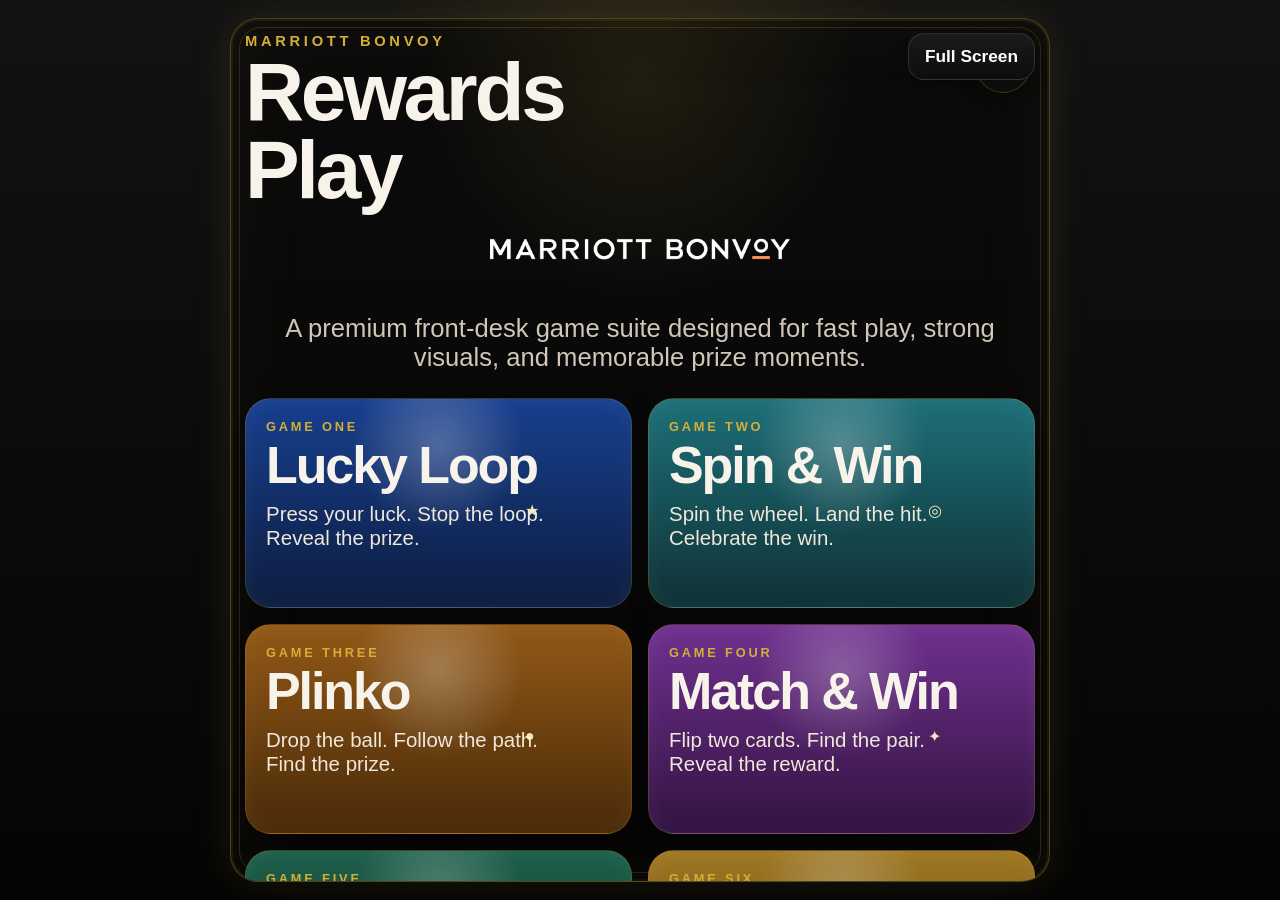
==== commit 266655fd: "Add files via upload" ====
--- a/index.html
+++ b/index.html
@@ -5,173 +5,56 @@
 <meta name="viewport" content="width=device-width, initial-scale=1.0" />
 <title>Bonvoy Rewards Play</title>
 <style>
-:root{--bg:#040404;--bg2:#0d0d0d;--panel:#101010;--panel2:#171717;--gold:#d4af37;--gold2:#f0d37a;--line:rgba(212,175,55,.24);--soft:rgba(212,175,55,.10);--text:#f7f1e5;--muted:rgba(247,241,229,.74);--shadow:0 20px 60px rgba(0,0,0,.55);}
+:root{--gold:#d4af37;--gold2:#f1df93;--text:#f7f3ea;--muted:#d0c7b7}
 *{box-sizing:border-box} html,body{height:100%;margin:0}
-body{font-family:Arial,Helvetica,sans-serif;color:var(--text);background:radial-gradient(circle at 50% 8%, rgba(212,175,55,.12), transparent 20%), radial-gradient(circle at 50% 120%, rgba(212,175,55,.08), transparent 30%), linear-gradient(180deg,#0f0f0f 0%, #030303 100%);overflow:hidden;}
-.screen{height:100vh;padding:18px;display:flex;justify-content:center;align-items:center}
-.frame{position:relative;width:min(100%,940px);height:min(calc(100vh - 36px), 1600px);border-radius:34px;border:1px solid var(--line);background:linear-gradient(180deg, rgba(18,18,18,.995), rgba(5,5,5,.998));box-shadow:inset 0 0 0 1px rgba(255,255,255,.03), inset 0 0 70px rgba(212,175,55,.05), 0 0 36px rgba(212,175,55,.10), var(--shadow);overflow:hidden;padding:18px 20px 16px;display:grid;grid-template-rows:auto auto 1fr auto;gap:14px}
-.frame:before,.frame:after{content:"";position:absolute;inset:0;pointer-events:none}
-.frame:before{background:radial-gradient(circle at 12% 20%, rgba(212,175,55,.2) 0 2px, transparent 3px),radial-gradient(circle at 84% 16%, rgba(212,175,55,.2) 0 2px, transparent 3px),radial-gradient(circle at 14% 84%, rgba(212,175,55,.16) 0 2px, transparent 3px),radial-gradient(circle at 86% 86%, rgba(212,175,55,.16) 0 2px, transparent 3px),linear-gradient(180deg, rgba(212,175,55,.04), transparent 12%, transparent 88%, rgba(212,175,55,.04));opacity:.95}
-.frame:after{inset:12px;border-radius:28px;border:1px solid rgba(212,175,55,.10)}
-.top{position:relative;z-index:1;display:flex;justify-content:space-between;gap:14px;align-items:flex-start}
-.brand{display:grid;gap:14px;max-width:80%}
-.brand img{width:min(100%,560px);height:auto;display:block;filter:drop-shadow(0 0 14px rgba(212,175,55,.12))}
-.kicker{color:var(--gold2);font-size:.95rem;letter-spacing:.26em;text-transform:uppercase;font-weight:800}
-.headline{font-size:clamp(1.25rem,1.85vw,1.55rem);line-height:1.38;color:var(--muted);max-width:34rem;margin-top:-2px}
-.settings-btn{width:58px;height:58px;border-radius:18px;border:1px solid rgba(212,175,55,.36);background:linear-gradient(180deg,#191919,#0d0d0d);color:var(--text);display:grid;place-items:center;cursor:pointer;box-shadow:0 10px 28px rgba(0,0,0,.32)}
-.settings-btn svg{width:24px;height:24px;fill:currentColor}
-.status-row{display:flex;gap:10px;flex-wrap:wrap;position:relative;z-index:1}
-.pill{display:inline-flex;align-items:center;gap:8px;padding:9px 14px;border-radius:999px;background:linear-gradient(180deg, rgba(29,29,29,.97), rgba(13,13,13,.99));border:1px solid rgba(255,255,255,.06);box-shadow:0 8px 18px rgba(0,0,0,.22);font-weight:800;color:var(--muted)}
-.dot{width:8px;height:8px;border-radius:50%;background:var(--gold);box-shadow:0 0 10px rgba(212,175,55,.4)}
-.games{position:relative;z-index:1;display:grid;grid-template-columns:1fr;gap:14px;align-content:start;min-height:0}
-.game{position:relative;display:grid;grid-template-columns:140px 1fr 28px;gap:16px;align-items:center;padding:18px 18px;border-radius:28px;border:1px solid rgba(212,175,55,.18);background:radial-gradient(circle at 40% 10%, rgba(255,255,255,.06), transparent 28%), linear-gradient(180deg, rgba(24,24,24,.98), rgba(10,10,10,.995));box-shadow:0 14px 34px rgba(0,0,0,.38), inset 0 0 0 1px rgba(255,255,255,.02);text-decoration:none;color:inherit;overflow:hidden;transition:transform .18s ease,border-color .18s ease,box-shadow .18s ease}
-.game:hover,.game:focus-visible{transform:translateY(-2px);border-color:rgba(212,175,55,.38);box-shadow:0 0 24px rgba(212,175,55,.10),0 14px 34px rgba(0,0,0,.4);outline:none}
-.game:before{content:"";position:absolute;left:0;top:0;bottom:0;width:7px;background:linear-gradient(180deg, rgba(212,175,55,.8), rgba(212,175,55,.08));opacity:.65}
-.thumb{position:relative;height:104px;border-radius:22px;border:1px solid rgba(212,175,55,.16);background:radial-gradient(circle at 50% 30%, rgba(255,255,255,.08), transparent 34%), linear-gradient(180deg, rgba(27,27,27,.98), rgba(9,9,9,.995));display:grid;place-items:center;box-shadow:inset 0 0 0 1px rgba(255,255,255,.03)}
-.thumb:after{content:"";position:absolute;inset:0;border-radius:22px;background:linear-gradient(120deg, transparent 0 42%, rgba(255,255,255,.06) 48%, transparent 54%);opacity:.25}
-.thumb svg{width:88px;height:88px;display:block}
-.game-title{font-size:clamp(2rem,3.25vw,2.8rem);font-weight:900;line-height:1;margin:0 0 8px}
-.game-desc{margin:0;color:var(--muted);font-size:clamp(1rem,1.55vw,1.18rem);line-height:1.42;max-width:32rem}
-.badge{display:inline-flex;align-items:center;margin-top:12px;padding:8px 12px;border-radius:999px;font-weight:900;letter-spacing:.06em;text-transform:uppercase;font-size:.8rem;border:1px solid rgba(255,255,255,.06);background:rgba(255,255,255,.04);color:var(--muted)}
-.badge.live{background:rgba(212,175,55,.16);border-color:rgba(212,175,55,.2);color:#fff3bf}
-.arrow{font-size:2.1rem;color:#f0d57f;opacity:.88;text-align:right}
-.accent-gold .thumb{box-shadow:inset 0 0 0 1px rgba(255,255,255,.03),0 0 24px rgba(212,175,55,.10)}
-.accent-blue .thumb{box-shadow:inset 0 0 0 1px rgba(255,255,255,.03),0 0 24px rgba(58,127,255,.14)}
-.accent-teal .thumb{box-shadow:inset 0 0 0 1px rgba(255,255,255,.03),0 0 24px rgba(27,183,158,.14)}
-.accent-purple .thumb{box-shadow:inset 0 0 0 1px rgba(255,255,255,.03),0 0 24px rgba(139,88,255,.16)}
-.accent-amber .thumb{box-shadow:inset 0 0 0 1px rgba(255,255,255,.03),0 0 24px rgba(207,119,34,.15)}
-.footer{position:relative;z-index:1;display:grid;align-content:end;gap:10px;min-height:74px}
-.line{height:1px;background:linear-gradient(90deg, transparent, rgba(212,175,55,.42), transparent)}
-.footer-copy{text-align:center;color:var(--muted);font-size:.98rem}
-.drawer-backdrop{position:fixed;inset:0;background:rgba(0,0,0,.46);backdrop-filter:blur(3px);display:none;z-index:90}
-.drawer-backdrop.show{display:block}
-.drawer{position:fixed;top:18px;right:18px;bottom:18px;width:min(88vw,430px);background:linear-gradient(180deg, rgba(20,20,20,.99), rgba(7,7,7,.998));border:1px solid rgba(212,175,55,.24);border-radius:28px;padding:18px;box-shadow:0 20px 70px rgba(0,0,0,.55),0 0 28px rgba(212,175,55,.10);transform:translateX(115%);transition:transform .22s ease;z-index:100;display:grid;grid-template-rows:auto 1fr auto;gap:14px}
-.drawer.show{transform:translateX(0)}
-.drawer h2{margin:0;font-size:1.7rem} .drawer p{margin:6px 0 0;color:var(--muted);line-height:1.45}
-.settings-grid{display:grid;gap:14px;align-content:start;overflow:auto}
-.setting-card{padding:14px;border-radius:18px;background:linear-gradient(180deg, rgba(29,29,29,.98), rgba(12,12,12,.99));border:1px solid rgba(255,255,255,.06)}
-.setting-title{margin:0 0 6px;font-size:1rem;font-weight:900} .setting-help{margin:0 0 12px;color:var(--muted);font-size:.92rem;line-height:1.42}
-.row{display:flex;align-items:center;justify-content:space-between;gap:12px;flex-wrap:wrap}
-.segmented{display:inline-flex;gap:8px;flex-wrap:wrap}
-.segmented button,.small-btn{border:1px solid rgba(255,255,255,.08);background:rgba(255,255,255,.04);color:var(--text);cursor:pointer;min-height:38px;padding:8px 12px;border-radius:12px;font-weight:800}
-.segmented button.active{background:rgba(212,175,55,.16);border-color:rgba(212,175,55,.28);color:#fff3bf}
-.small-btn{background:rgba(212,175,55,.12);border-color:rgba(212,175,55,.18)}
-.switch{display:inline-flex;align-items:center;gap:10px;font-weight:800} .switch input{display:none}
-.track{width:56px;height:32px;background:#2a2a2a;border-radius:999px;position:relative;border:1px solid rgba(255,255,255,.08);transition:.18s} .track:after{content:"";position:absolute;top:3px;left:3px;width:24px;height:24px;border-radius:50%;background:#fff;transition:.18s}
-.switch input:checked + .track{background:rgba(212,175,55,.34);border-color:rgba(212,175,55,.45)} .switch input:checked + .track:after{left:27px;background:#ffe89c}
-.seconds-wrap{display:flex;align-items:center;gap:8px} .seconds-wrap input{width:86px;min-height:40px;background:#121212;color:var(--text);border:1px solid rgba(255,255,255,.08);border-radius:12px;padding:8px 10px;font-size:1rem;font-weight:800}
-.drawer-actions{display:flex;justify-content:flex-end;gap:10px}
-@media (max-width:760px){.screen{padding:10px} .frame{height:calc(100vh - 20px);padding:14px 14px 12px;border-radius:28px} .game{grid-template-columns:108px 1fr 22px;padding:14px 14px;min-height:120px} .thumb{height:88px} .thumb svg{width:74px;height:74px} .game-title{font-size:1.65rem} .brand img{width:min(100%,420px)} .headline{font-size:.98rem} .settings-btn{width:52px;height:52px} }
+body{font-family:Arial,Helvetica,sans-serif;color:var(--text);background:radial-gradient(circle at 50% 10%, rgba(212,175,55,.14), transparent 26%),linear-gradient(180deg,#121212 0%,#040404 100%);overflow:hidden}
+.screen{min-height:100%;padding:10px;display:grid;place-items:center}
+.frame{width:min(96vw,820px);height:min(96vh,1480px);border-radius:28px;border:1px solid rgba(212,175,55,.34);box-shadow:0 0 0 2px rgba(212,175,55,.08) inset,0 0 40px rgba(212,175,55,.12),inset 0 0 90px rgba(212,175,55,.05);background:radial-gradient(circle at 50% 7%, rgba(212,175,55,.11), transparent 24%),linear-gradient(180deg, rgba(255,255,255,.02), rgba(255,255,255,0)),#060606;position:relative;overflow:hidden;padding:14px 14px 18px;display:grid;grid-template-rows:auto 1fr auto}
+.frame:before{content:'';position:absolute;inset:8px;border-radius:22px;border:1px solid rgba(212,175,55,.18);pointer-events:none}
+.top{display:flex;justify-content:space-between;align-items:flex-start;gap:12px;z-index:2}.eyebrow{color:var(--gold);font-weight:800;letter-spacing:.25em;text-transform:uppercase;font-size:clamp(12px,1.15vw,18px);margin-bottom:4px}.title{margin:0;line-height:.95;letter-spacing:-.04em;font-size:clamp(44px,6.4vw,84px);font-weight:900}.controls{display:flex;gap:10px;flex-wrap:wrap;justify-content:flex-end}.btn{border:1px solid rgba(255,255,255,.12);background:linear-gradient(180deg,#1a1a1a,#0d0d0d);color:#fff;border-radius:16px;padding:12px 16px;font-weight:800;font-size:clamp(14px,1.35vw,22px);cursor:pointer;box-shadow:0 6px 18px rgba(0,0,0,.35)}
+.hero{display:grid;justify-items:center;text-align:center;gap:10px;margin-top:10px}.hero img{width:min(52vw,340px);height:auto}.hero-sub{max-width:720px;font-size:clamp(18px,2vw,28px);color:var(--muted)}
+.grid{display:grid;grid-template-columns:1fr 1fr;gap:16px;width:100%}.card{position:relative;border-radius:26px;overflow:hidden;border:1px solid rgba(212,175,55,.2);min-height:210px;padding:20px;display:grid;align-content:space-between;text-decoration:none;color:inherit;box-shadow:inset 0 0 22px rgba(255,255,255,.05),0 0 24px rgba(0,0,0,.28)}.card:before{content:'';position:absolute;inset:0;background:radial-gradient(circle at 50% 24%, rgba(255,255,255,.13), transparent 34%);pointer-events:none}.k{font-size:clamp(12px,1vw,16px);letter-spacing:.22em;text-transform:uppercase;color:var(--gold);font-weight:800}.t{font-size:clamp(30px,4.1vw,52px);line-height:.92;font-weight:900;letter-spacing:-.04em;margin-top:8px}.d{font-size:clamp(16px,1.6vw,24px);color:#efe8da;max-width:90%;margin-top:12px}.glyph{position:absolute;right:18px;bottom:18px;width:88px;height:88px;color:rgba(255,245,200,.92);filter:drop-shadow(0 0 16px rgba(255,220,120,.22))}
+.loop{background:radial-gradient(circle at 50% 20%, rgba(255,255,255,.14), transparent 34%), linear-gradient(180deg,#173f8f,#0d1d3f)} .wheel{background:radial-gradient(circle at 50% 20%, rgba(255,255,255,.14), transparent 34%), linear-gradient(180deg,#1d6f79,#0f3135)} .plinko{background:radial-gradient(circle at 50% 20%, rgba(255,255,255,.14), transparent 34%), linear-gradient(180deg,#915816,#4a2a09)} .match{background:radial-gradient(circle at 50% 20%, rgba(255,255,255,.12), transparent 34%), linear-gradient(180deg,#70308f,#321341)} .pick{background:radial-gradient(circle at 50% 20%, rgba(255,255,255,.12), transparent 34%), linear-gradient(180deg,#1d5f4a,#0e2e24)} .jackpot{background:radial-gradient(circle at 50% 20%, rgba(255,255,255,.12), transparent 34%), linear-gradient(180deg,#9f7722,#4f3a0d)}
+.settings-btn{position:absolute;top:18px;right:18px;width:56px;height:56px;border-radius:50%;border:1px solid rgba(212,175,55,.28);background:linear-gradient(180deg,#1a1a1a,#0d0d0d);color:var(--gold2);cursor:pointer;box-shadow:0 0 18px rgba(0,0,0,.32)}.settings-btn svg{width:28px;height:28px}.panel{position:absolute;right:18px;top:84px;width:min(82vw,420px);border-radius:24px;border:1px solid rgba(212,175,55,.24);background:linear-gradient(180deg, rgba(20,20,20,.98), rgba(8,8,8,.98));box-shadow:0 14px 44px rgba(0,0,0,.52), inset 0 0 18px rgba(212,175,55,.06);padding:18px;display:none;z-index:20}.panel.show{display:block}.panel h3{margin:0 0 14px;font-size:28px;letter-spacing:-.03em}.row{display:grid;grid-template-columns:1fr auto;gap:14px;align-items:center;padding:10px 0;border-top:1px solid rgba(255,255,255,.06)}.row:first-of-type{border-top:none}.row label{font-size:18px;color:#f1ebde;font-weight:700}.help{display:block;color:#bdb29a;font-size:13px;margin-top:4px;font-weight:500}.switch{appearance:none;width:58px;height:34px;background:#333;border-radius:999px;position:relative;cursor:pointer;outline:none;border:1px solid rgba(255,255,255,.08)}.switch:checked{background:linear-gradient(180deg,#e7c757,#9c7412)}.switch:after{content:'';position:absolute;width:26px;height:26px;border-radius:50%;background:#fff;top:3px;left:4px;transition:all .2s ease}.switch:checked:after{left:28px}.select,.num{background:#111;color:#fff;border:1px solid rgba(255,255,255,.12);border-radius:14px;padding:10px 12px;font-weight:800;font-size:16px}.footer{display:grid;justify-items:center;gap:10px;padding-bottom:2px}.footer img{max-width:min(60vw,420px);width:100%;height:auto;opacity:.96}.footer-note{font-size:clamp(12px,1.15vw,18px);color:#d6d0c3;text-align:center}
+@media (max-width:700px){.grid{grid-template-columns:1fr}.card{min-height:180px}}
 </style>
 </head>
 <body>
-<div class="screen"><main class="frame">
-  <section class="top">
-    <div class="brand">
-      <img src="[data-uri]" alt="Marriott Bonvoy" />
-      <div class="headline">Choose a game. Tap once. Play fast. Win a reward.</div>
-    </div>
-    <button class="settings-btn" id="settingsBtn" aria-label="Open settings"><svg viewBox="0 0 24 24"><path d="M19.14 12.94c.04-.31.06-.63.06-.94s-.02-.63-.06-.94l2.03-1.58a.5.5 0 0 0 .12-.64l-1.92-3.32a.5.5 0 0 0-.6-.22l-2.39.96a7.26 7.26 0 0 0-1.63-.94l-.36-2.54A.5.5 0 0 0 13.9 2h-3.8a.5.5 0 0 0-.49.42l-.36 2.54c-.58.22-1.13.54-1.63.94l-2.39-.96a.5.5 0 0 0-.6.22L2.71 8.48a.5.5 0 0 0 .12.64l2.03 1.58c-.04.31-.06.63-.06.94s.02.63.06.94l-2.03 1.58a.5.5 0 0 0-.12.64l1.92 3.32c.13.22.39.31.6.22l2.39-.96c.5.4 1.05.72 1.63.94l.36 2.54c.04.24.25.42.49.42h3.8c.24 0 .45-.18.49-.42l.36-2.54c.58-.22 1.13-.54 1.63-.94l2.39.96c.22.09.47 0 .6-.22l1.92-3.32a.5.5 0 0 0-.12-.64l-2.03-1.58ZM12 15.5A3.5 3.5 0 1 1 12 8.5a3.5 3.5 0 0 1 0 7Z"/></svg></button>
-  </section>
-  <section class="status-row">
-    <div class="pill"><span class="dot"></span><span id="statusReturn">Auto-return: 10s</span></div>
-    <div class="pill"><span class="dot"></span><span id="statusPath">Lucky Loop path: standard</span></div>
-    <div class="pill"><span class="dot"></span><span id="statusSound">Sound: on</span></div>
-  </section>
-  <section class="games">
-    <a class="game accent-gold" href="lucky-loop.html">
-      <div class="thumb"><svg viewBox="0 0 96 96" fill="none"><circle cx="48" cy="48" r="28" stroke="#D4AF37" stroke-width="4"/><circle cx="48" cy="48" r="6" fill="#D4AF37"/><path d="M48 14v12M48 70v12M14 48h12M70 48h12M25 25l9 9M62 62l9 9M71 25l-9 9M34 62l-9 9" stroke="#D4AF37" stroke-width="4" stroke-linecap="round"/></svg></div>
-      <div><h3 class="game-title">Lucky Loop</h3><p class="game-desc">Press your luck. Stop the loop. Reveal the prize.</p><span class="badge live">Live now</span></div><div class="arrow">›</div>
-    </a>
-    <a class="game accent-blue" href="spin-win.html">
-      <div class="thumb"><svg viewBox="0 0 96 96" fill="none"><circle cx="48" cy="48" r="30" stroke="#44A7FF" stroke-width="4"/><path d="M48 18v16" stroke="#D4AF37" stroke-width="4" stroke-linecap="round"/><path d="M48 48 68 36" stroke="#F6E5AA" stroke-width="5" stroke-linecap="round"/><circle cx="48" cy="48" r="7" fill="#D4AF37"/></svg></div>
-      <div><h3 class="game-title">Spin &amp; Win</h3><p class="game-desc">Spin the wheel. Land the prize. Celebrate the hit.</p><span class="badge">Ready next</span></div><div class="arrow">›</div>
-    </a>
-    <a class="game accent-gold" href="#" onclick="return false;">
-      <div class="thumb"><svg viewBox="0 0 96 96" fill="none"><rect x="12" y="28" width="22" height="28" rx="4" stroke="#D4AF37" stroke-width="4"/><rect x="37" y="22" width="22" height="34" rx="4" stroke="#D4AF37" stroke-width="4"/><rect x="62" y="28" width="22" height="28" rx="4" stroke="#D4AF37" stroke-width="4"/><path d="M21 43h4m21 0h4m21 0h4" stroke="#D4AF37" stroke-width="4" stroke-linecap="round"/></svg></div>
-      <div><h3 class="game-title">Match &amp; Win</h3><p class="game-desc">Flip two cards. Find the match. Reveal the reward.</p><span class="badge">Coming soon</span></div><div class="arrow">›</div>
-    </a>
-    <a class="game accent-teal" href="#" onclick="return false;">
-      <div class="thumb"><svg viewBox="0 0 96 96" fill="none"><rect x="24" y="24" width="48" height="44" rx="8" stroke="#D4AF37" stroke-width="4"/><path d="M36 24v-4a12 12 0 0 1 24 0v4" stroke="#D4AF37" stroke-width="4"/><rect x="40" y="38" width="16" height="14" rx="3" stroke="#37D7C0" stroke-width="4"/></svg></div>
-      <div><h3 class="game-title">Pick Your Prize</h3><p class="game-desc">Choose a mystery case. Open it. See what is inside.</p><span class="badge">Coming soon</span></div><div class="arrow">›</div>
-    </a>
-    <a class="game accent-purple" href="#" onclick="return false;">
-      <div class="thumb"><svg viewBox="0 0 96 96" fill="none"><rect x="20" y="30" width="56" height="36" rx="6" stroke="#D4AF37" stroke-width="4"/><path d="M40 30v36M56 30v36" stroke="#D4AF37" stroke-width="4"/><path d="M25 72h46" stroke="#9858FF" stroke-width="4" stroke-linecap="round"/></svg></div>
-      <div><h3 class="game-title">Points Jackpot</h3><p class="game-desc">Spin the reels. Stack the points. Chase the bigger win.</p><span class="badge">Coming soon</span></div><div class="arrow">›</div>
-    </a>
-    <a class="game accent-amber" href="#" onclick="return false;">
-      <div class="thumb"><svg viewBox="0 0 96 96" fill="none"><path d="M48 18v60M18 48h60" stroke="#D4AF37" stroke-width="5" stroke-linecap="round"/></svg></div>
-      <div><h3 class="game-title">More to Come</h3><p class="game-desc">Seasonal games and one-off guest moments can drop in here.</p><span class="badge">Open slot</span></div><div class="arrow">›</div>
-    </a>
-  </section>
-  <section class="footer"><div class="line"></div><div class="footer-copy">Fast play. Clear settings. Built for portrait screens.</div></section>
-</main></div>
-<div class="drawer-backdrop" id="drawerBackdrop"></div>
-<aside class="drawer" id="drawer" aria-hidden="true">
-  <div><h2>Game settings</h2><p>Update Lucky Loop here. The live game stays guest-facing and clean.</p></div>
-  <div class="settings-grid">
-    <div class="setting-card"><div class="setting-title">Lucky Loop path</div><p class="setting-help">Choose the standard loop or a random jump path.</p><div class="segmented"><button id="pathStandard">Standard</button><button id="pathRandom">Random</button></div></div>
-    <div class="setting-card"><div class="setting-title">Sound</div><p class="setting-help">Turn game audio on or off.</p><label class="switch"><input type="checkbox" id="soundToggle"><span class="track"></span><span id="soundLabel">On</span></label></div>
-    <div class="setting-card"><div class="setting-title">Auto-return to menu</div><p class="setting-help">Send the guest back to the main menu after the prize reveal.</p><div class="row"><label class="switch"><input type="checkbox" id="returnToggle"><span class="track"></span><span id="returnLabel">On</span></label><div class="seconds-wrap"><span>Seconds</span><input id="secondsInput" type="number" min="3" max="30" step="1"></div></div></div>
-  </div>
-  <div class="drawer-actions"><button class="small-btn" id="closeDrawer">Done</button></div>
-</aside>
+<div class="screen"><div class="frame">
+<button class="settings-btn" id="settingsBtn" aria-label="Settings"><svg viewBox="0 0 64 64" fill="none" stroke="currentColor" stroke-width="3.2" stroke-linecap="round" stroke-linejoin="round"><circle cx="32" cy="32" r="9"/><path d="M32 10v8M32 46v8M10 32h8M46 32h8M16.4 16.4l5.7 5.7M41.9 41.9l5.7 5.7M47.6 16.4l-5.7 5.7M22.1 41.9l-5.7 5.7"/></svg></button>
+<div class="panel" id="settingsPanel">
+<h3>Game Settings</h3>
+<div class="row"><label>Sound<span class="help">Shared across the suite</span></label><input id="soundOn" class="switch" type="checkbox"></div>
+<div class="row"><label>Popup Duration<span class="help">Winner banners close after this time</span></label><input id="popupSeconds" class="num" type="number" min="1" max="20" step="1"></div>
+<div class="row"><label>After Win<span class="help">Choose where the screen goes next</span></label><select id="afterWinAction" class="select"><option value="menu">Return to menu</option><option value="game">Return to game</option></select></div>
+<div class="row"><label>Lucky Loop Random Path<span class="help">Alternate highlight movement</span></label><input id="luckyLoopRandomPath" class="switch" type="checkbox"></div>
+<div style="display:flex;justify-content:center;gap:12px;margin-top:10px"><button class="btn" id="saveSettings">Save</button><button class="btn" id="menuFs">Full Screen</button></div>
+</div>
+<div class="top"><div><div class="eyebrow">Marriott Bonvoy</div><h1 class="title">Rewards<br>Play</h1></div><div class="controls"><button class="btn" id="headerFs">Full Screen</button></div></div>
+<div>
+<div class="hero"><img src="BONVOY_WORDMARK_2C_REV_RGB.png" alt="Bonvoy"><p class="hero-sub">A premium front-desk game suite designed for fast play, strong visuals, and memorable prize moments.</p></div>
+<div class="grid">
+<a class="card loop" href="lucky-loop.html"><div><div class="k">Game One</div><div class="t">Lucky Loop</div><div class="d">Press your luck. Stop the loop. Reveal the prize.</div></div><div class="glyph">★</div></a>
+<a class="card wheel" href="spin-win.html"><div><div class="k">Game Two</div><div class="t">Spin &amp; Win</div><div class="d">Spin the wheel. Land the hit. Celebrate the win.</div></div><div class="glyph">◎</div></a>
+<a class="card plinko" href="plinko.html"><div><div class="k">Game Three</div><div class="t">Plinko</div><div class="d">Drop the ball. Follow the path. Find the prize.</div></div><div class="glyph">●</div></a>
+<div class="card match"><div><div class="k">Game Four</div><div class="t">Match &amp; Win</div><div class="d">Flip two cards. Find the pair. Reveal the reward.</div></div><div class="glyph">✦</div></div>
+<div class="card pick"><div><div class="k">Game Five</div><div class="t">Pick Your Prize</div><div class="d">Choose a case. Open the mystery. See what is inside.</div></div><div class="glyph">◈</div></div>
+<div class="card jackpot"><div><div class="k">Game Six</div><div class="t">Points Jackpot</div><div class="d">Spin the reels. Stack the points. Chase the bigger win.</div></div><div class="glyph">↑</div></div>
+</div>
+</div>
+<div class="footer"><img src="BONVOY_LOGO_2C_REV_RGB.png" alt="Marriott Bonvoy"><div class="footer-note">Designed for portrait screens, guest visibility, and premium quick-play moments.</div></div>
+</div></div>
 <script>
-
-const STORAGE_KEY = "bonvoyRewardsPlaySettings";
-function loadSettings(){
-  try{
-    const raw = localStorage.getItem(STORAGE_KEY);
-    const parsed = raw ? JSON.parse(raw) : {};
-    return {
-      randomPath: !!parsed.randomPath,
-      soundOn: parsed.soundOn !== false,
-      autoReturnOn: parsed.autoReturnOn !== false,
-      autoReturnSeconds: Math.max(3, Math.min(30, Number(parsed.autoReturnSeconds || 10)))
-    };
-  } catch(e){
-    return { randomPath:false, soundOn:true, autoReturnOn:true, autoReturnSeconds:10 };
-  }
-}
-function saveSettings(next){ localStorage.setItem(STORAGE_KEY, JSON.stringify(next)); }
-
-const settingsBtn = document.getElementById('settingsBtn');
-const drawer = document.getElementById('drawer');
-const backdrop = document.getElementById('drawerBackdrop');
-const closeDrawer = document.getElementById('closeDrawer');
-const pathStandard = document.getElementById('pathStandard');
-const pathRandom = document.getElementById('pathRandom');
-const soundToggle = document.getElementById('soundToggle');
-const soundLabel = document.getElementById('soundLabel');
-const returnToggle = document.getElementById('returnToggle');
-const returnLabel = document.getElementById('returnLabel');
-const secondsInput = document.getElementById('secondsInput');
-const statusPath = document.getElementById('statusPath');
-const statusSound = document.getElementById('statusSound');
-const statusReturn = document.getElementById('statusReturn');
-let settings = loadSettings();
-function applySettings(){
-  pathStandard.classList.toggle('active', !settings.randomPath);
-  pathRandom.classList.toggle('active', settings.randomPath);
-  soundToggle.checked = settings.soundOn;
-  soundLabel.textContent = settings.soundOn ? 'On' : 'Off';
-  returnToggle.checked = settings.autoReturnOn;
-  returnLabel.textContent = settings.autoReturnOn ? 'On' : 'Off';
-  secondsInput.value = settings.autoReturnSeconds;
-  statusPath.textContent = 'Lucky Loop path: ' + (settings.randomPath ? 'random' : 'standard');
-  statusSound.textContent = 'Sound: ' + (settings.soundOn ? 'on' : 'off');
-  statusReturn.textContent = settings.autoReturnOn ? ('Auto-return: ' + settings.autoReturnSeconds + 's') : 'Auto-return: off';
-  saveSettings(settings);
-}
-function openDrawer(){ drawer.classList.add('show'); backdrop.classList.add('show'); drawer.setAttribute('aria-hidden','false'); }
-function hideDrawer(){ drawer.classList.remove('show'); backdrop.classList.remove('show'); drawer.setAttribute('aria-hidden','true'); }
-settingsBtn.addEventListener('click', openDrawer); closeDrawer.addEventListener('click', hideDrawer); backdrop.addEventListener('click', hideDrawer);
-pathStandard.addEventListener('click', ()=>{ settings.randomPath = false; applySettings(); });
-pathRandom.addEventListener('click', ()=>{ settings.randomPath = true; applySettings(); });
-soundToggle.addEventListener('change', ()=>{ settings.soundOn = soundToggle.checked; applySettings(); });
-returnToggle.addEventListener('change', ()=>{ settings.autoReturnOn = returnToggle.checked; applySettings(); });
-secondsInput.addEventListener('input', ()=>{ settings.autoReturnSeconds = Math.max(3, Math.min(30, Number(secondsInput.value||10))); applySettings(); });
-document.addEventListener('keydown', e=>{ if(e.key === 'Escape') hideDrawer(); });
-applySettings();
+const SETTINGS_KEY='bonvoyRewardsPlaySettingsV2';
+const DEFAULT_SETTINGS={soundOn:true,popupSeconds:6,afterWinAction:'menu',luckyLoopRandomPath:false};
+function getSettings(){try{return Object.assign({},DEFAULT_SETTINGS,JSON.parse(localStorage.getItem(SETTINGS_KEY)||'{}'))}catch{return {...DEFAULT_SETTINGS}}}
+function saveSettings(next){const merged=Object.assign({},getSettings(),next||{});localStorage.setItem(SETTINGS_KEY,JSON.stringify(merged));return merged}
+function fullScreenToggle(){if(!document.fullscreenElement)document.documentElement.requestFullscreen().catch(()=>{});else document.exitFullscreen().catch(()=>{})}
+const panel=document.getElementById('settingsPanel');
+document.getElementById('settingsBtn').onclick=()=>panel.classList.toggle('show');
+document.getElementById('headerFs').onclick=fullScreenToggle;document.getElementById('menuFs').onclick=fullScreenToggle;
+function hydrate(){const s=getSettings();soundOn.checked=s.soundOn;popupSeconds.value=s.popupSeconds;afterWinAction.value=s.afterWinAction;luckyLoopRandomPath.checked=s.luckyLoopRandomPath}
+document.getElementById('saveSettings').onclick=()=>{saveSettings({soundOn:soundOn.checked,popupSeconds:Number(popupSeconds.value)||6,afterWinAction:afterWinAction.value,luckyLoopRandomPath:luckyLoopRandomPath.checked});panel.classList.remove('show')};
+hydrate();document.addEventListener('click',e=>{if(!panel.contains(e.target)&&!document.getElementById('settingsBtn').contains(e.target))panel.classList.remove('show')});
 </script>
-</body></html>+</body></html>
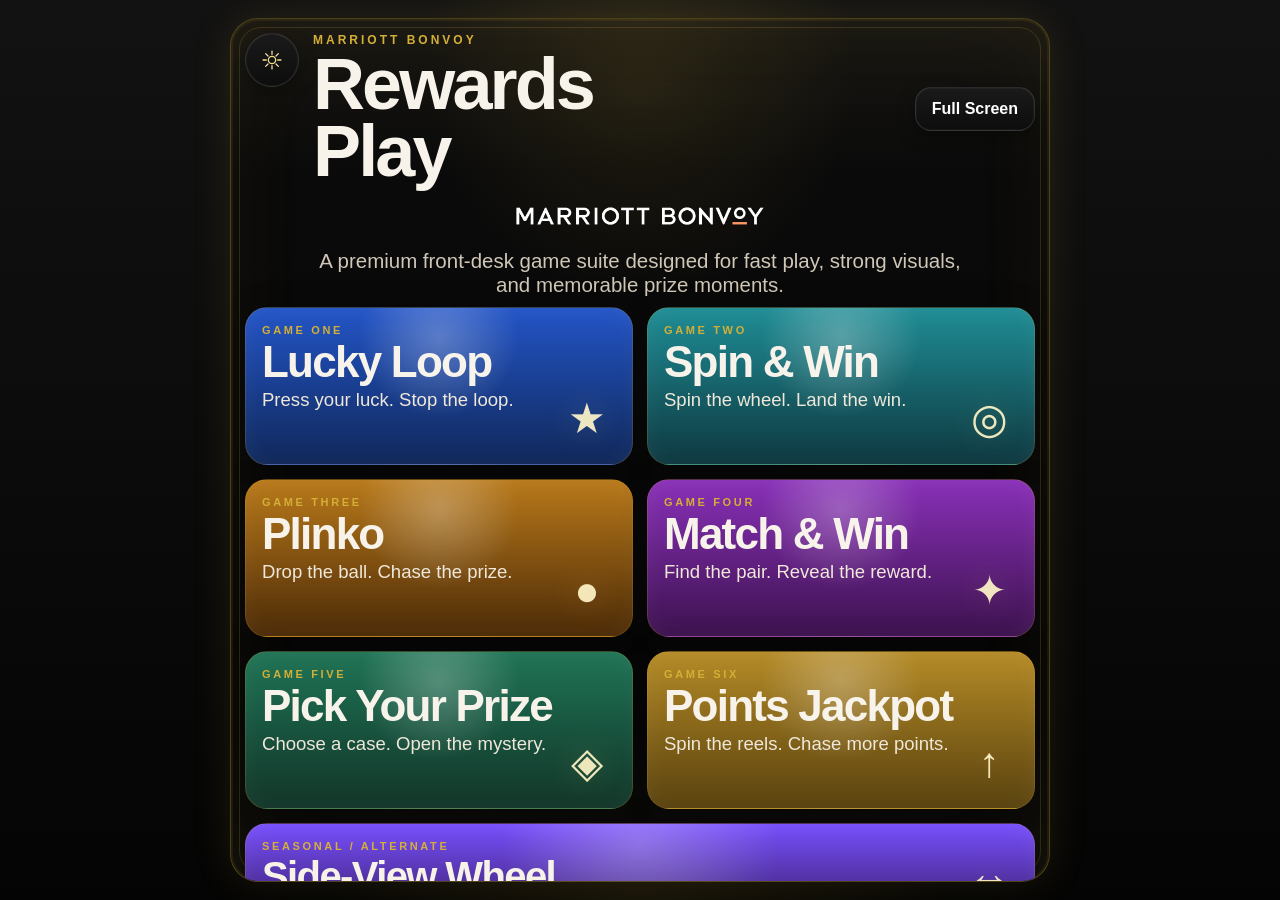
==== commit 0548c120: "Add files via upload" ====
--- a/index.html
+++ b/index.html
@@ -1,60 +1,40 @@
 <!DOCTYPE html>
-<html lang="en">
-<head>
-<meta charset="UTF-8" />
-<meta name="viewport" content="width=device-width, initial-scale=1.0" />
-<title>Bonvoy Rewards Play</title>
-<style>
-:root{--gold:#d4af37;--gold2:#f1df93;--text:#f7f3ea;--muted:#d0c7b7}
-*{box-sizing:border-box} html,body{height:100%;margin:0}
-body{font-family:Arial,Helvetica,sans-serif;color:var(--text);background:radial-gradient(circle at 50% 10%, rgba(212,175,55,.14), transparent 26%),linear-gradient(180deg,#121212 0%,#040404 100%);overflow:hidden}
-.screen{min-height:100%;padding:10px;display:grid;place-items:center}
-.frame{width:min(96vw,820px);height:min(96vh,1480px);border-radius:28px;border:1px solid rgba(212,175,55,.34);box-shadow:0 0 0 2px rgba(212,175,55,.08) inset,0 0 40px rgba(212,175,55,.12),inset 0 0 90px rgba(212,175,55,.05);background:radial-gradient(circle at 50% 7%, rgba(212,175,55,.11), transparent 24%),linear-gradient(180deg, rgba(255,255,255,.02), rgba(255,255,255,0)),#060606;position:relative;overflow:hidden;padding:14px 14px 18px;display:grid;grid-template-rows:auto 1fr auto}
-.frame:before{content:'';position:absolute;inset:8px;border-radius:22px;border:1px solid rgba(212,175,55,.18);pointer-events:none}
-.top{display:flex;justify-content:space-between;align-items:flex-start;gap:12px;z-index:2}.eyebrow{color:var(--gold);font-weight:800;letter-spacing:.25em;text-transform:uppercase;font-size:clamp(12px,1.15vw,18px);margin-bottom:4px}.title{margin:0;line-height:.95;letter-spacing:-.04em;font-size:clamp(44px,6.4vw,84px);font-weight:900}.controls{display:flex;gap:10px;flex-wrap:wrap;justify-content:flex-end}.btn{border:1px solid rgba(255,255,255,.12);background:linear-gradient(180deg,#1a1a1a,#0d0d0d);color:#fff;border-radius:16px;padding:12px 16px;font-weight:800;font-size:clamp(14px,1.35vw,22px);cursor:pointer;box-shadow:0 6px 18px rgba(0,0,0,.35)}
-.hero{display:grid;justify-items:center;text-align:center;gap:10px;margin-top:10px}.hero img{width:min(52vw,340px);height:auto}.hero-sub{max-width:720px;font-size:clamp(18px,2vw,28px);color:var(--muted)}
-.grid{display:grid;grid-template-columns:1fr 1fr;gap:16px;width:100%}.card{position:relative;border-radius:26px;overflow:hidden;border:1px solid rgba(212,175,55,.2);min-height:210px;padding:20px;display:grid;align-content:space-between;text-decoration:none;color:inherit;box-shadow:inset 0 0 22px rgba(255,255,255,.05),0 0 24px rgba(0,0,0,.28)}.card:before{content:'';position:absolute;inset:0;background:radial-gradient(circle at 50% 24%, rgba(255,255,255,.13), transparent 34%);pointer-events:none}.k{font-size:clamp(12px,1vw,16px);letter-spacing:.22em;text-transform:uppercase;color:var(--gold);font-weight:800}.t{font-size:clamp(30px,4.1vw,52px);line-height:.92;font-weight:900;letter-spacing:-.04em;margin-top:8px}.d{font-size:clamp(16px,1.6vw,24px);color:#efe8da;max-width:90%;margin-top:12px}.glyph{position:absolute;right:18px;bottom:18px;width:88px;height:88px;color:rgba(255,245,200,.92);filter:drop-shadow(0 0 16px rgba(255,220,120,.22))}
-.loop{background:radial-gradient(circle at 50% 20%, rgba(255,255,255,.14), transparent 34%), linear-gradient(180deg,#173f8f,#0d1d3f)} .wheel{background:radial-gradient(circle at 50% 20%, rgba(255,255,255,.14), transparent 34%), linear-gradient(180deg,#1d6f79,#0f3135)} .plinko{background:radial-gradient(circle at 50% 20%, rgba(255,255,255,.14), transparent 34%), linear-gradient(180deg,#915816,#4a2a09)} .match{background:radial-gradient(circle at 50% 20%, rgba(255,255,255,.12), transparent 34%), linear-gradient(180deg,#70308f,#321341)} .pick{background:radial-gradient(circle at 50% 20%, rgba(255,255,255,.12), transparent 34%), linear-gradient(180deg,#1d5f4a,#0e2e24)} .jackpot{background:radial-gradient(circle at 50% 20%, rgba(255,255,255,.12), transparent 34%), linear-gradient(180deg,#9f7722,#4f3a0d)}
-.settings-btn{position:absolute;top:18px;right:18px;width:56px;height:56px;border-radius:50%;border:1px solid rgba(212,175,55,.28);background:linear-gradient(180deg,#1a1a1a,#0d0d0d);color:var(--gold2);cursor:pointer;box-shadow:0 0 18px rgba(0,0,0,.32)}.settings-btn svg{width:28px;height:28px}.panel{position:absolute;right:18px;top:84px;width:min(82vw,420px);border-radius:24px;border:1px solid rgba(212,175,55,.24);background:linear-gradient(180deg, rgba(20,20,20,.98), rgba(8,8,8,.98));box-shadow:0 14px 44px rgba(0,0,0,.52), inset 0 0 18px rgba(212,175,55,.06);padding:18px;display:none;z-index:20}.panel.show{display:block}.panel h3{margin:0 0 14px;font-size:28px;letter-spacing:-.03em}.row{display:grid;grid-template-columns:1fr auto;gap:14px;align-items:center;padding:10px 0;border-top:1px solid rgba(255,255,255,.06)}.row:first-of-type{border-top:none}.row label{font-size:18px;color:#f1ebde;font-weight:700}.help{display:block;color:#bdb29a;font-size:13px;margin-top:4px;font-weight:500}.switch{appearance:none;width:58px;height:34px;background:#333;border-radius:999px;position:relative;cursor:pointer;outline:none;border:1px solid rgba(255,255,255,.08)}.switch:checked{background:linear-gradient(180deg,#e7c757,#9c7412)}.switch:after{content:'';position:absolute;width:26px;height:26px;border-radius:50%;background:#fff;top:3px;left:4px;transition:all .2s ease}.switch:checked:after{left:28px}.select,.num{background:#111;color:#fff;border:1px solid rgba(255,255,255,.12);border-radius:14px;padding:10px 12px;font-weight:800;font-size:16px}.footer{display:grid;justify-items:center;gap:10px;padding-bottom:2px}.footer img{max-width:min(60vw,420px);width:100%;height:auto;opacity:.96}.footer-note{font-size:clamp(12px,1.15vw,18px);color:#d6d0c3;text-align:center}
-@media (max-width:700px){.grid{grid-template-columns:1fr}.card{min-height:180px}}
-</style>
-</head>
+<html lang="en"><head><meta charset="UTF-8"><meta name="viewport" content="width=device-width, initial-scale=1.0"><title>Bonvoy Rewards Play</title><link rel="stylesheet" href="shared.css"></head>
 <body>
 <div class="screen"><div class="frame">
-<button class="settings-btn" id="settingsBtn" aria-label="Settings"><svg viewBox="0 0 64 64" fill="none" stroke="currentColor" stroke-width="3.2" stroke-linecap="round" stroke-linejoin="round"><circle cx="32" cy="32" r="9"/><path d="M32 10v8M32 46v8M10 32h8M46 32h8M16.4 16.4l5.7 5.7M41.9 41.9l5.7 5.7M47.6 16.4l-5.7 5.7M22.1 41.9l-5.7 5.7"/></svg></button>
-<div class="panel" id="settingsPanel">
-<h3>Game Settings</h3>
-<div class="row"><label>Sound<span class="help">Shared across the suite</span></label><input id="soundOn" class="switch" type="checkbox"></div>
-<div class="row"><label>Popup Duration<span class="help">Winner banners close after this time</span></label><input id="popupSeconds" class="num" type="number" min="1" max="20" step="1"></div>
-<div class="row"><label>After Win<span class="help">Choose where the screen goes next</span></label><select id="afterWinAction" class="select"><option value="menu">Return to menu</option><option value="game">Return to game</option></select></div>
-<div class="row"><label>Lucky Loop Random Path<span class="help">Alternate highlight movement</span></label><input id="luckyLoopRandomPath" class="switch" type="checkbox"></div>
-<div style="display:flex;justify-content:center;gap:12px;margin-top:10px"><button class="btn" id="saveSettings">Save</button><button class="btn" id="menuFs">Full Screen</button></div>
-</div>
-<div class="top"><div><div class="eyebrow">Marriott Bonvoy</div><h1 class="title">Rewards<br>Play</h1></div><div class="controls"><button class="btn" id="headerFs">Full Screen</button></div></div>
-<div>
-<div class="hero"><img src="BONVOY_WORDMARK_2C_REV_RGB.png" alt="Bonvoy"><p class="hero-sub">A premium front-desk game suite designed for fast play, strong visuals, and memorable prize moments.</p></div>
-<div class="grid">
-<a class="card loop" href="lucky-loop.html"><div><div class="k">Game One</div><div class="t">Lucky Loop</div><div class="d">Press your luck. Stop the loop. Reveal the prize.</div></div><div class="glyph">★</div></a>
-<a class="card wheel" href="spin-win.html"><div><div class="k">Game Two</div><div class="t">Spin &amp; Win</div><div class="d">Spin the wheel. Land the hit. Celebrate the win.</div></div><div class="glyph">◎</div></a>
-<a class="card plinko" href="plinko.html"><div><div class="k">Game Three</div><div class="t">Plinko</div><div class="d">Drop the ball. Follow the path. Find the prize.</div></div><div class="glyph">●</div></a>
-<div class="card match"><div><div class="k">Game Four</div><div class="t">Match &amp; Win</div><div class="d">Flip two cards. Find the pair. Reveal the reward.</div></div><div class="glyph">✦</div></div>
-<div class="card pick"><div><div class="k">Game Five</div><div class="t">Pick Your Prize</div><div class="d">Choose a case. Open the mystery. See what is inside.</div></div><div class="glyph">◈</div></div>
-<div class="card jackpot"><div><div class="k">Game Six</div><div class="t">Points Jackpot</div><div class="d">Spin the reels. Stack the points. Chase the bigger win.</div></div><div class="glyph">↑</div></div>
-</div>
-</div>
-<div class="footer"><img src="BONVOY_LOGO_2C_REV_RGB.png" alt="Marriott Bonvoy"><div class="footer-note">Designed for portrait screens, guest visibility, and premium quick-play moments.</div></div>
+  <div class="topbar">
+    <div class="leftbrand">
+      <button class="iconbtn" id="settingsBtn" aria-label="Settings"><svg viewBox="0 0 64 64" fill="none" stroke="currentColor" stroke-width="3.2" stroke-linecap="round" stroke-linejoin="round"><circle cx="32" cy="32" r="9"/><path d="M32 10v8M32 46v8M10 32h8M46 32h8M16.4 16.4l5.7 5.7M41.9 41.9l5.7 5.7M47.6 16.4l-5.7 5.7M22.1 41.9l-5.7 5.7"/></svg></button>
+      <div><div class="eyebrow">Marriott Bonvoy</div><h1 class="title">Rewards<br>Play</h1></div>
+    </div>
+    <div class="controls"><button class="btn" id="headerFs">Full Screen</button></div>
+  </div>
+
+  <div class="panel" id="settingsPanel">
+    <h3>Game Settings</h3>
+    <div class="row"><label>Sound<span class="help">Shared across the suite</span></label><input id="soundOn" class="switch" type="checkbox"></div>
+    <div class="row"><label>Popup Duration<span class="help">Winner banners close after this time</span></label><input id="popupSeconds" class="num" type="number" min="1" max="20" step="1"></div>
+    <div class="row"><label>After Win<span class="help">Choose where the screen goes next</span></label><select id="afterWinAction" class="select"><option value="menu">Return to menu</option><option value="game">Return to game</option></select></div>
+    <div class="row"><label>Lucky Loop Random Path<span class="help">Alternate highlight movement</span></label><input id="luckyLoopRandomPath" class="switch" type="checkbox"></div>
+    <div style="display:flex;justify-content:center;gap:12px;margin-top:10px"><button class="btn" id="saveSettings">Save</button><button class="btn" id="menuFs">Full Screen</button></div>
+  </div>
+
+  <div class="content game-shell">
+    <div class="hero">
+      <img class="wordmark" src="BONVOY_WORDMARK_2C_REV_RGB.png" alt="Bonvoy">
+      <p class="hero-sub">A premium front-desk game suite designed for fast play, strong visuals, and memorable prize moments.</p>
+    </div>
+    <div class="menu-grid">
+      <a class="card loop" href="lucky-loop.html"><div><div class="k">Game One</div><div class="t">Lucky Loop</div><div class="d">Press your luck. Stop the loop.</div></div><div class="glyph">★</div></a>
+      <a class="card wheel" href="spin-win.html"><div><div class="k">Game Two</div><div class="t">Spin &amp; Win</div><div class="d">Spin the wheel. Land the win.</div></div><div class="glyph">◎</div></a>
+      <a class="card plinko" href="plinko.html"><div><div class="k">Game Three</div><div class="t">Plinko</div><div class="d">Drop the ball. Chase the prize.</div></div><div class="glyph">●</div></a>
+      <a class="card match" href="match-win.html"><div><div class="k">Game Four</div><div class="t">Match &amp; Win</div><div class="d">Find the pair. Reveal the reward.</div></div><div class="glyph">✦</div></a>
+      <a class="card pick" href="pick-your-prize.html"><div><div class="k">Game Five</div><div class="t">Pick Your Prize</div><div class="d">Choose a case. Open the mystery.</div></div><div class="glyph">◈</div></a>
+      <a class="card jackpot" href="points-jackpot.html"><div><div class="k">Game Six</div><div class="t">Points Jackpot</div><div class="d">Spin the reels. Chase more points.</div></div><div class="glyph">↑</div></a>
+      <a class="card slim sidewheel" href="side-view-wheel.html"><div><div class="k">Seasonal / Alternate</div><div class="t">Side-View Wheel</div><div class="d">Swipe the wheel like a real physical spin.</div></div><div class="glyph">↔</div></a>
+    </div>
+    <div class="footer"><img class="logo" src="BONVOY_LOGO_2C_REV_RGB(1).png" alt="Marriott Bonvoy"><div class="footer-note">Designed for portrait screens, guest visibility, and premium quick-play moments.</div></div>
+  </div>
 </div></div>
-<script>
-const SETTINGS_KEY='bonvoyRewardsPlaySettingsV2';
-const DEFAULT_SETTINGS={soundOn:true,popupSeconds:6,afterWinAction:'menu',luckyLoopRandomPath:false};
-function getSettings(){try{return Object.assign({},DEFAULT_SETTINGS,JSON.parse(localStorage.getItem(SETTINGS_KEY)||'{}'))}catch{return {...DEFAULT_SETTINGS}}}
-function saveSettings(next){const merged=Object.assign({},getSettings(),next||{});localStorage.setItem(SETTINGS_KEY,JSON.stringify(merged));return merged}
-function fullScreenToggle(){if(!document.fullscreenElement)document.documentElement.requestFullscreen().catch(()=>{});else document.exitFullscreen().catch(()=>{})}
-const panel=document.getElementById('settingsPanel');
-document.getElementById('settingsBtn').onclick=()=>panel.classList.toggle('show');
-document.getElementById('headerFs').onclick=fullScreenToggle;document.getElementById('menuFs').onclick=fullScreenToggle;
-function hydrate(){const s=getSettings();soundOn.checked=s.soundOn;popupSeconds.value=s.popupSeconds;afterWinAction.value=s.afterWinAction;luckyLoopRandomPath.checked=s.luckyLoopRandomPath}
-document.getElementById('saveSettings').onclick=()=>{saveSettings({soundOn:soundOn.checked,popupSeconds:Number(popupSeconds.value)||6,afterWinAction:afterWinAction.value,luckyLoopRandomPath:luckyLoopRandomPath.checked});panel.classList.remove('show')};
-hydrate();document.addEventListener('click',e=>{if(!panel.contains(e.target)&&!document.getElementById('settingsBtn').contains(e.target))panel.classList.remove('show')});
-</script>
-</body></html>
+<script src="shared.js"></script><script>installCommonUI();</script>
+</body></html>
--- a/shared.css
+++ b/shared.css
@@ -0,0 +1,152 @@
+:root{
+  --bg0:#040404;--bg1:#0b0b0d;--bg2:#111215;
+  --gold:#d4af37;--gold2:#f1df93;--gold3:#ffefbf;
+  --text:#f7f3ea;--muted:#d0c7b7;--line:rgba(212,175,55,.28);
+  --blue1:#2355c7;--blue2:#10285a;--teal1:#1f8d95;--teal2:#0e3840;
+  --amber1:#b8791a;--amber2:#4c2b07;--purple1:#8930b8;--purple2:#3c124e;
+  --green1:#207456;--green2:#0f3327;--goldAccent:#b58b27;--goldAccent2:#57400d;
+  --radius:28px;--inner:20px;
+}
+*{box-sizing:border-box}
+html,body{height:100%;margin:0}
+body{
+  font-family:Arial,Helvetica,sans-serif;
+  color:var(--text);
+  background:
+    radial-gradient(circle at 50% 10%, rgba(212,175,55,.14), transparent 22%),
+    radial-gradient(circle at 50% 100%, rgba(212,175,55,.08), transparent 28%),
+    linear-gradient(180deg,#121212 0%,#040404 100%);
+  overflow:hidden;
+  user-select:none;
+  -webkit-user-select:none;
+  touch-action:manipulation;
+}
+button,input,select{font:inherit}
+.screen{min-height:100%;padding:10px;display:grid;place-items:center}
+.frame{
+  width:min(96vw,820px);
+  height:min(96vh,1480px);
+  border-radius:var(--radius);
+  border:1px solid rgba(212,175,55,.34);
+  box-shadow:
+    0 0 0 2px rgba(212,175,55,.08) inset,
+    0 0 40px rgba(212,175,55,.12),
+    inset 0 0 90px rgba(212,175,55,.05);
+  background:
+    radial-gradient(circle at 50% 7%, rgba(212,175,55,.11), transparent 24%),
+    linear-gradient(180deg, rgba(255,255,255,.02), rgba(255,255,255,0)),
+    #060606;
+  position:relative;overflow:hidden;padding:14px 14px 18px;
+  display:grid;grid-template-rows:auto 1fr auto;
+}
+.frame:before{content:'';position:absolute;inset:8px;border-radius:22px;border:1px solid rgba(212,175,55,.18);pointer-events:none}
+.frame:after{content:'';position:absolute;inset:0;pointer-events:none;background:linear-gradient(180deg,rgba(255,220,140,.06),transparent 18%,transparent 82%,rgba(255,220,140,.03))}
+.topbar{display:flex;align-items:center;justify-content:space-between;gap:12px;position:relative;z-index:4}
+.leftbrand{display:flex;align-items:flex-start;gap:14px}
+.eyebrow{color:var(--gold);font-weight:800;letter-spacing:.25em;text-transform:uppercase;font-size:12px;margin-bottom:4px}
+.title{margin:0;line-height:.93;letter-spacing:-.04em;font-size:clamp(36px,5.8vw,72px);font-weight:900}
+.smalltitle{font-size:clamp(24px,4vw,44px);line-height:1}
+.controls{display:flex;align-items:center;gap:10px}
+.iconbtn,.btn{
+  border:1px solid rgba(255,255,255,.12);
+  background:linear-gradient(180deg,#1a1a1a,#0d0d0d);
+  color:#fff;border-radius:16px;padding:12px 16px;font-weight:800;
+  font-size:clamp(14px,1.25vw,20px);cursor:pointer;
+  box-shadow:0 6px 18px rgba(0,0,0,.35),inset 0 0 0 1px rgba(255,255,255,.03);
+}
+.btn.gold{background:linear-gradient(180deg,#f4d66d,#a87c18);color:#1b1405}
+.iconbtn{width:54px;height:54px;padding:0;border-radius:50%;display:grid;place-items:center;color:var(--gold2)}
+.iconbtn svg{width:26px;height:26px}
+.panel{
+  position:absolute;left:18px;top:84px;width:min(84vw,420px);border-radius:24px;
+  border:1px solid rgba(212,175,55,.24);
+  background:linear-gradient(180deg, rgba(20,20,20,.98), rgba(8,8,8,.98));
+  box-shadow:0 14px 44px rgba(0,0,0,.52), inset 0 0 18px rgba(212,175,55,.06);
+  padding:18px;display:none;z-index:20;
+}
+.panel.show{display:block}
+.panel h3{margin:0 0 14px;font-size:28px;letter-spacing:-.03em}
+.row{display:grid;grid-template-columns:1fr auto;gap:14px;align-items:center;padding:10px 0;border-top:1px solid rgba(255,255,255,.06)}
+.row:first-of-type{border-top:none}
+.row label{font-size:18px;color:#f1ebde;font-weight:700}
+.help{display:block;color:#bdb29a;font-size:13px;margin-top:4px;font-weight:500}
+.switch{appearance:none;width:58px;height:34px;background:#333;border-radius:999px;position:relative;cursor:pointer;outline:none;border:1px solid rgba(255,255,255,.08)}
+.switch:checked{background:linear-gradient(180deg,#e7c757,#9c7412)}
+.switch:after{content:'';position:absolute;width:26px;height:26px;border-radius:50%;background:#fff;top:3px;left:4px;transition:all .2s ease}
+.switch:checked:after{left:28px}
+.select,.num{background:#111;color:#fff;border:1px solid rgba(255,255,255,.12);border-radius:14px;padding:10px 12px;font-weight:800;font-size:16px}
+.content{min-height:0;display:grid;align-items:stretch}
+.hero{display:grid;justify-items:center;text-align:center;gap:8px;margin-top:6px}
+.hero img.wordmark{width:min(44vw,280px);height:auto}
+.hero-sub{max-width:680px;font-size:clamp(15px,1.6vw,22px);color:var(--muted);margin:0}
+.menu-grid{display:grid;grid-template-columns:1fr 1fr;gap:14px;width:100%;align-content:start}
+.card{
+  position:relative;border-radius:22px;overflow:hidden;border:1px solid rgba(212,175,55,.2);
+  min-height:158px;height:158px;padding:16px;display:grid;align-content:space-between;
+  text-decoration:none;color:inherit;box-shadow:inset 0 0 22px rgba(255,255,255,.05),0 0 24px rgba(0,0,0,.28);
+}
+.card.slim{grid-column:1 / span 2;height:102px;min-height:102px}
+.card:before{content:'';position:absolute;inset:0;background:radial-gradient(circle at 50% 18%, rgba(255,255,255,.14), transparent 35%);pointer-events:none}
+.card:hover{transform:translateY(-2px);box-shadow:inset 0 0 22px rgba(255,255,255,.05),0 8px 32px rgba(0,0,0,.4),0 0 18px rgba(212,175,55,.12)}
+.card .k{font-size:11px;letter-spacing:.24em;text-transform:uppercase;color:var(--gold);font-weight:800}
+.card .t{font-size:clamp(24px,3.5vw,44px);line-height:.92;font-weight:900;letter-spacing:-.04em;margin-top:6px;max-width:82%}
+.card.slim .t{font-size:clamp(24px,3.2vw,40px)}
+.card .d{font-size:clamp(14px,1.45vw,19px);line-height:1.04;color:#efe8da;max-width:88%;margin-top:8px}
+.glyph{position:absolute;right:14px;bottom:14px;width:62px;height:62px;color:rgba(255,245,200,.92);filter:drop-shadow(0 0 16px rgba(255,220,120,.22));font-size:42px;display:grid;place-items:center}
+.loop{background:radial-gradient(circle at 50% 20%, rgba(255,255,255,.14), transparent 34%), linear-gradient(180deg,var(--blue1),var(--blue2))}
+.wheel{background:radial-gradient(circle at 50% 20%, rgba(255,255,255,.14), transparent 34%), linear-gradient(180deg,var(--teal1),var(--teal2))}
+.plinko{background:radial-gradient(circle at 50% 20%, rgba(255,255,255,.14), transparent 34%), linear-gradient(180deg,var(--amber1),var(--amber2))}
+.match{background:radial-gradient(circle at 50% 20%, rgba(255,255,255,.12), transparent 34%), linear-gradient(180deg,var(--purple1),var(--purple2))}
+.pick{background:radial-gradient(circle at 50% 20%, rgba(255,255,255,.12), transparent 34%), linear-gradient(180deg,var(--green1),var(--green2))}
+.jackpot{background:radial-gradient(circle at 50% 20%, rgba(255,255,255,.12), transparent 34%), linear-gradient(180deg,var(--goldAccent),var(--goldAccent2))}
+.sidewheel{background:radial-gradient(circle at 50% 20%, rgba(255,255,255,.12), transparent 34%), linear-gradient(180deg,#754cff,#2d145f)}
+.game-shell{display:grid;grid-template-rows:auto 1fr auto;gap:10px;min-height:0}
+.subhead{display:flex;align-items:center;justify-content:space-between;gap:12px;padding:4px 6px}
+.subcopy{font-size:clamp(14px,1.4vw,18px);color:var(--muted)}
+.game-stage{
+  min-height:0;border-radius:26px;border:1px solid rgba(212,175,55,.2);
+  background:
+    radial-gradient(circle at 50% 12%, rgba(255,245,200,.06), transparent 32%),
+    linear-gradient(180deg,#0b0b0d,#050505);
+  box-shadow:inset 0 0 40px rgba(255,255,255,.03), inset 0 0 120px rgba(212,175,55,.03);
+  padding:14px;position:relative;overflow:hidden;
+}
+.toolbar{display:flex;align-items:center;justify-content:space-between;gap:10px;flex-wrap:wrap}
+.badge{border:1px solid rgba(212,175,55,.24);padding:8px 12px;border-radius:999px;color:var(--gold2);font-size:12px;letter-spacing:.15em;text-transform:uppercase;font-weight:800;background:rgba(255,255,255,.02)}
+.scoreboard{display:grid;grid-template-columns:repeat(3,1fr);gap:10px}
+.score{border:1px solid rgba(212,175,55,.18);background:linear-gradient(180deg,#151515,#090909);border-radius:16px;padding:12px}
+.score .label{color:var(--gold);font-size:11px;letter-spacing:.18em;text-transform:uppercase;font-weight:800}
+.score .value{font-size:clamp(18px,2.1vw,28px);font-weight:900;margin-top:4px}
+.footer{display:grid;justify-items:center;gap:8px;padding-bottom:2px}
+.footer img.logo{max-width:min(42vw,260px);width:100%;height:auto;opacity:.96}
+.footer-note{font-size:12px;color:#d6d0c3;text-align:center}
+.canvasWrap{position:relative;width:100%;height:100%}
+.overlay{
+  position:absolute;inset:0;display:none;place-items:center;z-index:12;background:rgba(0,0,0,.45);backdrop-filter:blur(4px)
+}
+.overlay.show{display:grid}
+.popup{
+  width:min(86vw,520px);padding:24px;border-radius:26px;
+  background:linear-gradient(180deg,#1b1b1d,#0b0b0c);
+  border:1px solid rgba(212,175,55,.34);
+  box-shadow:0 20px 50px rgba(0,0,0,.45), inset 0 0 24px rgba(255,255,255,.04), 0 0 24px rgba(212,175,55,.12);
+  text-align:center;position:relative;overflow:hidden
+}
+.popup:before{content:'';position:absolute;inset:0;background:radial-gradient(circle at 50% 0%, rgba(255,234,160,.18), transparent 38%)}
+.popup .eyebrow{margin-bottom:8px}
+.popup h2{margin:0;font-size:clamp(36px,5vw,64px);line-height:.92;letter-spacing:-.04em}
+.popup p{margin:10px 0 0;color:#efe4cf;font-size:clamp(18px,2vw,26px)}
+.confetti{position:absolute;inset:0;pointer-events:none;overflow:hidden}
+.piece{position:absolute;width:10px;height:18px;background:var(--gold2);opacity:.95;animation:fall linear forwards}
+@keyframes fall{to{transform:translateY(115vh) rotate(540deg);opacity:.2}}
+.backlink{color:#fff;text-decoration:none;font-weight:800;opacity:.94}
+.backlink:hover{color:var(--gold3)}
+.hidden{display:none!important}
+canvas{display:block;width:100%;height:100%}
+@media (max-width:700px){
+  .frame{padding:12px 12px 16px}
+  .menu-grid{gap:10px}
+  .card{height:132px;min-height:132px}
+  .card.slim{height:88px;min-height:88px}
+  .card .t{max-width:88%}
+}
